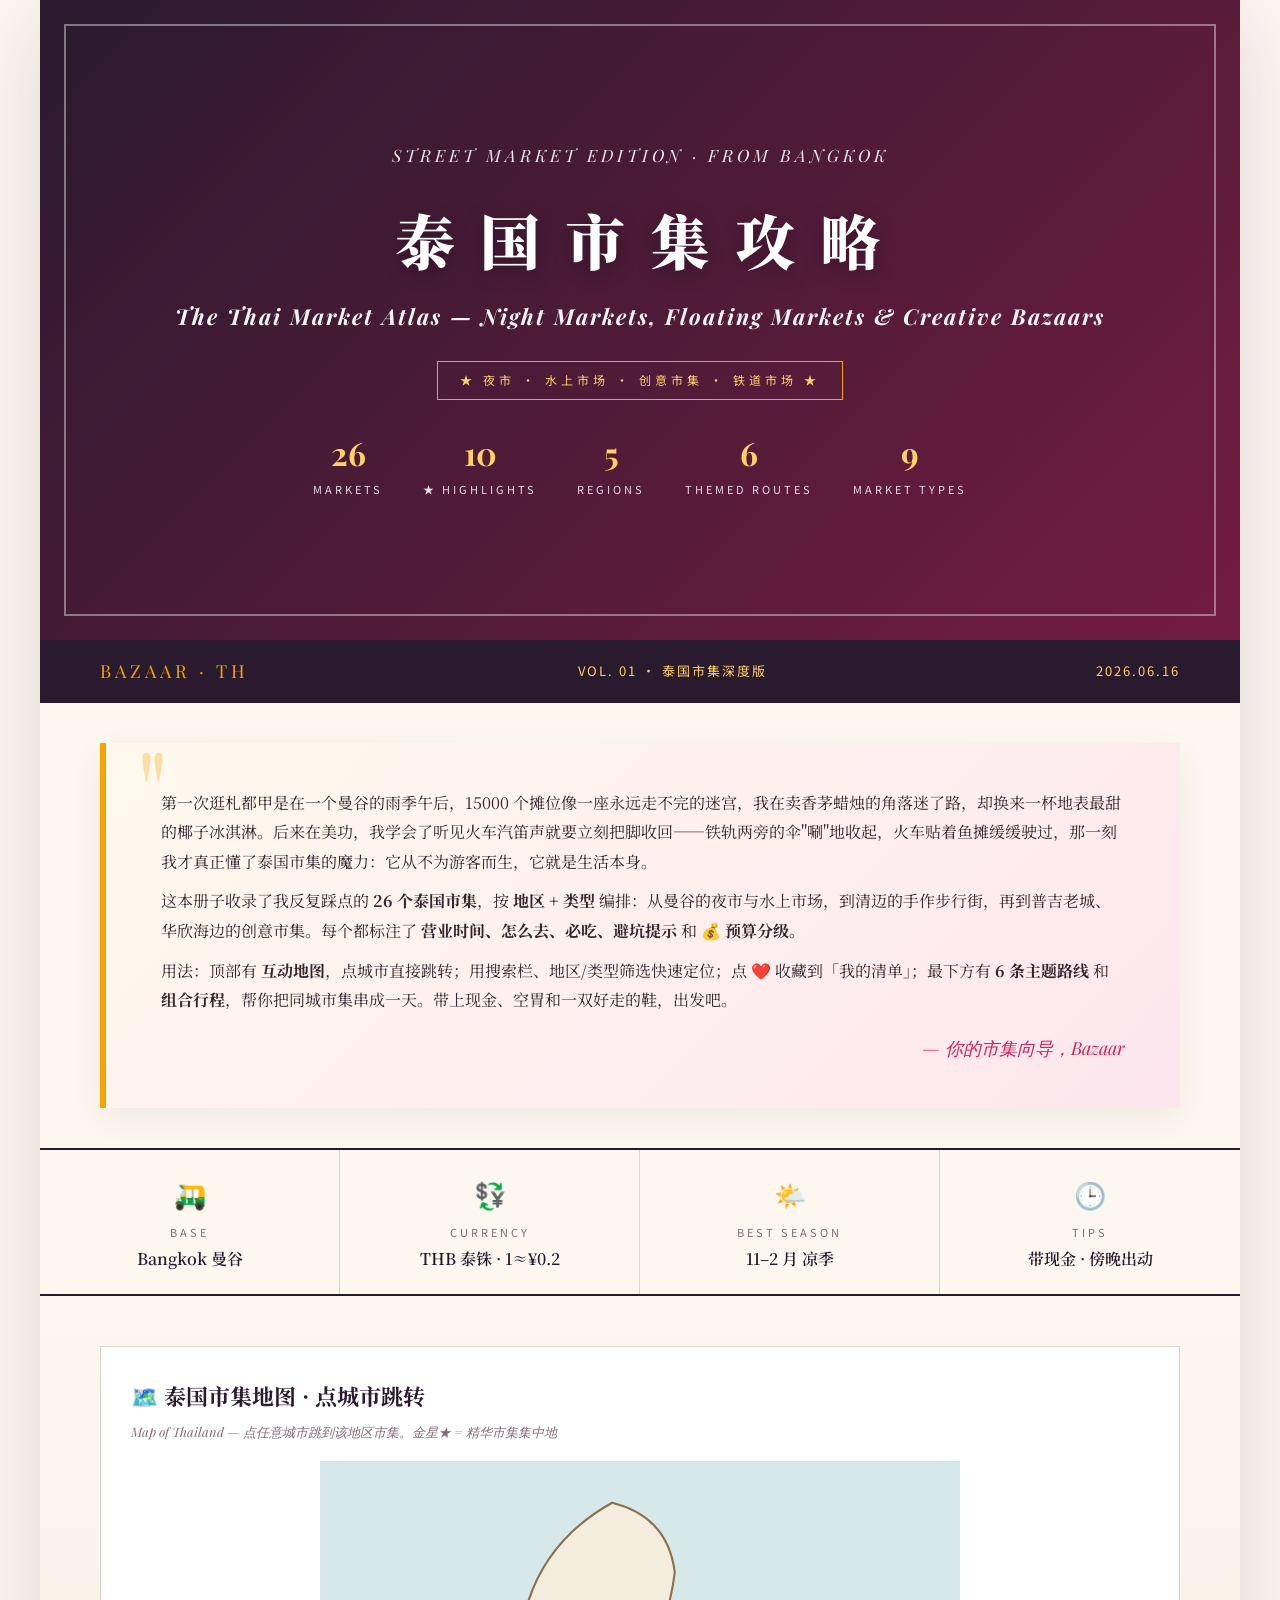
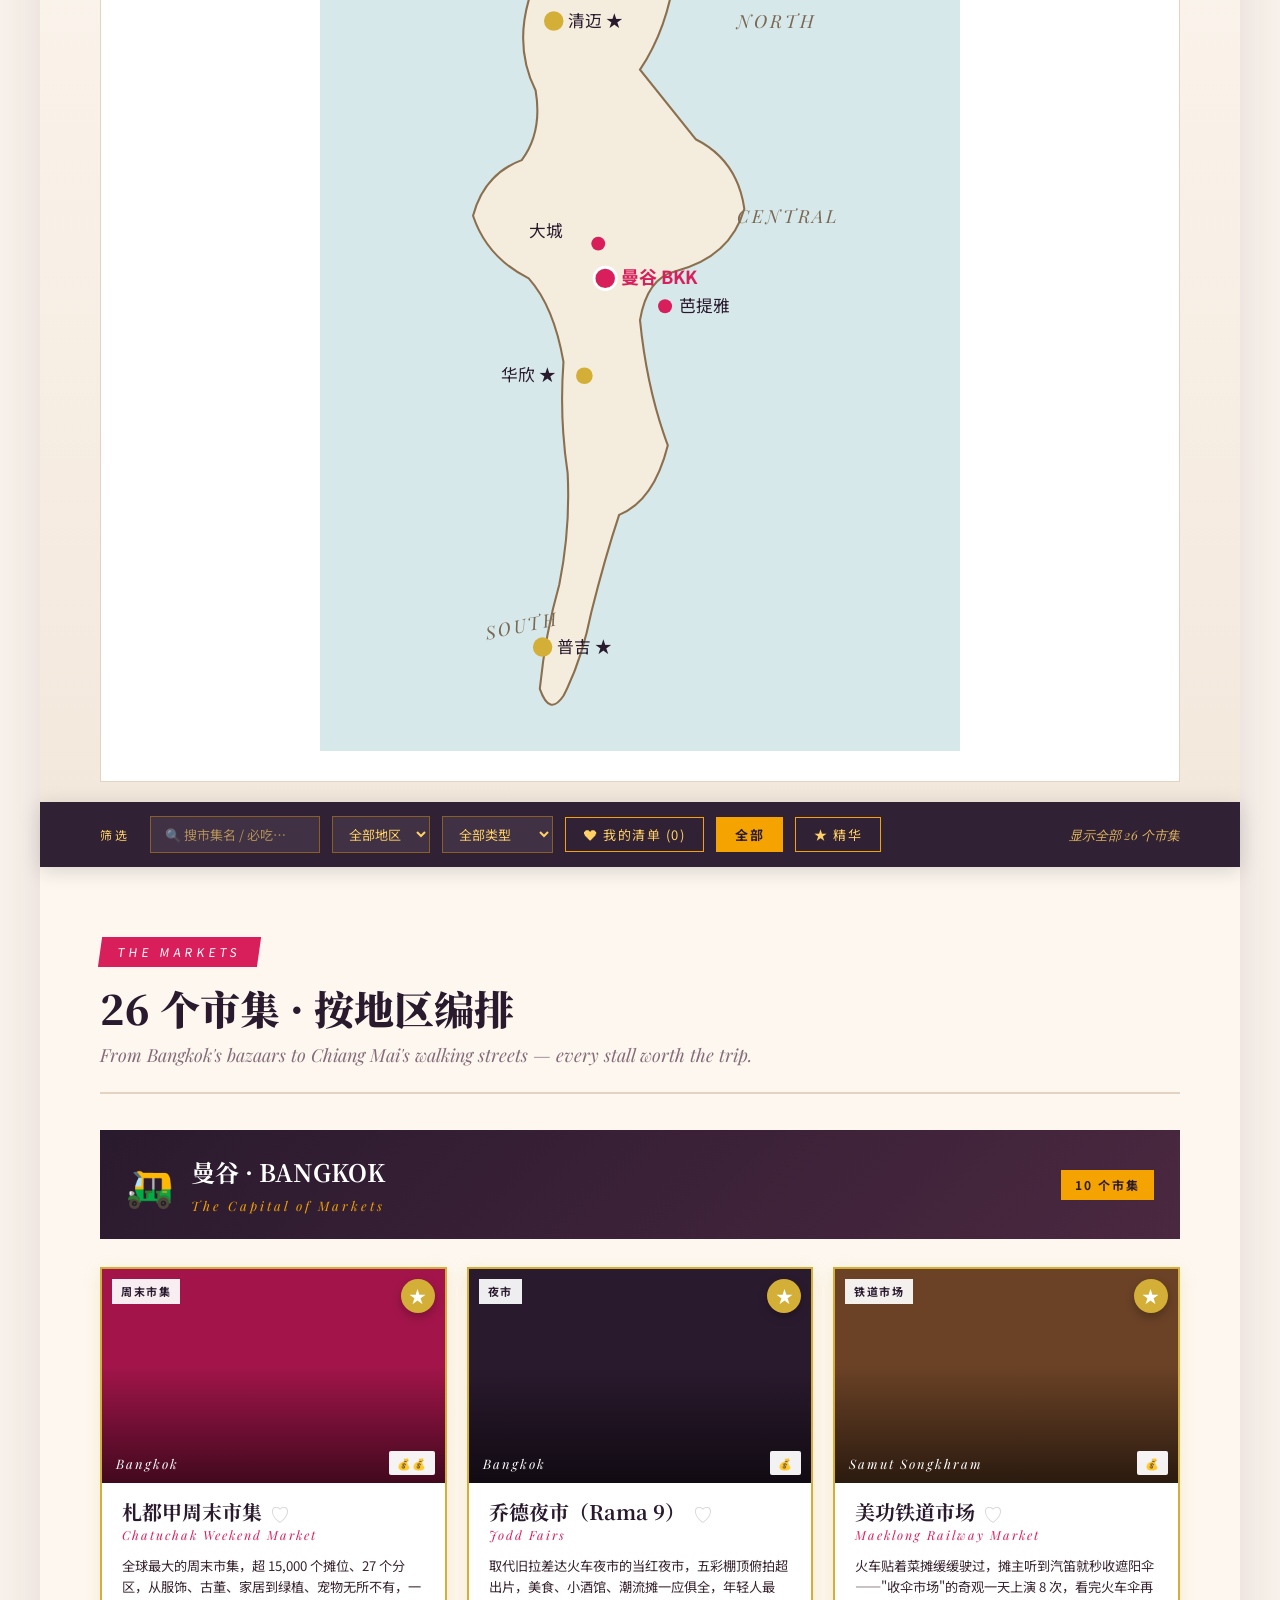
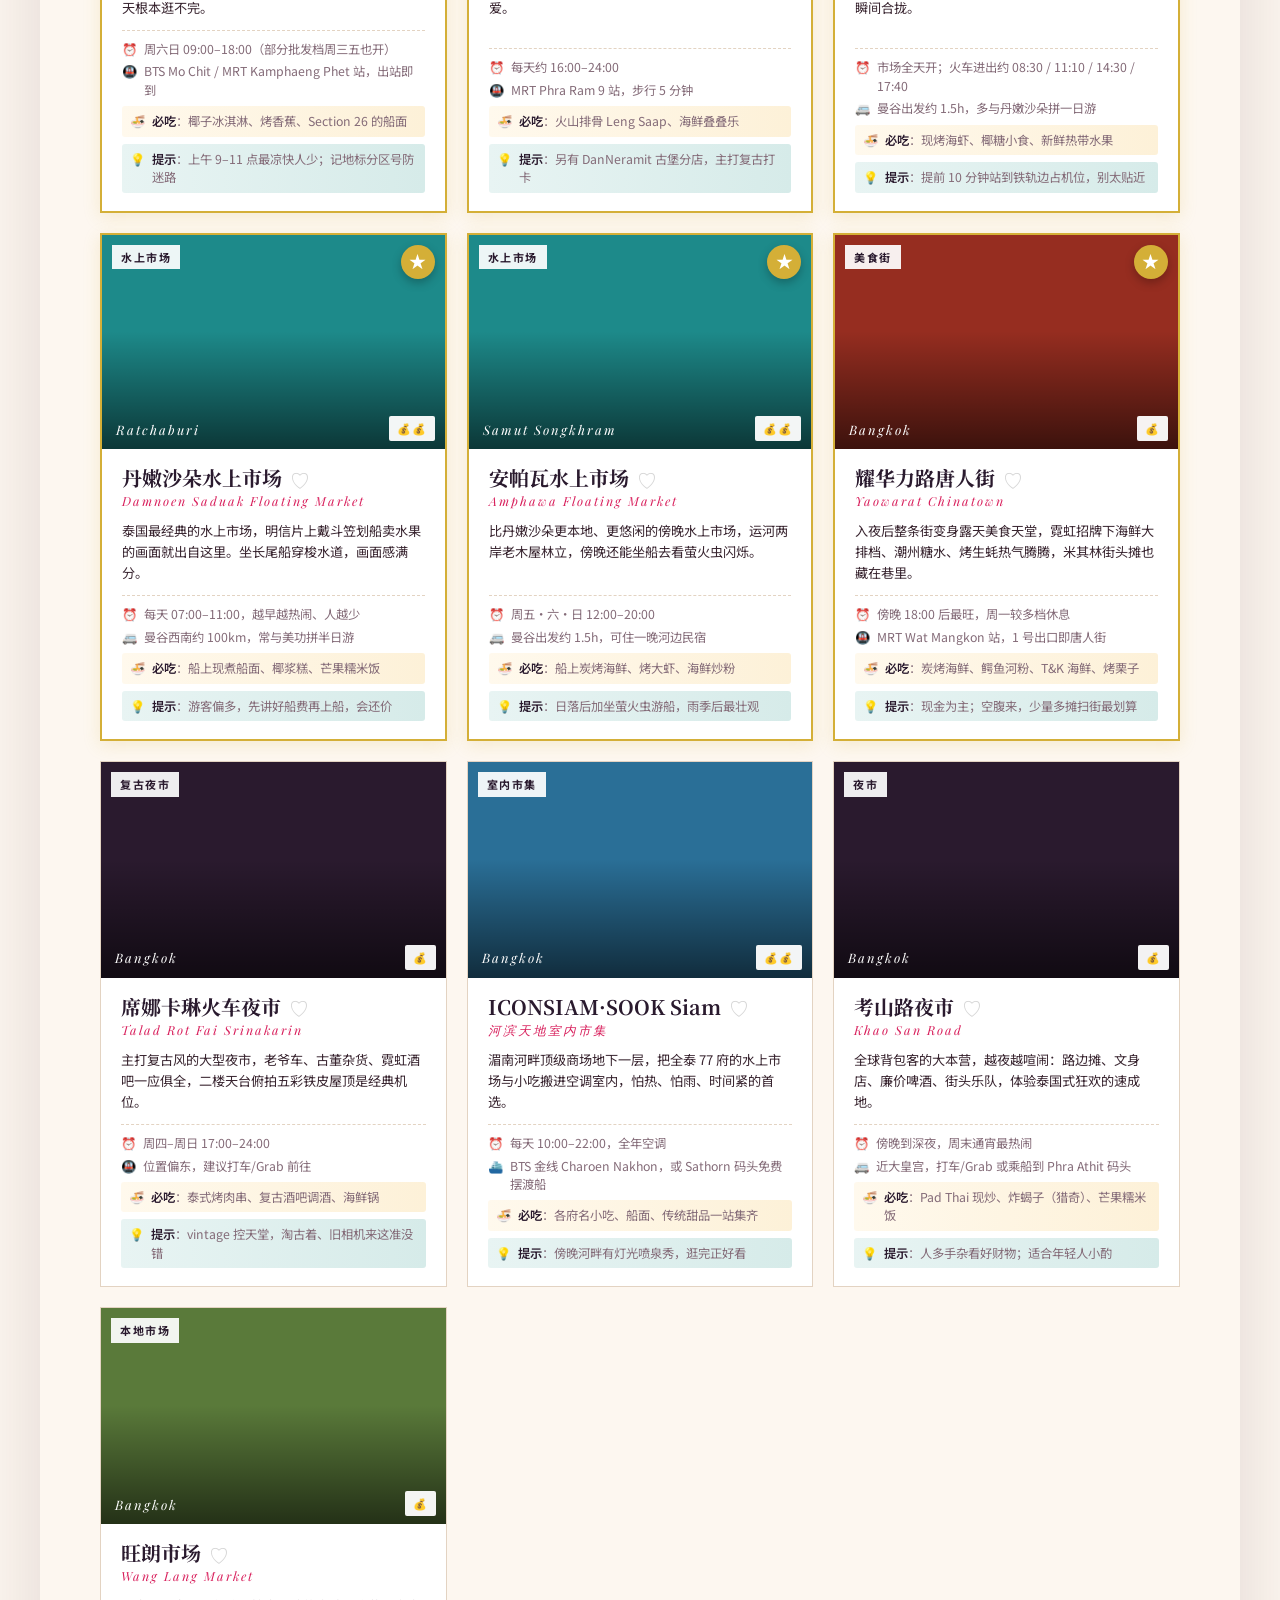
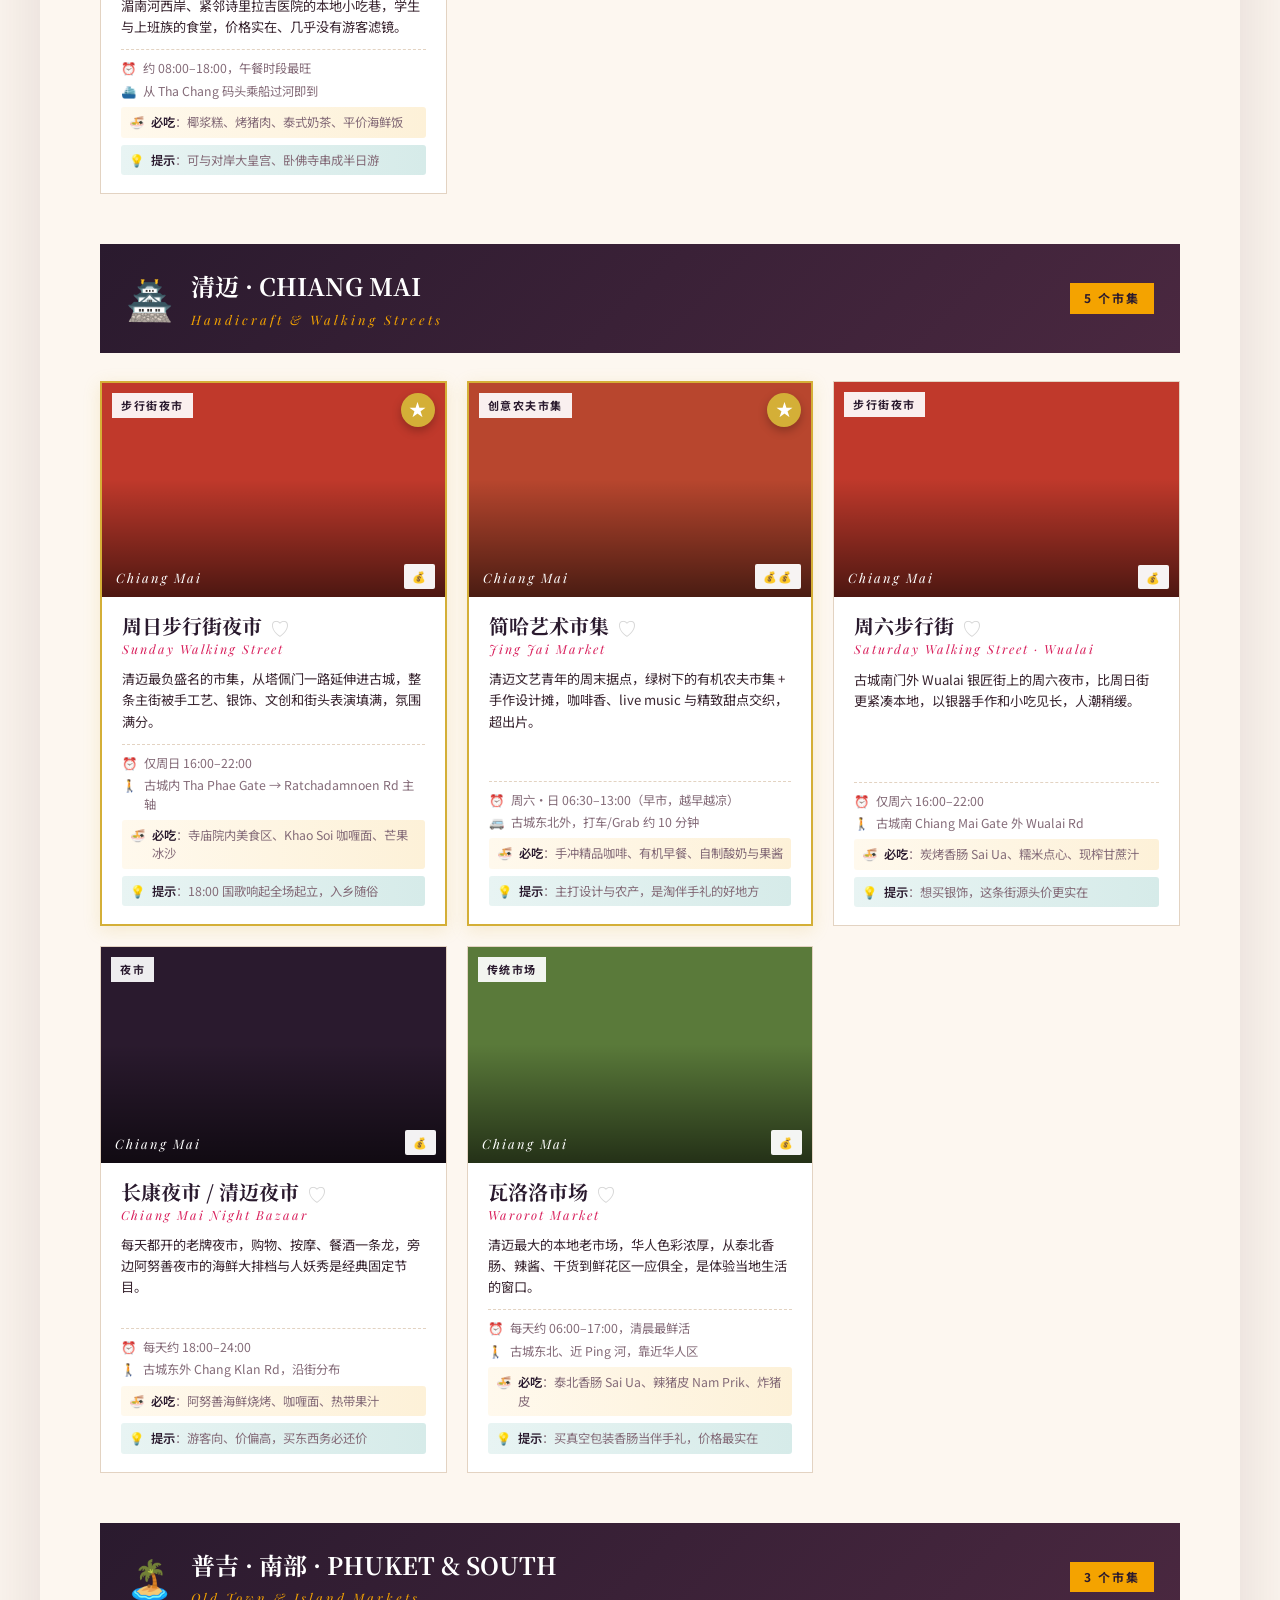
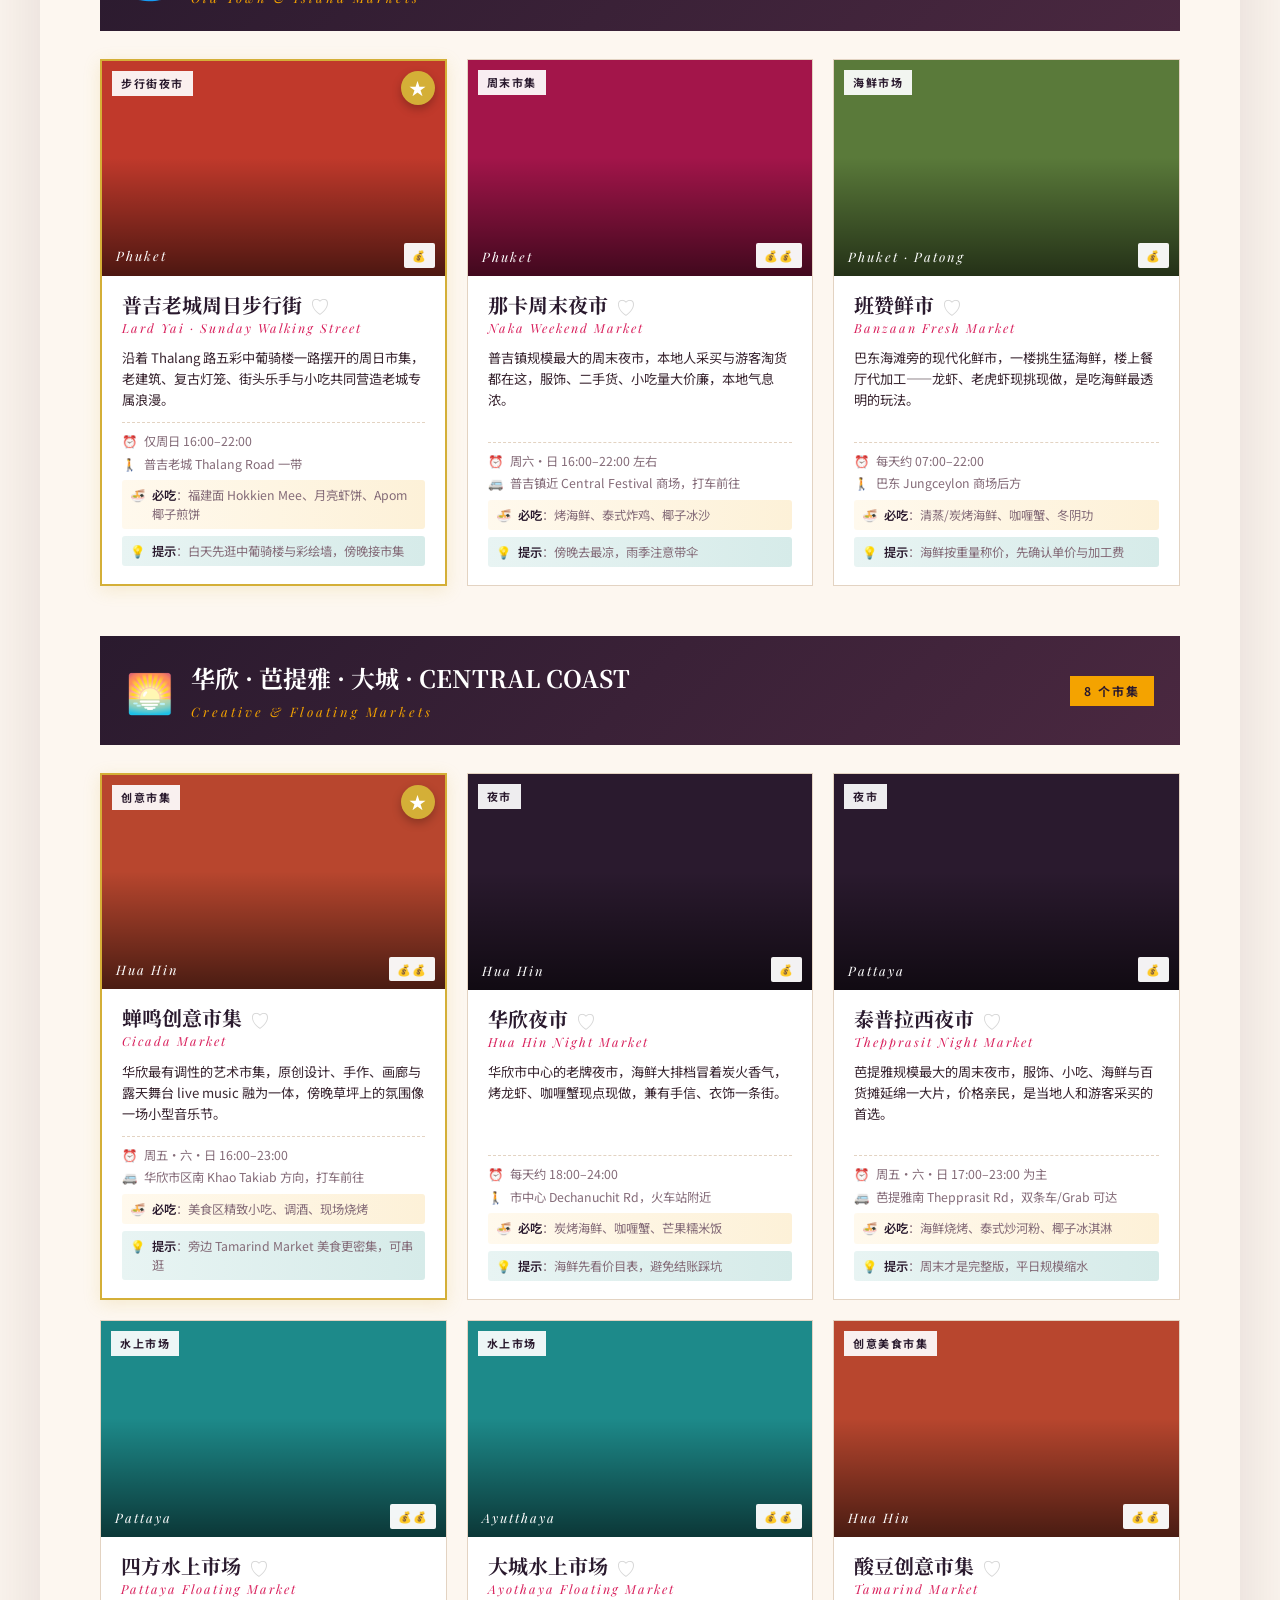
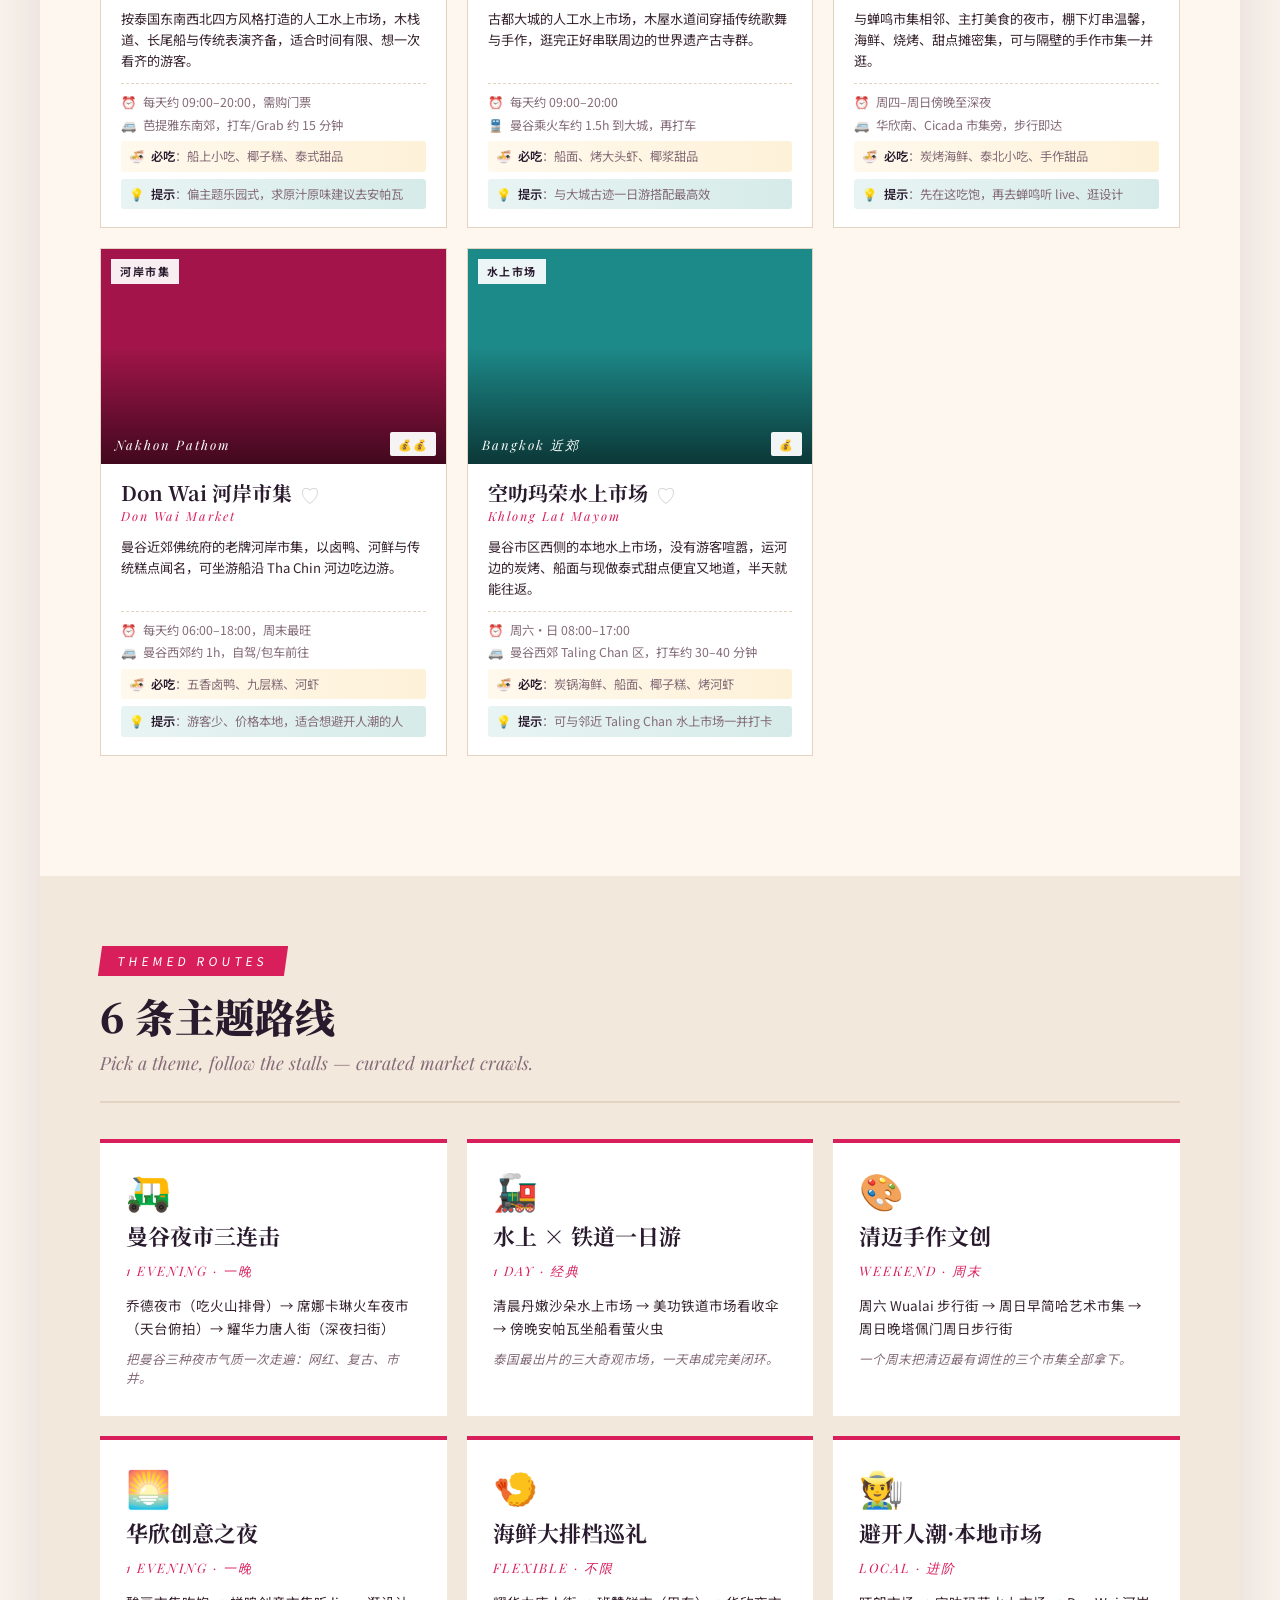
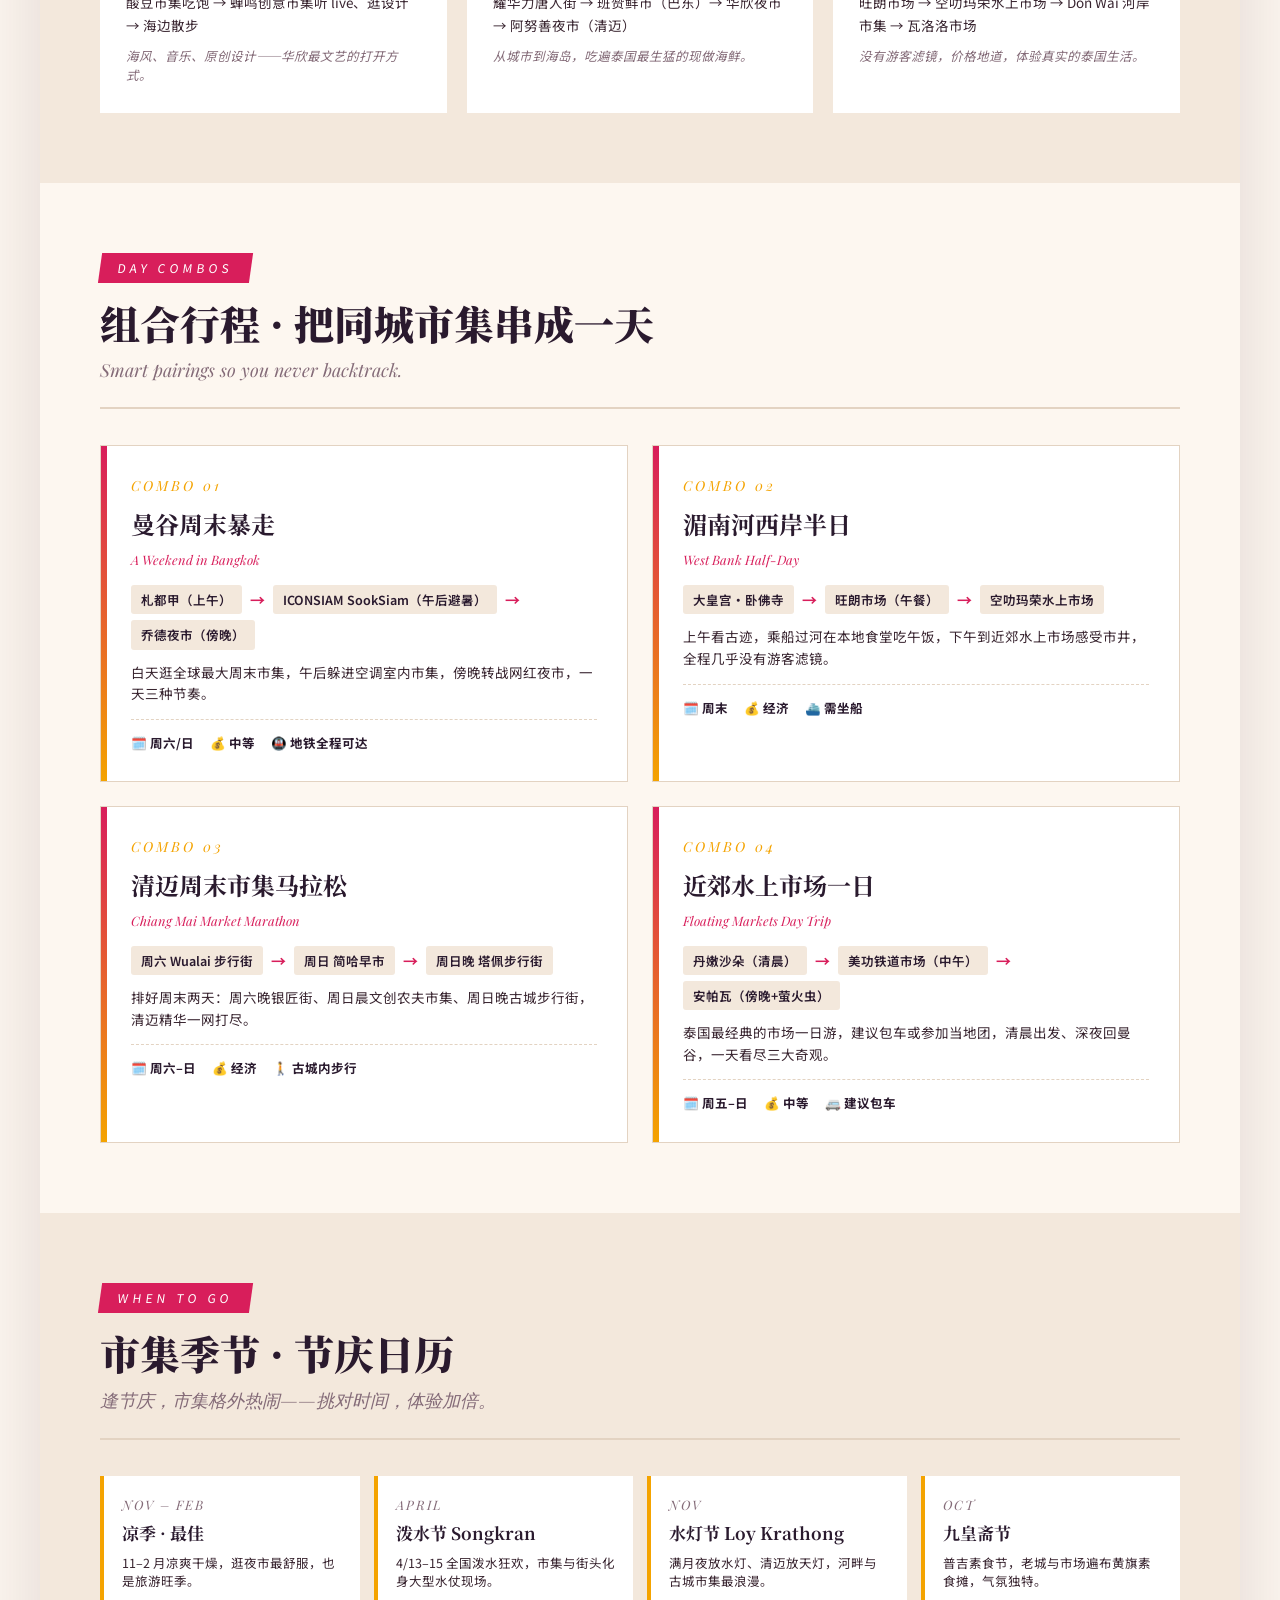
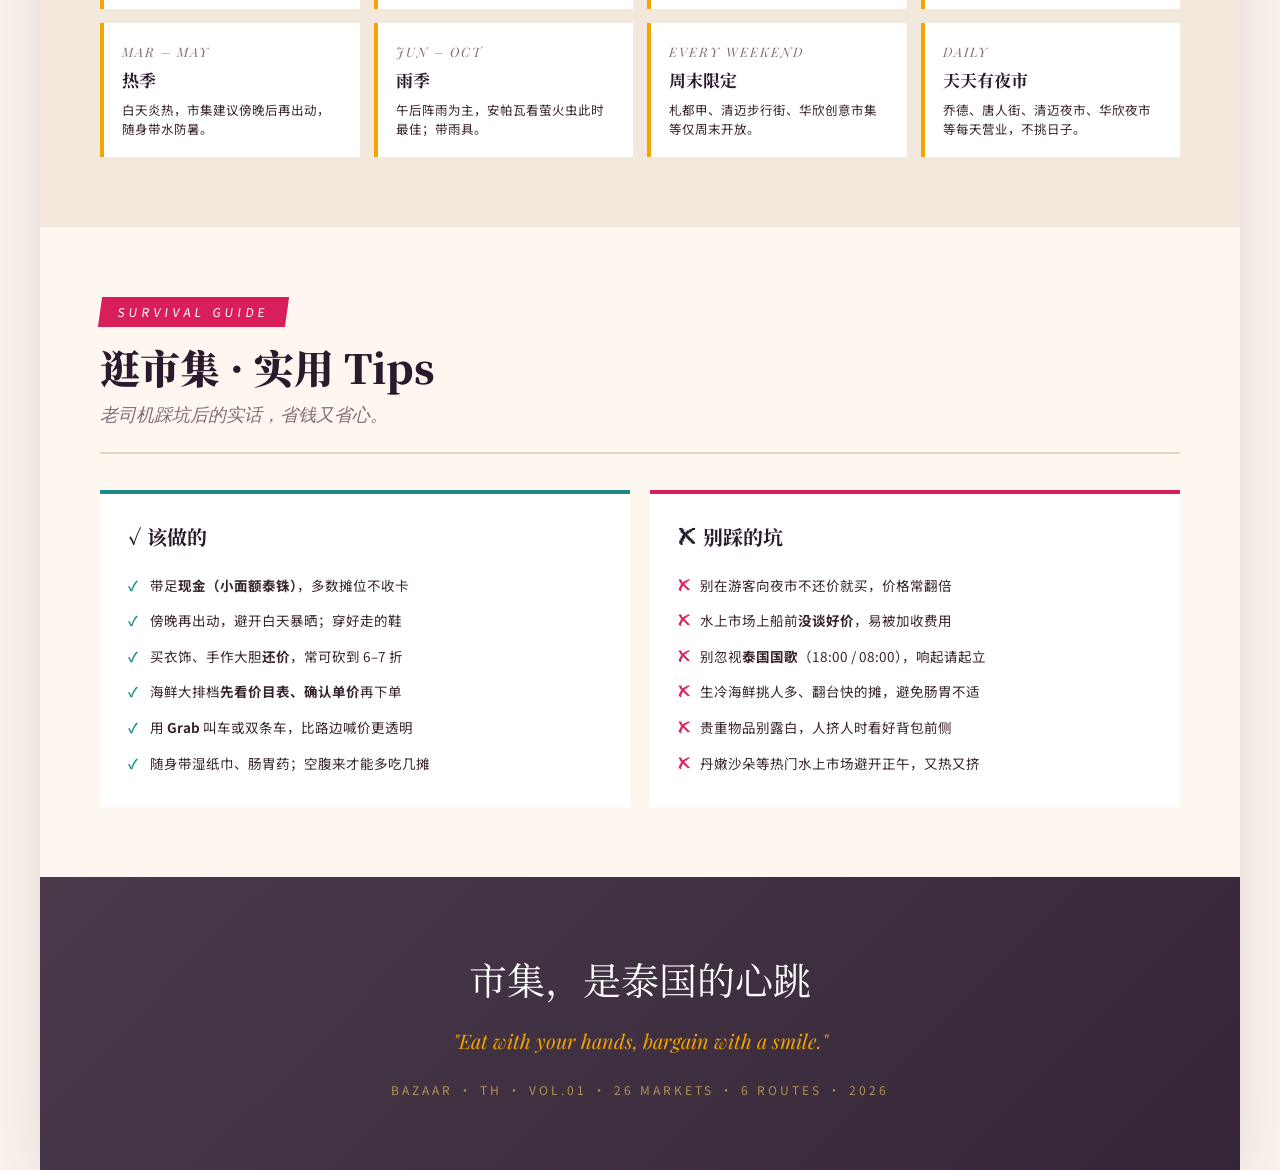
==== thai-market-guide/index.html @ 77de1b42 "新增泰国市集攻略项目 杂志风格单页攻略,涵盖曼谷/清迈/普吉/华欣等 26 个泰国市集: - 互动地图点城市跳转、地区/类型/关键词筛选、收藏到「我的清单」 - 每个市集含营业时间、交通、必吃、避坑提" ====
<!DOCTYPE html>
<html lang="zh-CN">
<head>
<meta charset="UTF-8">
<meta name="viewport" content="width=device-width, initial-scale=1.0">
<title>泰国市集攻略 · 从曼谷出发 · 夜市 · 水上市场 · 创意市集深度版</title>
<!-- Google Fonts 异步加载,失败/慢时直接走系统字体 fallback -->
<link rel="preload" as="style" href="https://fonts.googleapis.com/css2?family=Noto+Serif+SC:wght@400;600;900&family=Noto+Sans+SC:wght@300;400;500;700&family=Playfair+Display:ital,wght@0,400;0,700;1,400&display=swap" onload="this.onload=null;this.rel='stylesheet'">
<noscript><link href="https://fonts.googleapis.com/css2?family=Noto+Serif+SC:wght@400;600;900&family=Noto+Sans+SC:wght@300;400;500;700&family=Playfair+Display:ital,wght@0,400;0,700;1,400&display=swap" rel="stylesheet"></noscript>
<style>
  :root {
    --primary: #d81e5b;       /* 兰花洋红 · 泰式出租车色 */
    --primary-dark: #a3154a;
    --accent: #f4a300;        /* 万寿菊 · 藏红花 */
    --accent-light: #ffd166;
    --gold: #d4af37;          /* 庙宇金 */
    --teal: #1d8a8a;
    --green: #2e7d4f;
    --blue: #2a6f97;
    --dark: #2a1a2e;          /* 深紫檀 */
    --paper: #fdf7f0;
    --paper-dark: #f3e8dc;
    --text: #38242f;
    --muted: #846b78;
    --line: #e3d3c2;
  }
  * { box-sizing: border-box; margin: 0; padding: 0; }
  body { font-family: 'Noto Sans SC', -apple-system, BlinkMacSystemFont, 'PingFang SC', 'Hiragino Sans GB', 'Microsoft YaHei', sans-serif; background: var(--paper); color: var(--text); line-height: 1.7; font-size: 15px; }
  img { display: block; max-width: 100%; }
  .magazine { max-width: 1200px; margin: 0 auto; background: var(--paper); box-shadow: 0 20px 80px rgba(60, 30, 40, 0.15); }

  /* ===== HERO ===== */
  .hero {
    position: relative;
    height: 640px;
    background: linear-gradient(135deg, rgba(42, 26, 46, 0.65), rgba(216, 30, 91, 0.42)),
                url('https://images.unsplash.com/photo-1528181304800-259b08848526?w=1600&q=80') center/cover;
    background-color: #2a1a2e;
    display: flex; flex-direction: column; justify-content: center; align-items: center;
    color: #fff; text-align: center; padding: 60px 40px;
  }
  .hero::before { content: ''; position: absolute; inset: 24px; border: 2px solid rgba(255,255,255,0.4); pointer-events: none; }
  .hero-eyebrow { font-family: 'Playfair Display', Georgia, 'Times New Roman', serif; font-style: italic; font-size: 17px; letter-spacing: 4px; text-transform: uppercase; margin-bottom: 18px; opacity: 0.9; }
  .hero h1 { font-family: 'Noto Serif SC', 'PingFang SC', 'Hiragino Sans GB', 'Microsoft YaHei', serif; font-size: 60px; font-weight: 900; letter-spacing: 5px; margin-bottom: 8px; text-shadow: 0 4px 20px rgba(0,0,0,0.3); }
  .hero h2 { font-family: 'Playfair Display', Georgia, 'Times New Roman', serif; font-size: 22px; font-style: italic; letter-spacing: 2px; opacity: 0.95; margin-bottom: 14px; }
  .hero .from-tag { display: inline-block; border: 1.5px solid var(--accent); color: var(--accent-light); padding: 8px 22px; font-size: 12px; letter-spacing: 4px; margin-top: 12px; }
  .hero-stats { display: flex; gap: 40px; margin-top: 26px; flex-wrap: wrap; justify-content: center; }
  .hero-stats .stat .num { font-family: 'Playfair Display', Georgia, 'Times New Roman', serif; font-size: 32px; font-weight: 700; color: var(--accent-light); }
  .hero-stats .stat .label { font-size: 11px; letter-spacing: 3px; text-transform: uppercase; opacity: 0.85; }

  .issue-bar { background: var(--dark); color: var(--accent-light); padding: 16px 60px; display: flex; justify-content: space-between; align-items: center; font-size: 13px; letter-spacing: 2px; text-transform: uppercase; }
  .issue-bar .logo { font-family: 'Playfair Display', Georgia, 'Times New Roman', serif; font-size: 18px; color: var(--accent); letter-spacing: 4px; }

  /* ===== EDITOR ===== */
  .editor-note { background: linear-gradient(135deg, #fff9ed 0%, #fde6ee 100%); padding: 45px 55px; margin: 40px 60px; border-left: 6px solid var(--accent); position: relative; box-shadow: 0 10px 30px rgba(0,0,0,0.06); }
  .editor-note::before { content: '"'; position: absolute; top: -10px; left: 30px; font-family: 'Playfair Display', Georgia, 'Times New Roman', serif; font-size: 110px; color: var(--accent); opacity: 0.3; line-height: 1; }
  .editor-note p { font-family: 'Noto Serif SC', 'PingFang SC', 'Hiragino Sans GB', 'Microsoft YaHei', serif; font-size: 16px; line-height: 1.85; margin-bottom: 10px; }
  .editor-note .signature { font-family: 'Playfair Display', Georgia, 'Times New Roman', serif; font-style: italic; margin-top: 18px; text-align: right; color: var(--primary); font-size: 18px; }

  /* ===== STICKY FILTER ===== */
  .filter-bar { position: sticky; top: 0; z-index: 100; background: rgba(42,26,46,0.97); padding: 14px 60px; display: flex; gap: 12px; align-items: center; box-shadow: 0 4px 20px rgba(0,0,0,0.15); flex-wrap: wrap; }
  .filter-bar .label { color: var(--accent-light); font-size: 12px; letter-spacing: 3px; margin-right: 8px; text-transform: uppercase; }
  .filter-btn { background: transparent; border: 1.5px solid var(--accent); color: var(--accent-light); padding: 7px 18px; font-family: inherit; font-size: 13px; letter-spacing: 1.5px; cursor: pointer; transition: all 0.2s; }
  .filter-btn:hover { background: rgba(244,163,0,0.15); }
  .filter-btn.active { background: var(--accent); color: var(--dark); font-weight: 700; }
  .filter-info { margin-left: auto; color: var(--accent-light); font-size: 13px; font-family: 'Playfair Display', Georgia, 'Times New Roman', serif; font-style: italic; opacity: 0.85; }

  /* ===== SECTION ===== */
  section { padding: 70px 60px; }
  .section-tag { display: inline-block; background: var(--primary); color: #fff; padding: 5px 18px; font-size: 12px; letter-spacing: 4px; text-transform: uppercase; margin-bottom: 16px; transform: skewX(-8deg); }
  .section-title { font-family: 'Noto Serif SC', 'PingFang SC', 'Hiragino Sans GB', 'Microsoft YaHei', serif; font-size: 40px; font-weight: 900; color: var(--dark); margin-bottom: 8px; line-height: 1.2; }
  .section-subtitle { font-family: 'Playfair Display', Georgia, 'Times New Roman', serif; font-style: italic; font-size: 18px; color: var(--muted); margin-bottom: 36px; border-bottom: 2px solid var(--line); padding-bottom: 22px; }

  /* ===== REGION HEADER ===== */
  .region-header {
    display: flex; align-items: center; gap: 18px;
    margin-bottom: 28px; padding: 22px 26px;
    background: linear-gradient(135deg, var(--dark) 0%, #4a2840 100%);
    color: var(--accent-light);
  }
  .region-header .compass { font-size: 38px; line-height: 1; }
  .region-header .rh-title { font-family: 'Noto Serif SC', 'PingFang SC', 'Hiragino Sans GB', 'Microsoft YaHei', serif; font-size: 24px; color: #fff; font-weight: 700; }
  .region-header .rh-sub { font-family: 'Playfair Display', Georgia, 'Times New Roman', serif; font-style: italic; font-size: 13px; letter-spacing: 3px; color: var(--accent); margin-top: 2px; }
  .region-header .rh-count { margin-left: auto; background: var(--accent); color: var(--dark); padding: 5px 14px; font-size: 12px; letter-spacing: 2px; font-weight: 700; }

  /* ===== DEST GRID ===== */
  .dest-grid { display: grid; grid-template-columns: repeat(3, 1fr); gap: 20px; margin-bottom: 50px; }
  .dest-card { background: #fff; border: 1px solid var(--line); overflow: hidden; transition: all 0.3s; display: flex; flex-direction: column; position: relative; }
  .dest-card:hover { transform: translateY(-4px); box-shadow: 0 15px 40px rgba(0,0,0,0.1); }
  .dest-card.is-highlight { border: 2px solid var(--gold); box-shadow: 0 4px 16px rgba(212,175,55,0.18); }

  /* iOS Safari 旧版 aspect-ratio fallback */
  @supports not (aspect-ratio: 1) {
    .dest-img { height: 0; padding-bottom: 62.5%; aspect-ratio: auto; }
  }
  .dest-img {
    aspect-ratio: 16/10;
    background-size: cover;
    background-position: center;
    position: relative;
    display: flex; align-items: center; justify-content: center;
  }
  /* category color fallback (照片加载失败时可见) */
  .dest-img.c-weekend  { background-color: #a3154a; }
  .dest-img.c-night    { background-color: #2a1a2e; }
  .dest-img.c-floating { background-color: #1d8a8a; }
  .dest-img.c-railway  { background-color: #6b4226; }
  .dest-img.c-creative { background-color: #b8462e; }
  .dest-img.c-walking  { background-color: #c0392b; }
  .dest-img.c-food     { background-color: #962d20; }
  .dest-img.c-indoor   { background-color: #2a6f97; }
  .dest-img.c-farmer   { background-color: #2e7d4f; }
  .dest-img.c-local    { background-color: #5a7a3a; }

  .dest-img::after { content: ''; position: absolute; inset: 0; background: linear-gradient(180deg, transparent 45%, rgba(0,0,0,0.6) 100%); pointer-events: none; z-index: 1; }

  .dest-star { position: absolute; top: 10px; right: 10px; background: var(--gold); color: #fff; width: 34px; height: 34px; border-radius: 50%; display: flex; align-items: center; justify-content: center; font-size: 17px; z-index: 3; box-shadow: 0 4px 10px rgba(0,0,0,0.25); font-weight: 700; }
  .dest-type { position: absolute; top: 10px; left: 10px; background: rgba(255,255,255,0.92); color: var(--dark); padding: 3px 9px; font-size: 11px; letter-spacing: 1.5px; z-index: 3; font-weight: 700; }
  .dest-state { position: absolute; bottom: 8px; left: 14px; color: #fff; font-family: 'Playfair Display', Georgia, 'Times New Roman', serif; font-style: italic; font-size: 13px; letter-spacing: 2px; z-index: 3; }
  .budget-badge { position: absolute; bottom: 8px; right: 10px; background: rgba(255,255,255,0.95); color: var(--primary-dark); padding: 3px 8px; font-size: 11px; letter-spacing: 1px; z-index: 3; font-weight: 700; border-radius: 2px; }

  .dest-body { padding: 16px 20px 18px; flex: 1; display: flex; flex-direction: column; }
  .dest-body h4 { font-family: 'Noto Serif SC', 'PingFang SC', 'Hiragino Sans GB', 'Microsoft YaHei', serif; font-size: 20px; color: var(--dark); margin-bottom: 2px; line-height: 1.3; }
  .dest-body h4 .en { display: block; font-family: 'Playfair Display', Georgia, 'Times New Roman', serif; font-style: italic; font-size: 12.5px; color: var(--primary); margin-top: 2px; letter-spacing: 2px; font-weight: 400; }
  .dest-body p { font-size: 13.2px; line-height: 1.6; margin: 9px 0 12px; color: var(--text); }

  .fav-btn { background: none; border: none; cursor: pointer; font-size: 20px; line-height: 1; padding: 0 0 0 8px; vertical-align: middle; transition: transform 0.2s; opacity: 0.5; }
  .fav-btn:hover { transform: scale(1.2); opacity: 1; }
  .fav-btn.active { opacity: 1; }

  .dest-meta { margin-top: auto; border-top: 1px dashed var(--line); padding-top: 9px; display: flex; flex-direction: column; gap: 4px; }
  .dest-meta .row { font-size: 12.3px; color: var(--muted); display: flex; align-items: flex-start; gap: 6px; line-height: 1.5; }
  .dest-meta .row .ic { color: var(--primary); flex-shrink: 0; font-weight: 700; min-width: 16px; }
  .dest-meta .row strong { color: var(--dark); font-weight: 600; }
  .dest-meta .row.eat { background: linear-gradient(90deg, #fff9ed 0%, #fdf1d8 100%); padding: 6px 8px; border-radius: 3px; margin-top: 3px; }
  .dest-meta .row.eat .ic { color: var(--gold); }
  .dest-meta .row.tip { background: linear-gradient(90deg, #e8f4f3 0%, #d6ebe9 100%); padding: 6px 8px; border-radius: 3px; margin-top: 3px; }
  .dest-meta .row.tip .ic { color: var(--teal); }

  /* ===== OVERVIEW ===== */
  .overview-grid { display: grid; grid-template-columns: repeat(4, 1fr); border-top: 2px solid var(--dark); border-bottom: 2px solid var(--dark); }
  .ov { padding: 22px 18px; text-align: center; border-right: 1px solid var(--line); }
  .ov:last-child { border-right: none; }
  .ov .icon { font-size: 26px; margin-bottom: 6px; }
  .ov .label { font-size: 11px; letter-spacing: 3px; color: var(--muted); text-transform: uppercase; margin-bottom: 4px; }
  .ov .value { font-family: 'Noto Serif SC', 'PingFang SC', 'Hiragino Sans GB', 'Microsoft YaHei', serif; font-size: 16px; font-weight: 600; color: var(--dark); }

  /* ===== THEMED ROUTE ===== */
  .themed-grid { display: grid; grid-template-columns: repeat(3, 1fr); gap: 20px; }
  .theme-card { background: #fff; padding: 28px 26px; border-top: 4px solid var(--primary); }
  .theme-card .icon { font-size: 36px; margin-bottom: 10px; line-height: 1; }
  .theme-card h4 { font-family: 'Noto Serif SC', 'PingFang SC', 'Hiragino Sans GB', 'Microsoft YaHei', serif; font-size: 22px; color: var(--dark); margin-bottom: 6px; }
  .theme-card .duration { font-family: 'Playfair Display', Georgia, 'Times New Roman', serif; font-style: italic; color: var(--primary); font-size: 13px; margin-bottom: 12px; letter-spacing: 2px; }
  .theme-card .route { font-size: 13.5px; line-height: 1.7; color: var(--text); margin-bottom: 10px; }
  .theme-card .why { font-size: 12.5px; color: var(--muted); font-style: italic; line-height: 1.5; }

  /* ===== COMBOS ===== */
  .combo-grid { display: grid; grid-template-columns: repeat(2, 1fr); gap: 24px; }
  .combo-card { background: #fff; border: 1px solid var(--line); padding: 28px 30px; position: relative; overflow: hidden; }
  .combo-card::before { content: ''; position: absolute; top: 0; left: 0; width: 6px; height: 100%; background: linear-gradient(180deg, var(--primary), var(--accent)); }
  .combo-card .combo-num { font-family: 'Playfair Display', Georgia, 'Times New Roman', serif; font-style: italic; color: var(--accent); font-size: 14px; letter-spacing: 3px; }
  .combo-card h4 { font-family: 'Noto Serif SC', 'PingFang SC', 'Hiragino Sans GB', 'Microsoft YaHei', serif; font-size: 24px; color: var(--dark); margin: 6px 0 4px; }
  .combo-card .combo-en { font-family: 'Playfair Display', Georgia, 'Times New Roman', serif; font-style: italic; color: var(--primary); font-size: 13px; margin-bottom: 14px; }
  .combo-card .combo-route { display: flex; align-items: center; flex-wrap: wrap; gap: 6px 8px; margin: 12px 0; }
  .combo-card .combo-route span.spot { background: var(--paper-dark); color: var(--dark); padding: 4px 10px; font-size: 12.5px; border-radius: 3px; font-weight: 600; }
  .combo-card .combo-route span.arrow { color: var(--primary); font-weight: 700; }
  .combo-card .combo-meta { display: flex; gap: 16px; margin-top: 14px; padding-top: 12px; border-top: 1px dashed var(--line); font-size: 12.5px; color: var(--muted); }
  .combo-card .combo-meta strong { color: var(--dark); }
  .combo-card p { font-size: 13.5px; color: var(--text); line-height: 1.6; }

  /* ===== MAP ===== */
  .map-section { padding: 50px 60px 20px; background: linear-gradient(180deg, var(--paper) 0%, var(--paper-dark) 100%); }
  .map-wrap { background: #fff; padding: 30px; border: 1px solid var(--line); position: relative; }
  .map-wrap h3 { font-family: 'Noto Serif SC', 'PingFang SC', 'Hiragino Sans GB', 'Microsoft YaHei', serif; font-size: 22px; color: var(--dark); margin-bottom: 6px; }
  .map-wrap .map-hint { font-family: 'Playfair Display', Georgia, 'Times New Roman', serif; font-style: italic; color: var(--muted); font-size: 13px; margin-bottom: 18px; }
  .th-map { width: 100%; height: auto; display: block; max-width: 640px; margin: 0 auto; }
  .th-region { fill: #f4eddd; stroke: #8b6f4e; stroke-width: 1.5; }
  .th-region-label { font-family: 'Playfair Display', Georgia, 'Times New Roman', serif; font-style: italic; fill: #7a6855; font-size: 13px; letter-spacing: 2px; }
  .th-sea { fill: #d6e8e9; }
  .th-pin { fill: var(--primary); cursor: pointer; transition: all 0.2s; }
  .th-pin:hover { fill: var(--gold); }
  .th-pin-star { fill: var(--gold); cursor: pointer; }
  .th-pin-home { fill: var(--primary); stroke: #fff; stroke-width: 2; }
  .th-pin-label { font-family: 'Noto Sans SC', -apple-system, sans-serif; font-size: 12px; fill: var(--dark); cursor: pointer; }
  .th-pin-label.home { font-weight: 700; fill: var(--primary); font-size: 13px; }

  /* ===== SEARCH ===== */
  .search-input { background: rgba(255,255,255,0.08); border: 1.5px solid rgba(244,163,0,0.4); color: #fff; padding: 8px 14px; font-family: inherit; font-size: 13px; min-width: 170px; }
  .search-input::placeholder { color: rgba(255,209,102,0.6); }
  .search-input:focus { outline: none; border-color: var(--accent); background: rgba(255,255,255,0.12); }
  .select-input { background: rgba(255,255,255,0.08); border: 1.5px solid rgba(244,163,0,0.4); color: var(--accent-light); padding: 7px 12px; font-family: inherit; font-size: 13px; cursor: pointer; }
  .select-input option { background: var(--dark); color: var(--accent-light); }

  /* ===== TIPS ===== */
  .tip-grid { display: grid; grid-template-columns: repeat(2, 1fr); gap: 20px; }
  .tip-block { background: #fff; padding: 26px 28px; border-top: 4px solid var(--primary); }
  .tip-block.do { border-top-color: var(--teal); }
  .tip-block.dont { border-top-color: var(--primary); }
  .tip-block h4 { font-family: 'Noto Serif SC', 'PingFang SC', 'Hiragino Sans GB', 'Microsoft YaHei', serif; font-size: 20px; color: var(--dark); margin-bottom: 14px; display: flex; align-items: center; gap: 8px; }
  .tip-block ul { list-style: none; padding-left: 0; }
  .tip-block ul li { padding: 7px 0; padding-left: 22px; font-size: 13.5px; position: relative; line-height: 1.6; }
  .tip-block.do ul li::before { content: '✓'; position: absolute; left: 0; color: var(--teal); font-weight: 700; }
  .tip-block.dont ul li::before { content: '✗'; position: absolute; left: 0; color: var(--primary); font-weight: 700; }

  /* ===== CALENDAR ===== */
  .calendar { display: grid; grid-template-columns: repeat(4, 1fr); gap: 14px; }
  .cal { background: #fff; padding: 18px 18px; border-left: 4px solid var(--accent); }
  .cal .month { font-family: 'Playfair Display', Georgia, 'Times New Roman', serif; font-style: italic; color: var(--muted); font-size: 13px; letter-spacing: 2px; }
  .cal h5 { font-family: 'Noto Serif SC', 'PingFang SC', 'Hiragino Sans GB', 'Microsoft YaHei', serif; font-size: 17px; margin: 3px 0 6px; color: var(--dark); }
  .cal p { font-size: 12.5px; color: var(--text); line-height: 1.5; }

  /* ===== FOOTER ===== */
  footer { background: linear-gradient(135deg, rgba(42,26,46,0.85), rgba(42,26,46,0.95)), url('https://images.unsplash.com/photo-1563492065599-3520f775eeed?w=1400&q=80') center/cover; color: var(--accent-light); padding: 70px 60px; text-align: center; }
  footer .footer-title { font-family: 'Noto Serif SC', 'PingFang SC', 'Hiragino Sans GB', 'Microsoft YaHei', serif; font-size: 38px; color: #fff; margin-bottom: 12px; }
  footer .footer-quote { font-family: 'Playfair Display', Georgia, 'Times New Roman', serif; font-style: italic; font-size: 20px; color: var(--accent); margin-bottom: 22px; }
  footer .meta { font-size: 12px; letter-spacing: 3px; opacity: 0.6; }

  .dest-card.hide { display: none; }
  .region-block.empty { display: none; }

  /* RESPONSIVE */
  @media (max-width: 900px) {
    .hero h1 { font-size: 36px; letter-spacing: 2px; }
    .hero h2 { font-size: 16px; }
    .hero-stats { gap: 20px; }
    .hero-stats .stat .num { font-size: 24px; }
    section { padding: 50px 22px; }
    .section-title { font-size: 28px; }
    .editor-note { margin: 30px 22px; padding: 26px; }
    .filter-bar { padding: 14px 22px; }
    .filter-bar .filter-info { width: 100%; margin-left: 0; text-align: right; }
    .dest-grid, .themed-grid, .tip-grid { grid-template-columns: 1fr; }
    .overview-grid, .calendar { grid-template-columns: repeat(2, 1fr); }
    .issue-bar { padding: 12px 22px; flex-direction: column; gap: 6px; }
    .region-header { flex-wrap: wrap; }
    .region-header .rh-title { font-size: 20px; }
  }
  @media (max-width: 600px) {
    .filter-bar { padding: 10px 12px; gap: 6px; position: relative; }
    .search-input { font-size: 14px; min-width: 100%; flex: 1 0 100%; margin-bottom: 6px; }
    .filter-btn { padding: 6px 10px; font-size: 11px; letter-spacing: 1px; }
    .select-input { padding: 5px 8px; font-size: 12px; flex: 1; min-width: 0; }
    .filter-info { display: none; }
    .hero h1 { font-size: 32px; letter-spacing: 1px; }
    .hero h2 { font-size: 14px; }
    .hero { height: auto; min-height: 480px; padding: 50px 20px; }
    .hero-stats .stat .num { font-size: 22px; }
    .map-section { padding: 30px 12px; }
    .map-wrap { padding: 16px; }
    .editor-note { margin: 20px 12px; padding: 22px; font-size: 14px; }
    .editor-note p { font-size: 14px; }
    section { padding: 40px 14px; }
    .section-title { font-size: 22px; }
    .section-subtitle { font-size: 14px; padding-bottom: 14px; margin-bottom: 22px; }
    .region-header { padding: 16px 18px; }
    .region-header .compass { font-size: 28px; }
    .dest-grid { gap: 16px; }
    .dest-body { padding: 14px 16px 14px; }
    .dest-body h4 { font-size: 18px; }
    .combo-grid, .themed-grid, .tip-grid { grid-template-columns: 1fr !important; gap: 14px; }
    .calendar { grid-template-columns: 1fr; gap: 10px; }
    .overview-grid { grid-template-columns: repeat(2, 1fr); }
    .ov { padding: 16px 10px; }
    .ov .value { font-size: 13px; }
    footer { padding: 50px 20px; }
    footer .footer-title { font-size: 28px; }
  }
</style>
</head>
<body>
<div class="magazine">

  <!-- HERO -->
  <header class="hero">
    <div class="hero-eyebrow">Street Market Edition · From Bangkok</div>
    <h1>泰 国 市 集 攻 略</h1>
    <h2>The Thai Market Atlas — Night Markets, Floating Markets & Creative Bazaars</h2>
    <div class="from-tag">★ 夜市 · 水上市场 · 创意市集 · 铁道市场 ★</div>
    <div class="hero-stats">
      <div class="stat"><div class="num">26</div><div class="label">Markets</div></div>
      <div class="stat"><div class="num">10</div><div class="label">★ Highlights</div></div>
      <div class="stat"><div class="num">5</div><div class="label">Regions</div></div>
      <div class="stat"><div class="num">6</div><div class="label">Themed Routes</div></div>
      <div class="stat"><div class="num">9</div><div class="label">Market Types</div></div>
    </div>
  </header>

  <div class="issue-bar">
    <div class="logo">BAZAAR · TH</div>
    <div>Vol. 01 · 泰国市集深度版</div>
    <div>2026.06.16</div>
  </div>

  <!-- EDITOR -->
  <div class="editor-note">
    <p>第一次逛札都甲是在一个曼谷的雨季午后，15000 个摊位像一座永远走不完的迷宫，我在卖香茅蜡烛的角落迷了路，却换来一杯地表最甜的椰子冰淇淋。后来在美功，我学会了听见火车汽笛声就要立刻把脚收回——铁轨两旁的伞"唰"地收起，火车贴着鱼摊缓缓驶过，那一刻我才真正懂了泰国市集的魔力：它从不为游客而生，它就是生活本身。</p>
    <p>这本册子收录了我反复踩点的 <strong>26 个泰国市集</strong>，按 <strong>地区 + 类型</strong> 编排：从曼谷的夜市与水上市场，到清迈的手作步行街，再到普吉老城、华欣海边的创意市集。每个都标注了 <strong>营业时间、怎么去、必吃、避坑提示</strong> 和 <strong>💰 预算分级</strong>。</p>
    <p>用法：顶部有 <strong>互动地图</strong>，点城市直接跳转；用搜索栏、地区/类型筛选快速定位；点 ❤️ 收藏到「我的清单」；最下方有 <strong>6 条主题路线</strong> 和 <strong>组合行程</strong>，帮你把同城市集串成一天。带上现金、空胃和一双好走的鞋，出发吧。</p>
    <div class="signature">— 你的市集向导，Bazaar</div>
  </div>

  <!-- OVERVIEW -->
  <div class="overview-grid">
    <div class="ov"><div class="icon">🛺</div><div class="label">Base</div><div class="value">Bangkok 曼谷</div></div>
    <div class="ov"><div class="icon">💱</div><div class="label">Currency</div><div class="value">THB 泰铢 · 1≈¥0.2</div></div>
    <div class="ov"><div class="icon">🌤️</div><div class="label">Best Season</div><div class="value">11–2 月 凉季</div></div>
    <div class="ov"><div class="icon">🕒</div><div class="label">Tips</div><div class="value">带现金 · 傍晚出动</div></div>
  </div>

  <!-- ===== SVG MAP ===== -->
  <div class="map-section">
    <div class="map-wrap">
      <h3>🗺️ 泰国市集地图 · 点城市跳转</h3>
      <p class="map-hint">Map of Thailand — 点任意城市跳到该地区市集。金星★ = 精华市集集中地</p>
      <svg class="th-map" viewBox="0 0 460 640" xmlns="http://www.w3.org/2000/svg">
        <rect width="460" height="640" class="th-sea"/>
        <!-- 简化版泰国轮廓 -->
        <path class="th-region" d="M 210 30 Q 250 40 255 80 Q 250 120 230 150 Q 250 175 270 200 Q 300 215 305 250 Q 295 285 255 295 Q 235 300 230 330 Q 235 380 250 420 Q 240 460 215 470 Q 205 500 195 540 Q 188 575 175 600 Q 165 615 158 595 Q 162 555 172 520 Q 180 480 178 440 Q 172 400 175 360 Q 168 320 150 300 Q 120 285 110 255 Q 118 225 145 215 Q 160 195 155 165 Q 140 135 150 100 Q 165 55 210 30 Z"/>
        <text x="300" y="120" class="th-region-label">NORTH</text>
        <text x="300" y="260" class="th-region-label">CENTRAL</text>
        <text x="120" y="560" class="th-region-label" transform="rotate(-12 120 560)">SOUTH</text>

        <!-- 清迈 (North) -->
        <circle class="th-pin-star" data-city="清迈" cx="168" cy="115" r="7"/>
        <text class="th-pin-label" data-city="清迈" x="178" y="119">清迈 ★</text>

        <!-- 曼谷 (Central, Home) -->
        <circle class="th-pin-home" data-city="曼谷" cx="205" cy="300" r="8"/>
        <text class="th-pin-label home" data-city="曼谷" x="216" y="304">曼谷 BKK</text>

        <!-- 大城 -->
        <circle class="th-pin" data-city="大城" cx="200" cy="275" r="5"/>
        <text class="th-pin-label" data-city="大城" x="150" y="270">大城</text>

        <!-- 华欣 -->
        <circle class="th-pin-star" data-city="华欣" cx="190" cy="370" r="6"/>
        <text class="th-pin-label" data-city="华欣" x="130" y="374">华欣 ★</text>

        <!-- 芭提雅 -->
        <circle class="th-pin" data-city="芭提雅" cx="248" cy="320" r="5"/>
        <text class="th-pin-label" data-city="芭提雅" x="258" y="324">芭提雅</text>

        <!-- 普吉 (South) -->
        <circle class="th-pin-star" data-city="普吉" cx="160" cy="565" r="7"/>
        <text class="th-pin-label" data-city="普吉" x="170" y="569">普吉 ★</text>
      </svg>
    </div>
  </div>

  <!-- ===== STICKY FILTER ===== -->
  <div class="filter-bar">
    <span class="label">筛选</span>
    <input type="text" id="search-input" class="search-input" placeholder="🔍 搜市集名 / 必吃…">
    <select id="region-filter" class="select-input"><option value="all">全部地区</option></select>
    <select id="type-filter" class="select-input"><option value="all">全部类型</option></select>
    <button class="filter-btn" data-fav="1">❤ 我的清单 (<span id="fav-count">0</span>)</button>
    <button class="filter-btn active" data-cat="all">全部</button>
    <button class="filter-btn" data-cat="highlight">★ 精华</button>
    <span class="filter-info" id="filter-info">显示全部 26 个市集</span>
  </div>

  <!-- ===== MARKETS ===== -->
  <section id="markets">
    <span class="section-tag">The Markets</span>
    <h2 class="section-title">26 个市集 · 按地区编排</h2>
    <p class="section-subtitle">From Bangkok's bazaars to Chiang Mai's walking streets — every stall worth the trip.</p>

    <!-- ===== 曼谷 ===== -->
    <div class="region-block" data-region="曼谷">
      <div class="region-header">
        <span class="compass">🛺</span>
        <div><div class="rh-title">曼谷 · BANGKOK</div><div class="rh-sub">The Capital of Markets</div></div>
        <span class="rh-count">10 个市集</span>
      </div>
      <div class="dest-grid">

        <div class="dest-card is-highlight" data-region="曼谷" data-cat="weekend" data-name="札都甲 周末市集 Chatuchak JJ Market 服饰 古董">
          <div class="dest-img c-weekend" style="background-image:url('https://images.unsplash.com/photo-1555881400-74d7acaacd8b?w=800&q=80')">
            <span class="dest-type">周末市集</span><span class="dest-star">★</span><span class="dest-state">Bangkok</span>
          </div>
          <div class="dest-body">
            <h4>札都甲周末市集<span class="en">Chatuchak Weekend Market</span></h4>
            <p>全球最大的周末市集，超 15,000 个摊位、27 个分区，从服饰、古董、家居到绿植、宠物无所不有，一天根本逛不完。</p>
            <div class="dest-meta">
              <div class="row"><span class="ic">⏰</span><span>周六日 09:00–18:00（部分批发档周三五也开）</span></div>
              <div class="row"><span class="ic">🚇</span><span>BTS Mo Chit / MRT Kamphaeng Phet 站，出站即到</span></div>
              <div class="row eat"><span class="ic">🍜</span><span><strong>必吃</strong>：椰子冰淇淋、烤香蕉、Section 26 的船面</span></div>
              <div class="row tip"><span class="ic">💡</span><span><strong>提示</strong>：上午 9–11 点最凉快人少；记地标分区号防迷路</span></div>
            </div>
          </div>
        </div>

        <div class="dest-card is-highlight" data-region="曼谷" data-cat="night" data-name="乔德夜市 Jodd Fairs Rama 9 火山排骨 网红夜市">
          <div class="dest-img c-night" style="background-image:url('https://images.unsplash.com/photo-1601050690597-df0568f70950?w=800&q=80')">
            <span class="dest-type">夜市</span><span class="dest-star">★</span><span class="dest-state">Bangkok</span>
          </div>
          <div class="dest-body">
            <h4>乔德夜市（Rama 9）<span class="en">Jodd Fairs</span></h4>
            <p>取代旧拉差达火车夜市的当红夜市，五彩棚顶俯拍超出片，美食、小酒馆、潮流摊一应俱全，年轻人最爱。</p>
            <div class="dest-meta">
              <div class="row"><span class="ic">⏰</span><span>每天约 16:00–24:00</span></div>
              <div class="row"><span class="ic">🚇</span><span>MRT Phra Ram 9 站，步行 5 分钟</span></div>
              <div class="row eat"><span class="ic">🍜</span><span><strong>必吃</strong>：火山排骨 Leng Saap、海鲜叠叠乐</span></div>
              <div class="row tip"><span class="ic">💡</span><span><strong>提示</strong>：另有 DanNeramit 古堡分店，主打复古打卡</span></div>
            </div>
          </div>
        </div>

        <div class="dest-card is-highlight" data-region="曼谷" data-cat="railway" data-name="美功铁道市场 Maeklong Railway Market 收伞 火车">
          <div class="dest-img c-railway" style="background-image:url('https://images.unsplash.com/photo-1597149481080-1f5c2b91f8a9?w=800&q=80')">
            <span class="dest-type">铁道市场</span><span class="dest-star">★</span><span class="dest-state">Samut Songkhram</span>
          </div>
          <div class="dest-body">
            <h4>美功铁道市场<span class="en">Maeklong Railway Market</span></h4>
            <p>火车贴着菜摊缓缓驶过，摊主听到汽笛就秒收遮阳伞——"收伞市场"的奇观一天上演 8 次，看完火车伞再瞬间合拢。</p>
            <div class="dest-meta">
              <div class="row"><span class="ic">⏰</span><span>市场全天开；火车进出约 08:30 / 11:10 / 14:30 / 17:40</span></div>
              <div class="row"><span class="ic">🚐</span><span>曼谷出发约 1.5h，多与丹嫩沙朵拼一日游</span></div>
              <div class="row eat"><span class="ic">🍜</span><span><strong>必吃</strong>：现烤海虾、椰糖小食、新鲜热带水果</span></div>
              <div class="row tip"><span class="ic">💡</span><span><strong>提示</strong>：提前 10 分钟站到铁轨边占机位，别太贴近</span></div>
            </div>
          </div>
        </div>

        <div class="dest-card is-highlight" data-region="曼谷" data-cat="floating" data-name="丹嫩沙朵水上市场 Damnoen Saduak 长尾船">
          <div class="dest-img c-floating" style="background-image:url('https://images.unsplash.com/photo-1528181304800-259b08848526?w=800&q=80')">
            <span class="dest-type">水上市场</span><span class="dest-star">★</span><span class="dest-state">Ratchaburi</span>
          </div>
          <div class="dest-body">
            <h4>丹嫩沙朵水上市场<span class="en">Damnoen Saduak Floating Market</span></h4>
            <p>泰国最经典的水上市场，明信片上戴斗笠划船卖水果的画面就出自这里。坐长尾船穿梭水道，画面感满分。</p>
            <div class="dest-meta">
              <div class="row"><span class="ic">⏰</span><span>每天 07:00–11:00，越早越热闹、人越少</span></div>
              <div class="row"><span class="ic">🚐</span><span>曼谷西南约 100km，常与美功拼半日游</span></div>
              <div class="row eat"><span class="ic">🍜</span><span><strong>必吃</strong>：船上现煮船面、椰浆糕、芒果糯米饭</span></div>
              <div class="row tip"><span class="ic">💡</span><span><strong>提示</strong>：游客偏多，先讲好船费再上船，会还价</span></div>
            </div>
          </div>
        </div>

        <div class="dest-card is-highlight" data-region="曼谷" data-cat="floating" data-name="安帕瓦水上市场 Amphawa 萤火虫 本地">
          <div class="dest-img c-floating" style="background-image:url('https://images.unsplash.com/photo-1552733407-5d5c46c3bb3b?w=800&q=80')">
            <span class="dest-type">水上市场</span><span class="dest-star">★</span><span class="dest-state">Samut Songkhram</span>
          </div>
          <div class="dest-body">
            <h4>安帕瓦水上市场<span class="en">Amphawa Floating Market</span></h4>
            <p>比丹嫩沙朵更本地、更悠闲的傍晚水上市场，运河两岸老木屋林立，傍晚还能坐船去看萤火虫闪烁。</p>
            <div class="dest-meta">
              <div class="row"><span class="ic">⏰</span><span>周五·六·日 12:00–20:00</span></div>
              <div class="row"><span class="ic">🚐</span><span>曼谷出发约 1.5h，可住一晚河边民宿</span></div>
              <div class="row eat"><span class="ic">🍜</span><span><strong>必吃</strong>：船上炭烤海鲜、烤大虾、海鲜炒粉</span></div>
              <div class="row tip"><span class="ic">💡</span><span><strong>提示</strong>：日落后加坐萤火虫游船，雨季后最壮观</span></div>
            </div>
          </div>
        </div>

        <div class="dest-card is-highlight" data-region="曼谷" data-cat="food" data-name="耀华力唐人街 Yaowarat 唐人街 街头美食">
          <div class="dest-img c-food" style="background-image:url('https://images.unsplash.com/photo-1559667326-145c2c4e3a3c?w=800&q=80')">
            <span class="dest-type">美食街</span><span class="dest-star">★</span><span class="dest-state">Bangkok</span>
          </div>
          <div class="dest-body">
            <h4>耀华力路唐人街<span class="en">Yaowarat Chinatown</span></h4>
            <p>入夜后整条街变身露天美食天堂，霓虹招牌下海鲜大排档、潮州糖水、烤生蚝热气腾腾，米其林街头摊也藏在巷里。</p>
            <div class="dest-meta">
              <div class="row"><span class="ic">⏰</span><span>傍晚 18:00 后最旺，周一较多档休息</span></div>
              <div class="row"><span class="ic">🚇</span><span>MRT Wat Mangkon 站，1 号出口即唐人街</span></div>
              <div class="row eat"><span class="ic">🍜</span><span><strong>必吃</strong>：炭烤海鲜、鳄鱼河粉、T&K 海鲜、烤栗子</span></div>
              <div class="row tip"><span class="ic">💡</span><span><strong>提示</strong>：现金为主；空腹来，少量多摊扫街最划算</span></div>
            </div>
          </div>
        </div>

        <div class="dest-card" data-region="曼谷" data-cat="night" data-name="席娜卡琳火车夜市 Talad Rot Fai Srinakarin 复古 古董">
          <div class="dest-img c-night" style="background-image:url('https://images.unsplash.com/photo-1581873372796-635b67ca2008?w=800&q=80')">
            <span class="dest-type">复古夜市</span><span class="dest-state">Bangkok</span>
          </div>
          <div class="dest-body">
            <h4>席娜卡琳火车夜市<span class="en">Talad Rot Fai Srinakarin</span></h4>
            <p>主打复古风的大型夜市，老爷车、古董杂货、霓虹酒吧一应俱全，二楼天台俯拍五彩铁皮屋顶是经典机位。</p>
            <div class="dest-meta">
              <div class="row"><span class="ic">⏰</span><span>周四–周日 17:00–24:00</span></div>
              <div class="row"><span class="ic">🚇</span><span>位置偏东，建议打车/Grab 前往</span></div>
              <div class="row eat"><span class="ic">🍜</span><span><strong>必吃</strong>：泰式烤肉串、复古酒吧调酒、海鲜锅</span></div>
              <div class="row tip"><span class="ic">💡</span><span><strong>提示</strong>：vintage 控天堂，淘古着、旧相机来这准没错</span></div>
            </div>
          </div>
        </div>

        <div class="dest-card" data-region="曼谷" data-cat="indoor" data-name="ICONSIAM SookSiam 河滨天地 室内 空调 仿水上市场">
          <div class="dest-img c-indoor" style="background-image:url('https://images.unsplash.com/photo-1570126618953-d437176e8c79?w=800&q=80')">
            <span class="dest-type">室内市集</span><span class="dest-state">Bangkok</span>
          </div>
          <div class="dest-body">
            <h4>ICONSIAM·SOOK Siam<span class="en">河滨天地室内市集</span></h4>
            <p>湄南河畔顶级商场地下一层，把全泰 77 府的水上市场与小吃搬进空调室内，怕热、怕雨、时间紧的首选。</p>
            <div class="dest-meta">
              <div class="row"><span class="ic">⏰</span><span>每天 10:00–22:00，全年空调</span></div>
              <div class="row"><span class="ic">⛴️</span><span>BTS 金线 Charoen Nakhon，或 Sathorn 码头免费摆渡船</span></div>
              <div class="row eat"><span class="ic">🍜</span><span><strong>必吃</strong>：各府名小吃、船面、传统甜品一站集齐</span></div>
              <div class="row tip"><span class="ic">💡</span><span><strong>提示</strong>：傍晚河畔有灯光喷泉秀，逛完正好看</span></div>
            </div>
          </div>
        </div>

        <div class="dest-card" data-region="曼谷" data-cat="night" data-name="考山路夜市 Khao San Road 背包客 酒吧">
          <div class="dest-img c-night" style="background-image:url('https://images.unsplash.com/photo-1508009603885-50cf7c579365?w=800&q=80')">
            <span class="dest-type">夜市</span><span class="dest-state">Bangkok</span>
          </div>
          <div class="dest-body">
            <h4>考山路夜市<span class="en">Khao San Road</span></h4>
            <p>全球背包客的大本营，越夜越喧闹：路边摊、文身店、廉价啤酒、街头乐队，体验泰国式狂欢的速成地。</p>
            <div class="dest-meta">
              <div class="row"><span class="ic">⏰</span><span>傍晚到深夜，周末通宵最热闹</span></div>
              <div class="row"><span class="ic">🚐</span><span>近大皇宫，打车/Grab 或乘船到 Phra Athit 码头</span></div>
              <div class="row eat"><span class="ic">🍜</span><span><strong>必吃</strong>：Pad Thai 现炒、炸蝎子（猎奇）、芒果糯米饭</span></div>
              <div class="row tip"><span class="ic">💡</span><span><strong>提示</strong>：人多手杂看好财物；适合年轻人小酌</span></div>
            </div>
          </div>
        </div>

        <div class="dest-card" data-region="曼谷" data-cat="local" data-name="旺朗市场 Wang Lang Market 本地 学生 平价">
          <div class="dest-img c-local" style="background-image:url('https://images.unsplash.com/photo-1517248135467-4c7edcad34c4?w=800&q=80')">
            <span class="dest-type">本地市场</span><span class="dest-state">Bangkok</span>
          </div>
          <div class="dest-body">
            <h4>旺朗市场<span class="en">Wang Lang Market</span></h4>
            <p>湄南河西岸、紧邻诗里拉吉医院的本地小吃巷，学生与上班族的食堂，价格实在、几乎没有游客滤镜。</p>
            <div class="dest-meta">
              <div class="row"><span class="ic">⏰</span><span>约 08:00–18:00，午餐时段最旺</span></div>
              <div class="row"><span class="ic">⛴️</span><span>从 Tha Chang 码头乘船过河即到</span></div>
              <div class="row eat"><span class="ic">🍜</span><span><strong>必吃</strong>：椰浆糕、烤猪肉、泰式奶茶、平价海鲜饭</span></div>
              <div class="row tip"><span class="ic">💡</span><span><strong>提示</strong>：可与对岸大皇宫、卧佛寺串成半日游</span></div>
            </div>
          </div>
        </div>

      </div>
    </div>

    <!-- ===== 清迈 ===== -->
    <div class="region-block" data-region="清迈">
      <div class="region-header">
        <span class="compass">🏯</span>
        <div><div class="rh-title">清迈 · CHIANG MAI</div><div class="rh-sub">Handicraft & Walking Streets</div></div>
        <span class="rh-count">5 个市集</span>
      </div>
      <div class="dest-grid">

        <div class="dest-card is-highlight" data-region="清迈" data-cat="walking" data-name="周日步行街 Sunday Walking Street Tha Phae 塔佩门 手工艺">
          <div class="dest-img c-walking" style="background-image:url('https://images.unsplash.com/photo-1512553353614-82a7370096dc?w=800&q=80')">
            <span class="dest-type">步行街夜市</span><span class="dest-star">★</span><span class="dest-state">Chiang Mai</span>
          </div>
          <div class="dest-body">
            <h4>周日步行街夜市<span class="en">Sunday Walking Street</span></h4>
            <p>清迈最负盛名的市集，从塔佩门一路延伸进古城，整条主街被手工艺、银饰、文创和街头表演填满，氛围满分。</p>
            <div class="dest-meta">
              <div class="row"><span class="ic">⏰</span><span>仅周日 16:00–22:00</span></div>
              <div class="row"><span class="ic">🚶</span><span>古城内 Tha Phae Gate → Ratchadamnoen Rd 主轴</span></div>
              <div class="row eat"><span class="ic">🍜</span><span><strong>必吃</strong>：寺庙院内美食区、Khao Soi 咖喱面、芒果冰沙</span></div>
              <div class="row tip"><span class="ic">💡</span><span><strong>提示</strong>：18:00 国歌响起全场起立，入乡随俗</span></div>
            </div>
          </div>
        </div>

        <div class="dest-card is-highlight" data-region="清迈" data-cat="creative" data-name="简哈艺术市集 Jing Jai Market 文创 农夫 有机">
          <div class="dest-img c-creative" style="background-image:url('https://images.unsplash.com/photo-1467453678174-768ec283a940?w=800&q=80')">
            <span class="dest-type">创意农夫市集</span><span class="dest-star">★</span><span class="dest-state">Chiang Mai</span>
          </div>
          <div class="dest-body">
            <h4>简哈艺术市集<span class="en">Jing Jai Market</span></h4>
            <p>清迈文艺青年的周末据点，绿树下的有机农夫市集 + 手作设计摊，咖啡香、live music 与精致甜点交织，超出片。</p>
            <div class="dest-meta">
              <div class="row"><span class="ic">⏰</span><span>周六·日 06:30–13:00（早市，越早越凉）</span></div>
              <div class="row"><span class="ic">🚐</span><span>古城东北外，打车/Grab 约 10 分钟</span></div>
              <div class="row eat"><span class="ic">🍜</span><span><strong>必吃</strong>：手冲精品咖啡、有机早餐、自制酸奶与果酱</span></div>
              <div class="row tip"><span class="ic">💡</span><span><strong>提示</strong>：主打设计与农产，是淘伴手礼的好地方</span></div>
            </div>
          </div>
        </div>

        <div class="dest-card" data-region="清迈" data-cat="walking" data-name="周六步行街 Saturday Walking Street Wualai 银器街">
          <div class="dest-img c-walking" style="background-image:url('https://images.unsplash.com/photo-1528181304800-259b08848526?w=800&q=80')">
            <span class="dest-type">步行街夜市</span><span class="dest-state">Chiang Mai</span>
          </div>
          <div class="dest-body">
            <h4>周六步行街<span class="en">Saturday Walking Street · Wualai</span></h4>
            <p>古城南门外 Wualai 银匠街上的周六夜市，比周日街更紧凑本地，以银器手作和小吃见长，人潮稍缓。</p>
            <div class="dest-meta">
              <div class="row"><span class="ic">⏰</span><span>仅周六 16:00–22:00</span></div>
              <div class="row"><span class="ic">🚶</span><span>古城南 Chiang Mai Gate 外 Wualai Rd</span></div>
              <div class="row eat"><span class="ic">🍜</span><span><strong>必吃</strong>：炭烤香肠 Sai Ua、糯米点心、现榨甘蔗汁</span></div>
              <div class="row tip"><span class="ic">💡</span><span><strong>提示</strong>：想买银饰，这条街源头价更实在</span></div>
            </div>
          </div>
        </div>

        <div class="dest-card" data-region="清迈" data-cat="night" data-name="清迈夜市 长康夜市 Night Bazaar 阿努善">
          <div class="dest-img c-night" style="background-image:url('https://images.unsplash.com/photo-1601050690597-df0568f70950?w=800&q=80')">
            <span class="dest-type">夜市</span><span class="dest-state">Chiang Mai</span>
          </div>
          <div class="dest-body">
            <h4>长康夜市 / 清迈夜市<span class="en">Chiang Mai Night Bazaar</span></h4>
            <p>每天都开的老牌夜市，购物、按摩、餐酒一条龙，旁边阿努善夜市的海鲜大排档与人妖秀是经典固定节目。</p>
            <div class="dest-meta">
              <div class="row"><span class="ic">⏰</span><span>每天约 18:00–24:00</span></div>
              <div class="row"><span class="ic">🚶</span><span>古城东外 Chang Klan Rd，沿街分布</span></div>
              <div class="row eat"><span class="ic">🍜</span><span><strong>必吃</strong>：阿努善海鲜烧烤、咖喱面、热带果汁</span></div>
              <div class="row tip"><span class="ic">💡</span><span><strong>提示</strong>：游客向、价偏高，买东西务必还价</span></div>
            </div>
          </div>
        </div>

        <div class="dest-card" data-region="清迈" data-cat="local" data-name="瓦洛洛市场 Warorot Market 本地 华人 干货">
          <div class="dest-img c-local" style="background-image:url('https://images.unsplash.com/photo-1488459716781-31db52582fe9?w=800&q=80')">
            <span class="dest-type">传统市场</span><span class="dest-state">Chiang Mai</span>
          </div>
          <div class="dest-body">
            <h4>瓦洛洛市场<span class="en">Warorot Market</span></h4>
            <p>清迈最大的本地老市场，华人色彩浓厚，从泰北香肠、辣酱、干货到鲜花区一应俱全，是体验当地生活的窗口。</p>
            <div class="dest-meta">
              <div class="row"><span class="ic">⏰</span><span>每天约 06:00–17:00，清晨最鲜活</span></div>
              <div class="row"><span class="ic">🚶</span><span>古城东北、近 Ping 河，靠近华人区</span></div>
              <div class="row eat"><span class="ic">🍜</span><span><strong>必吃</strong>：泰北香肠 Sai Ua、辣猪皮 Nam Prik、炸猪皮</span></div>
              <div class="row tip"><span class="ic">💡</span><span><strong>提示</strong>：买真空包装香肠当伴手礼，价格最实在</span></div>
            </div>
          </div>
        </div>

      </div>
    </div>

    <!-- ===== 普吉 & 南部 ===== -->
    <div class="region-block" data-region="普吉">
      <div class="region-header">
        <span class="compass">🏝️</span>
        <div><div class="rh-title">普吉 · 南部 · PHUKET & SOUTH</div><div class="rh-sub">Old Town & Island Markets</div></div>
        <span class="rh-count">3 个市集</span>
      </div>
      <div class="dest-grid">

        <div class="dest-card is-highlight" data-region="普吉" data-cat="walking" data-name="普吉老城周日步行街 Lard Yai Sunday Walking Street 中葡老街">
          <div class="dest-img c-walking" style="background-image:url('https://images.unsplash.com/photo-1589394815804-964ed0be2eb5?w=800&q=80')">
            <span class="dest-type">步行街夜市</span><span class="dest-star">★</span><span class="dest-state">Phuket</span>
          </div>
          <div class="dest-body">
            <h4>普吉老城周日步行街<span class="en">Lard Yai · Sunday Walking Street</span></h4>
            <p>沿着 Thalang 路五彩中葡骑楼一路摆开的周日市集，老建筑、复古灯笼、街头乐手与小吃共同营造老城专属浪漫。</p>
            <div class="dest-meta">
              <div class="row"><span class="ic">⏰</span><span>仅周日 16:00–22:00</span></div>
              <div class="row"><span class="ic">🚶</span><span>普吉老城 Thalang Road 一带</span></div>
              <div class="row eat"><span class="ic">🍜</span><span><strong>必吃</strong>：福建面 Hokkien Mee、月亮虾饼、Apom 椰子煎饼</span></div>
              <div class="row tip"><span class="ic">💡</span><span><strong>提示</strong>：白天先逛中葡骑楼与彩绘墙，傍晚接市集</span></div>
            </div>
          </div>
        </div>

        <div class="dest-card" data-region="普吉" data-cat="weekend" data-name="普吉周末夜市 Naka Weekend Market 那卡">
          <div class="dest-img c-weekend" style="background-image:url('https://images.unsplash.com/photo-1555881400-74d7acaacd8b?w=800&q=80')">
            <span class="dest-type">周末市集</span><span class="dest-state">Phuket</span>
          </div>
          <div class="dest-body">
            <h4>那卡周末夜市<span class="en">Naka Weekend Market</span></h4>
            <p>普吉镇规模最大的周末夜市，本地人采买与游客淘货都在这，服饰、二手货、小吃量大价廉，本地气息浓。</p>
            <div class="dest-meta">
              <div class="row"><span class="ic">⏰</span><span>周六·日 16:00–22:00 左右</span></div>
              <div class="row"><span class="ic">🚐</span><span>普吉镇近 Central Festival 商场，打车前往</span></div>
              <div class="row eat"><span class="ic">🍜</span><span><strong>必吃</strong>：烤海鲜、泰式炸鸡、椰子冰沙</span></div>
              <div class="row tip"><span class="ic">💡</span><span><strong>提示</strong>：傍晚去最凉，雨季注意带伞</span></div>
            </div>
          </div>
        </div>

        <div class="dest-card" data-region="普吉" data-cat="local" data-name="班赞鲜市 Banzaan Fresh Market 巴东 海鲜 代加工">
          <div class="dest-img c-local" style="background-image:url('https://images.unsplash.com/photo-1574484284002-952d92456975?w=800&q=80')">
            <span class="dest-type">海鲜市场</span><span class="dest-state">Phuket · Patong</span>
          </div>
          <div class="dest-body">
            <h4>班赞鲜市<span class="en">Banzaan Fresh Market</span></h4>
            <p>巴东海滩旁的现代化鲜市，一楼挑生猛海鲜，楼上餐厅代加工——龙虾、老虎虾现挑现做，是吃海鲜最透明的玩法。</p>
            <div class="dest-meta">
              <div class="row"><span class="ic">⏰</span><span>每天约 07:00–22:00</span></div>
              <div class="row"><span class="ic">🚶</span><span>巴东 Jungceylon 商场后方</span></div>
              <div class="row eat"><span class="ic">🍜</span><span><strong>必吃</strong>：清蒸/炭烤海鲜、咖喱蟹、冬阴功</span></div>
              <div class="row tip"><span class="ic">💡</span><span><strong>提示</strong>：海鲜按重量称价，先确认单价与加工费</span></div>
            </div>
          </div>
        </div>

      </div>
    </div>

    <!-- ===== 华欣 & 芭提雅 & 大城 ===== -->
    <div class="region-block" data-region="中部海滨">
      <div class="region-header">
        <span class="compass">🌅</span>
        <div><div class="rh-title">华欣 · 芭提雅 · 大城 · CENTRAL COAST</div><div class="rh-sub">Creative & Floating Markets</div></div>
        <span class="rh-count">8 个市集</span>
      </div>
      <div class="dest-grid">

        <div class="dest-card is-highlight" data-region="中部海滨" data-cat="creative" data-name="蝉鸣创意市集 Cicada Market 华欣 艺术 live music">
          <div class="dest-img c-creative" style="background-image:url('https://images.unsplash.com/photo-1492684223066-81342ee5ff30?w=800&q=80')">
            <span class="dest-type">创意市集</span><span class="dest-star">★</span><span class="dest-state">Hua Hin</span>
          </div>
          <div class="dest-body">
            <h4>蝉鸣创意市集<span class="en">Cicada Market</span></h4>
            <p>华欣最有调性的艺术市集，原创设计、手作、画廊与露天舞台 live music 融为一体，傍晚草坪上的氛围像一场小型音乐节。</p>
            <div class="dest-meta">
              <div class="row"><span class="ic">⏰</span><span>周五·六·日 16:00–23:00</span></div>
              <div class="row"><span class="ic">🚐</span><span>华欣市区南 Khao Takiab 方向，打车前往</span></div>
              <div class="row eat"><span class="ic">🍜</span><span><strong>必吃</strong>：美食区精致小吃、调酒、现场烧烤</span></div>
              <div class="row tip"><span class="ic">💡</span><span><strong>提示</strong>：旁边 Tamarind Market 美食更密集，可串逛</span></div>
            </div>
          </div>
        </div>

        <div class="dest-card" data-region="中部海滨" data-cat="night" data-name="华欣夜市 Hua Hin Night Market 海鲜">
          <div class="dest-img c-night" style="background-image:url('https://images.unsplash.com/photo-1601314167099-232775b3d6d3?w=800&q=80')">
            <span class="dest-type">夜市</span><span class="dest-state">Hua Hin</span>
          </div>
          <div class="dest-body">
            <h4>华欣夜市<span class="en">Hua Hin Night Market</span></h4>
            <p>华欣市中心的老牌夜市，海鲜大排档冒着炭火香气，烤龙虾、咖喱蟹现点现做，兼有手信、衣饰一条街。</p>
            <div class="dest-meta">
              <div class="row"><span class="ic">⏰</span><span>每天约 18:00–24:00</span></div>
              <div class="row"><span class="ic">🚶</span><span>市中心 Dechanuchit Rd，火车站附近</span></div>
              <div class="row eat"><span class="ic">🍜</span><span><strong>必吃</strong>：炭烤海鲜、咖喱蟹、芒果糯米饭</span></div>
              <div class="row tip"><span class="ic">💡</span><span><strong>提示</strong>：海鲜先看价目表，避免结账踩坑</span></div>
            </div>
          </div>
        </div>

        <div class="dest-card" data-region="中部海滨" data-cat="night" data-name="泰普拉西夜市 Thepprasit Night Market 芭提雅">
          <div class="dest-img c-night" style="background-image:url('https://images.unsplash.com/photo-1581873372796-635b67ca2008?w=800&q=80')">
            <span class="dest-type">夜市</span><span class="dest-state">Pattaya</span>
          </div>
          <div class="dest-body">
            <h4>泰普拉西夜市<span class="en">Thepprasit Night Market</span></h4>
            <p>芭提雅规模最大的周末夜市，服饰、小吃、海鲜与百货摊延绵一大片，价格亲民，是当地人和游客采买的首选。</p>
            <div class="dest-meta">
              <div class="row"><span class="ic">⏰</span><span>周五·六·日 17:00–23:00 为主</span></div>
              <div class="row"><span class="ic">🚐</span><span>芭提雅南 Thepprasit Rd，双条车/Grab 可达</span></div>
              <div class="row eat"><span class="ic">🍜</span><span><strong>必吃</strong>：海鲜烧烤、泰式炒河粉、椰子冰淇淋</span></div>
              <div class="row tip"><span class="ic">💡</span><span><strong>提示</strong>：周末才是完整版，平日规模缩水</span></div>
            </div>
          </div>
        </div>

        <div class="dest-card" data-region="中部海滨" data-cat="floating" data-name="芭提雅四方水上市场 Pattaya Floating Market 人工">
          <div class="dest-img c-floating" style="background-image:url('https://images.unsplash.com/photo-1552733407-5d5c46c3bb3b?w=800&q=80')">
            <span class="dest-type">水上市场</span><span class="dest-state">Pattaya</span>
          </div>
          <div class="dest-body">
            <h4>四方水上市场<span class="en">Pattaya Floating Market</span></h4>
            <p>按泰国东南西北四方风格打造的人工水上市场，木栈道、长尾船与传统表演齐备，适合时间有限、想一次看齐的游客。</p>
            <div class="dest-meta">
              <div class="row"><span class="ic">⏰</span><span>每天约 09:00–20:00，需购门票</span></div>
              <div class="row"><span class="ic">🚐</span><span>芭提雅东南郊，打车/Grab 约 15 分钟</span></div>
              <div class="row eat"><span class="ic">🍜</span><span><strong>必吃</strong>：船上小吃、椰子糕、泰式甜品</span></div>
              <div class="row tip"><span class="ic">💡</span><span><strong>提示</strong>：偏主题乐园式，求原汁原味建议去安帕瓦</span></div>
            </div>
          </div>
        </div>

        <div class="dest-card" data-region="中部海滨" data-cat="floating" data-name="大城水上市场 Ayothaya Floating Market 古都">
          <div class="dest-img c-floating" style="background-image:url('https://images.unsplash.com/photo-1528181304800-259b08848526?w=800&q=80')">
            <span class="dest-type">水上市场</span><span class="dest-state">Ayutthaya</span>
          </div>
          <div class="dest-body">
            <h4>大城水上市场<span class="en">Ayothaya Floating Market</span></h4>
            <p>古都大城的人工水上市场，木屋水道间穿插传统歌舞与手作，逛完正好串联周边的世界遗产古寺群。</p>
            <div class="dest-meta">
              <div class="row"><span class="ic">⏰</span><span>每天约 09:00–20:00</span></div>
              <div class="row"><span class="ic">🚆</span><span>曼谷乘火车约 1.5h 到大城，再打车</span></div>
              <div class="row eat"><span class="ic">🍜</span><span><strong>必吃</strong>：船面、烤大头虾、椰浆甜品</span></div>
              <div class="row tip"><span class="ic">💡</span><span><strong>提示</strong>：与大城古迹一日游搭配最高效</span></div>
            </div>
          </div>
        </div>

        <div class="dest-card" data-region="中部海滨" data-cat="creative" data-name="酸豆创意市集 Tamarind Market 华欣 美食">
          <div class="dest-img c-creative" style="background-image:url('https://images.unsplash.com/photo-1467453678174-768ec283a940?w=800&q=80')">
            <span class="dest-type">创意美食市集</span><span class="dest-state">Hua Hin</span>
          </div>
          <div class="dest-body">
            <h4>酸豆创意市集<span class="en">Tamarind Market</span></h4>
            <p>与蝉鸣市集相邻、主打美食的夜市，棚下灯串温馨，海鲜、烧烤、甜点摊密集，可与隔壁的手作市集一并逛。</p>
            <div class="dest-meta">
              <div class="row"><span class="ic">⏰</span><span>周四–周日傍晚至深夜</span></div>
              <div class="row"><span class="ic">🚐</span><span>华欣南、Cicada 市集旁，步行即达</span></div>
              <div class="row eat"><span class="ic">🍜</span><span><strong>必吃</strong>：炭烤海鲜、泰北小吃、手作甜品</span></div>
              <div class="row tip"><span class="ic">💡</span><span><strong>提示</strong>：先在这吃饱，再去蝉鸣听 live、逛设计</span></div>
            </div>
          </div>
        </div>

        <div class="dest-card" data-region="中部海滨" data-cat="weekend" data-name="班披水上集市 Don Wai Market 佛统 河岸">
          <div class="dest-img c-weekend" style="background-image:url('https://images.unsplash.com/photo-1574484284002-952d92456975?w=800&q=80')">
            <span class="dest-type">河岸市集</span><span class="dest-state">Nakhon Pathom</span>
          </div>
          <div class="dest-body">
            <h4>Don Wai 河岸市集<span class="en">Don Wai Market</span></h4>
            <p>曼谷近郊佛统府的老牌河岸市集，以卤鸭、河鲜与传统糕点闻名，可坐游船沿 Tha Chin 河边吃边游。</p>
            <div class="dest-meta">
              <div class="row"><span class="ic">⏰</span><span>每天约 06:00–18:00，周末最旺</span></div>
              <div class="row"><span class="ic">🚐</span><span>曼谷西郊约 1h，自驾/包车前往</span></div>
              <div class="row eat"><span class="ic">🍜</span><span><strong>必吃</strong>：五香卤鸭、九层糕、河虾</span></div>
              <div class="row tip"><span class="ic">💡</span><span><strong>提示</strong>：游客少、价格本地，适合想避开人潮的人</span></div>
            </div>
          </div>
        </div>

        <div class="dest-card" data-region="中部海滨" data-cat="railway" data-name="空叻玛荣水上市场 Khlong Lat Mayom 曼谷近郊">
          <div class="dest-img c-floating" style="background-image:url('https://images.unsplash.com/photo-1552733407-5d5c46c3bb3b?w=800&q=80')">
            <span class="dest-type">水上市场</span><span class="dest-state">Bangkok 近郊</span>
          </div>
          <div class="dest-body">
            <h4>空叻玛荣水上市场<span class="en">Khlong Lat Mayom</span></h4>
            <p>曼谷市区西侧的本地水上市场，没有游客喧嚣，运河边的炭烤、船面与现做泰式甜点便宜又地道，半天就能往返。</p>
            <div class="dest-meta">
              <div class="row"><span class="ic">⏰</span><span>周六·日 08:00–17:00</span></div>
              <div class="row"><span class="ic">🚐</span><span>曼谷西郊 Taling Chan 区，打车约 30–40 分钟</span></div>
              <div class="row eat"><span class="ic">🍜</span><span><strong>必吃</strong>：炭锅海鲜、船面、椰子糕、烤河虾</span></div>
              <div class="row tip"><span class="ic">💡</span><span><strong>提示</strong>：可与邻近 Taling Chan 水上市场一并打卡</span></div>
            </div>
          </div>
        </div>

      </div>
    </div>

  </section>

  <!-- ===== THEMED ROUTES ===== -->
  <section style="background: var(--paper-dark);">
    <span class="section-tag">Themed Routes</span>
    <h2 class="section-title">6 条主题路线</h2>
    <p class="section-subtitle">Pick a theme, follow the stalls — curated market crawls.</p>
    <div class="themed-grid">
      <div class="theme-card">
        <div class="icon">🛺</div>
        <h4>曼谷夜市三连击</h4>
        <div class="duration">1 EVENING · 一晚</div>
        <p class="route">乔德夜市（吃火山排骨）→ 席娜卡琳火车夜市（天台俯拍）→ 耀华力唐人街（深夜扫街）</p>
        <p class="why">把曼谷三种夜市气质一次走遍：网红、复古、市井。</p>
      </div>
      <div class="theme-card">
        <div class="icon">🚂</div>
        <h4>水上 × 铁道一日游</h4>
        <div class="duration">1 DAY · 经典</div>
        <p class="route">清晨丹嫩沙朵水上市场 → 美功铁道市场看收伞 → 傍晚安帕瓦坐船看萤火虫</p>
        <p class="why">泰国最出片的三大奇观市场，一天串成完美闭环。</p>
      </div>
      <div class="theme-card">
        <div class="icon">🎨</div>
        <h4>清迈手作文创</h4>
        <div class="duration">WEEKEND · 周末</div>
        <p class="route">周六 Wualai 步行街 → 周日早简哈艺术市集 → 周日晚塔佩门周日步行街</p>
        <p class="why">一个周末把清迈最有调性的三个市集全部拿下。</p>
      </div>
      <div class="theme-card">
        <div class="icon">🌅</div>
        <h4>华欣创意之夜</h4>
        <div class="duration">1 EVENING · 一晚</div>
        <p class="route">酸豆市集吃饱 → 蝉鸣创意市集听 live、逛设计 → 海边散步</p>
        <p class="why">海风、音乐、原创设计——华欣最文艺的打开方式。</p>
      </div>
      <div class="theme-card">
        <div class="icon">🍤</div>
        <h4>海鲜大排档巡礼</h4>
        <div class="duration">FLEXIBLE · 不限</div>
        <p class="route">耀华力唐人街 → 班赞鲜市（巴东）→ 华欣夜市 → 阿努善夜市（清迈）</p>
        <p class="why">从城市到海岛，吃遍泰国最生猛的现做海鲜。</p>
      </div>
      <div class="theme-card">
        <div class="icon">🧑‍🌾</div>
        <h4>避开人潮·本地市场</h4>
        <div class="duration">LOCAL · 进阶</div>
        <p class="route">旺朗市场 → 空叻玛荣水上市场 → Don Wai 河岸市集 → 瓦洛洛市场</p>
        <p class="why">没有游客滤镜，价格地道，体验真实的泰国生活。</p>
      </div>
    </div>
  </section>

  <!-- ===== COMBOS ===== -->
  <section>
    <span class="section-tag">Day Combos</span>
    <h2 class="section-title">组合行程 · 把同城市集串成一天</h2>
    <p class="section-subtitle">Smart pairings so you never backtrack.</p>
    <div class="combo-grid">
      <div class="combo-card">
        <div class="combo-num">COMBO 01</div>
        <h4>曼谷周末暴走</h4>
        <div class="combo-en">A Weekend in Bangkok</div>
        <div class="combo-route">
          <span class="spot">札都甲（上午）</span><span class="arrow">→</span>
          <span class="spot">ICONSIAM SookSiam（午后避暑）</span><span class="arrow">→</span>
          <span class="spot">乔德夜市（傍晚）</span>
        </div>
        <p>白天逛全球最大周末市集，午后躲进空调室内市集，傍晚转战网红夜市，一天三种节奏。</p>
        <div class="combo-meta"><span>🗓️ <strong>周六/日</strong></span><span>💰 <strong>中等</strong></span><span>🚇 <strong>地铁全程可达</strong></span></div>
      </div>
      <div class="combo-card">
        <div class="combo-num">COMBO 02</div>
        <h4>湄南河西岸半日</h4>
        <div class="combo-en">West Bank Half-Day</div>
        <div class="combo-route">
          <span class="spot">大皇宫·卧佛寺</span><span class="arrow">→</span>
          <span class="spot">旺朗市场（午餐）</span><span class="arrow">→</span>
          <span class="spot">空叻玛荣水上市场</span>
        </div>
        <p>上午看古迹，乘船过河在本地食堂吃午饭，下午到近郊水上市场感受市井，全程几乎没有游客滤镜。</p>
        <div class="combo-meta"><span>🗓️ <strong>周末</strong></span><span>💰 <strong>经济</strong></span><span>⛴️ <strong>需坐船</strong></span></div>
      </div>
      <div class="combo-card">
        <div class="combo-num">COMBO 03</div>
        <h4>清迈周末市集马拉松</h4>
        <div class="combo-en">Chiang Mai Market Marathon</div>
        <div class="combo-route">
          <span class="spot">周六 Wualai 步行街</span><span class="arrow">→</span>
          <span class="spot">周日 简哈早市</span><span class="arrow">→</span>
          <span class="spot">周日晚 塔佩步行街</span>
        </div>
        <p>排好周末两天：周六晚银匠街、周日晨文创农夫市集、周日晚古城步行街，清迈精华一网打尽。</p>
        <div class="combo-meta"><span>🗓️ <strong>周六–日</strong></span><span>💰 <strong>经济</strong></span><span>🚶 <strong>古城内步行</strong></span></div>
      </div>
      <div class="combo-card">
        <div class="combo-num">COMBO 04</div>
        <h4>近郊水上市场一日</h4>
        <div class="combo-en">Floating Markets Day Trip</div>
        <div class="combo-route">
          <span class="spot">丹嫩沙朵（清晨）</span><span class="arrow">→</span>
          <span class="spot">美功铁道市场（中午）</span><span class="arrow">→</span>
          <span class="spot">安帕瓦（傍晚+萤火虫）</span>
        </div>
        <p>泰国最经典的市场一日游，建议包车或参加当地团，清晨出发、深夜回曼谷，一天看尽三大奇观。</p>
        <div class="combo-meta"><span>🗓️ <strong>周五–日</strong></span><span>💰 <strong>中等</strong></span><span>🚐 <strong>建议包车</strong></span></div>
      </div>
    </div>
  </section>

  <!-- ===== CALENDAR ===== -->
  <section style="background: var(--paper-dark);">
    <span class="section-tag">When to Go</span>
    <h2 class="section-title">市集季节 · 节庆日历</h2>
    <p class="section-subtitle">逢节庆，市集格外热闹——挑对时间，体验加倍。</p>
    <div class="calendar">
      <div class="cal"><div class="month">NOV – FEB</div><h5>凉季 · 最佳</h5><p>11–2 月凉爽干燥，逛夜市最舒服，也是旅游旺季。</p></div>
      <div class="cal"><div class="month">APRIL</div><h5>泼水节 Songkran</h5><p>4/13–15 全国泼水狂欢，市集与街头化身大型水仗现场。</p></div>
      <div class="cal"><div class="month">NOV</div><h5>水灯节 Loy Krathong</h5><p>满月夜放水灯、清迈放天灯，河畔与古城市集最浪漫。</p></div>
      <div class="cal"><div class="month">OCT</div><h5>九皇斋节</h5><p>普吉素食节，老城与市场遍布黄旗素食摊，气氛独特。</p></div>
      <div class="cal"><div class="month">MAR – MAY</div><h5>热季</h5><p>白天炎热，市集建议傍晚后再出动，随身带水防暑。</p></div>
      <div class="cal"><div class="month">JUN – OCT</div><h5>雨季</h5><p>午后阵雨为主，安帕瓦看萤火虫此时最佳；带雨具。</p></div>
      <div class="cal"><div class="month">EVERY WEEKEND</div><h5>周末限定</h5><p>札都甲、清迈步行街、华欣创意市集等仅周末开放。</p></div>
      <div class="cal"><div class="month">DAILY</div><h5>天天有夜市</h5><p>乔德、唐人街、清迈夜市、华欣夜市等每天营业，不挑日子。</p></div>
    </div>
  </section>

  <!-- ===== TIPS ===== -->
  <section>
    <span class="section-tag">Survival Guide</span>
    <h2 class="section-title">逛市集 · 实用 Tips</h2>
    <p class="section-subtitle">老司机踩坑后的实话，省钱又省心。</p>
    <div class="tip-grid">
      <div class="tip-block do">
        <h4>✓ 该做的</h4>
        <ul>
          <li>带足<strong>现金（小面额泰铢）</strong>，多数摊位不收卡</li>
          <li>傍晚再出动，避开白天暴晒；穿好走的鞋</li>
          <li>买衣饰、手作大胆<strong>还价</strong>，常可砍到 6–7 折</li>
          <li>海鲜大排档<strong>先看价目表、确认单价</strong>再下单</li>
          <li>用 <strong>Grab</strong> 叫车或双条车，比路边喊价更透明</li>
          <li>随身带湿纸巾、肠胃药；空腹来才能多吃几摊</li>
        </ul>
      </div>
      <div class="tip-block dont">
        <h4>✗ 别踩的坑</h4>
        <ul>
          <li>别在游客向夜市不还价就买，价格常翻倍</li>
          <li>水上市场上船前<strong>没谈好价</strong>，易被加收费用</li>
          <li>别忽视<strong>泰国国歌</strong>（18:00 / 08:00），响起请起立</li>
          <li>生冷海鲜挑人多、翻台快的摊，避免肠胃不适</li>
          <li>贵重物品别露白，人挤人时看好背包前侧</li>
          <li>丹嫩沙朵等热门水上市场避开正午，又热又挤</li>
        </ul>
      </div>
    </div>
  </section>

  <!-- ===== FOOTER ===== -->
  <footer>
    <div class="footer-title">市集，是泰国的心跳</div>
    <div class="footer-quote">"Eat with your hands, bargain with a smile."</div>
    <p class="meta">BAZAAR · TH · VOL.01 · 26 MARKETS · 6 ROUTES · 2026</p>
  </footer>

</div>

<script>
document.addEventListener('DOMContentLoaded', function() {
try {
  const buttons = document.querySelectorAll('.filter-btn');
  const cards = document.querySelectorAll('.dest-card');
  const blocks = document.querySelectorAll('.region-block');
  const info = document.getElementById('filter-info');
  const searchInput = document.getElementById('search-input');
  const regionFilter = document.getElementById('region-filter');
  const typeFilter = document.getElementById('type-filter');
  const favCountEl = document.getElementById('fav-count');

  // ===== 类型中文名映射 =====
  const catNames = {
    weekend: '周末市集', night: '夜市', floating: '水上市场', railway: '铁道市场',
    creative: '创意市集', walking: '步行街夜市', food: '美食街', indoor: '室内市集',
    local: '本地市场'
  };
  // 预算（按类型粗略分级）
  const budgetByCat = { weekend:2, night:1, floating:2, railway:1, creative:2, walking:1, food:1, indoor:2, local:1 };
  const budgetIcon = ['', '💰', '💰💰', '💰💰💰'];
  const budgetLabel = ['', '经济', '中等', '高端'];

  // ===== 收藏 (localStorage) =====
  let favs = [];
  try { favs = JSON.parse(localStorage.getItem('my-thai-market-favs') || '[]'); } catch(e){}

  const regions = new Set();
  const types = new Set();

  cards.forEach((card, i) => {
    const h4 = card.querySelector('h4');
    if (!h4) return;
    const cnTitle = (h4.firstChild.textContent || '').trim();
    const cardId = cnTitle.replace(/\s+/g, '-') + '-' + i;
    card.dataset.id = cardId;
    card.id = 'card-' + cardId;

    // 预算徽章
    const cat = card.dataset.cat || '';
    const budget = budgetByCat[cat] || 1;
    card.dataset.budget = budget;
    const img = card.querySelector('.dest-img');
    if (img && !card.querySelector('.budget-badge')) {
      const badge = document.createElement('span');
      badge.className = 'budget-badge';
      badge.textContent = budgetIcon[budget];
      badge.title = budgetLabel[budget];
      img.appendChild(badge);
    }

    // 收藏按钮
    if (!h4.querySelector('.fav-btn')) {
      const fb = document.createElement('button');
      fb.className = 'fav-btn';
      fb.dataset.id = cardId;
      fb.textContent = favs.includes(cardId) ? '❤' : '♡';
      fb.style.color = favs.includes(cardId) ? '#d81e5b' : '#aaa';
      if (favs.includes(cardId)) fb.classList.add('active');
      fb.title = '收藏到我的清单';
      fb.addEventListener('click', (e) => {
        e.stopPropagation();
        const id = fb.dataset.id;
        const idx = favs.indexOf(id);
        if (idx > -1) { favs.splice(idx,1); fb.textContent='♡'; fb.style.color='#aaa'; fb.classList.remove('active'); }
        else { favs.push(id); fb.textContent='❤'; fb.style.color='#d81e5b'; fb.classList.add('active'); }
        try { localStorage.setItem('my-thai-market-favs', JSON.stringify(favs)); } catch(e){}
        favCountEl.textContent = favs.length;
        applyAllFilters();
      });
      h4.insertBefore(fb, h4.querySelector('.en'));
    }

    // 收集地区/类型
    if (card.dataset.region) regions.add(card.dataset.region);
    if (cat && catNames[cat]) types.add(cat);
  });
  favCountEl.textContent = favs.length;

  // 填充下拉
  [...regions].forEach(r => {
    const opt = document.createElement('option');
    opt.value = r; opt.textContent = r; regionFilter.appendChild(opt);
  });
  [...types].forEach(t => {
    const opt = document.createElement('option');
    opt.value = t; opt.textContent = catNames[t]; typeFilter.appendChild(opt);
  });

  // ===== 筛选逻辑 =====
  let activeCat = 'all';
  let favOnly = false;

  function applyAllFilters() {
    const q = (searchInput.value || '').trim().toLowerCase();
    const region = regionFilter.value;
    const type = typeFilter.value;
    let shown = 0;

    cards.forEach(card => {
      const name = (card.dataset.name || '').toLowerCase();
      const isHi = card.classList.contains('is-highlight');
      const isFav = favs.includes(card.dataset.id);

      let ok = true;
      if (q && !name.includes(q)) ok = false;
      if (region !== 'all' && card.dataset.region !== region) ok = false;
      if (type !== 'all' && card.dataset.cat !== type) ok = false;
      if (activeCat === 'highlight' && !isHi) ok = false;
      if (favOnly && !isFav) ok = false;

      card.classList.toggle('hide', !ok);
      if (ok) shown++;
    });

    // 空区域隐藏
    blocks.forEach(b => {
      const visible = b.querySelectorAll('.dest-card:not(.hide)').length;
      b.classList.toggle('empty', visible === 0);
    });

    info.textContent = favOnly
      ? `我的清单 · ${shown} 个市集`
      : (shown === cards.length ? `显示全部 ${shown} 个市集` : `显示 ${shown} 个市集`);
  }

  buttons.forEach(btn => {
    btn.addEventListener('click', () => {
      if (btn.dataset.fav) {
        favOnly = !favOnly;
        btn.classList.toggle('active', favOnly);
      } else {
        activeCat = btn.dataset.cat;
        buttons.forEach(b => { if (!b.dataset.fav) b.classList.remove('active'); });
        btn.classList.add('active');
      }
      applyAllFilters();
    });
  });
  searchInput.addEventListener('input', applyAllFilters);
  regionFilter.addEventListener('change', applyAllFilters);
  typeFilter.addEventListener('change', applyAllFilters);

  // ===== 地图点击跳转 =====
  const cityToRegion = { '曼谷':'曼谷', '大城':'中部海滨', '华欣':'中部海滨', '芭提雅':'中部海滨', '清迈':'清迈', '普吉':'普吉' };
  document.querySelectorAll('[data-city]').forEach(el => {
    el.addEventListener('click', () => {
      const region = cityToRegion[el.dataset.city];
      const block = document.querySelector('.region-block[data-region="' + region + '"]');
      if (block) {
        // 跳转前清除筛选,确保目标可见
        activeCat = 'all'; favOnly = false;
        buttons.forEach(b => b.classList.remove('active'));
        document.querySelector('.filter-btn[data-cat="all"]').classList.add('active');
        searchInput.value = ''; regionFilter.value = 'all'; typeFilter.value = 'all';
        applyAllFilters();
        block.scrollIntoView({ behavior: 'smooth', block: 'start' });
      }
    });
  });

  applyAllFilters();
} catch(e) { console.error('init error', e); }
});
</script>
</body>
</html>
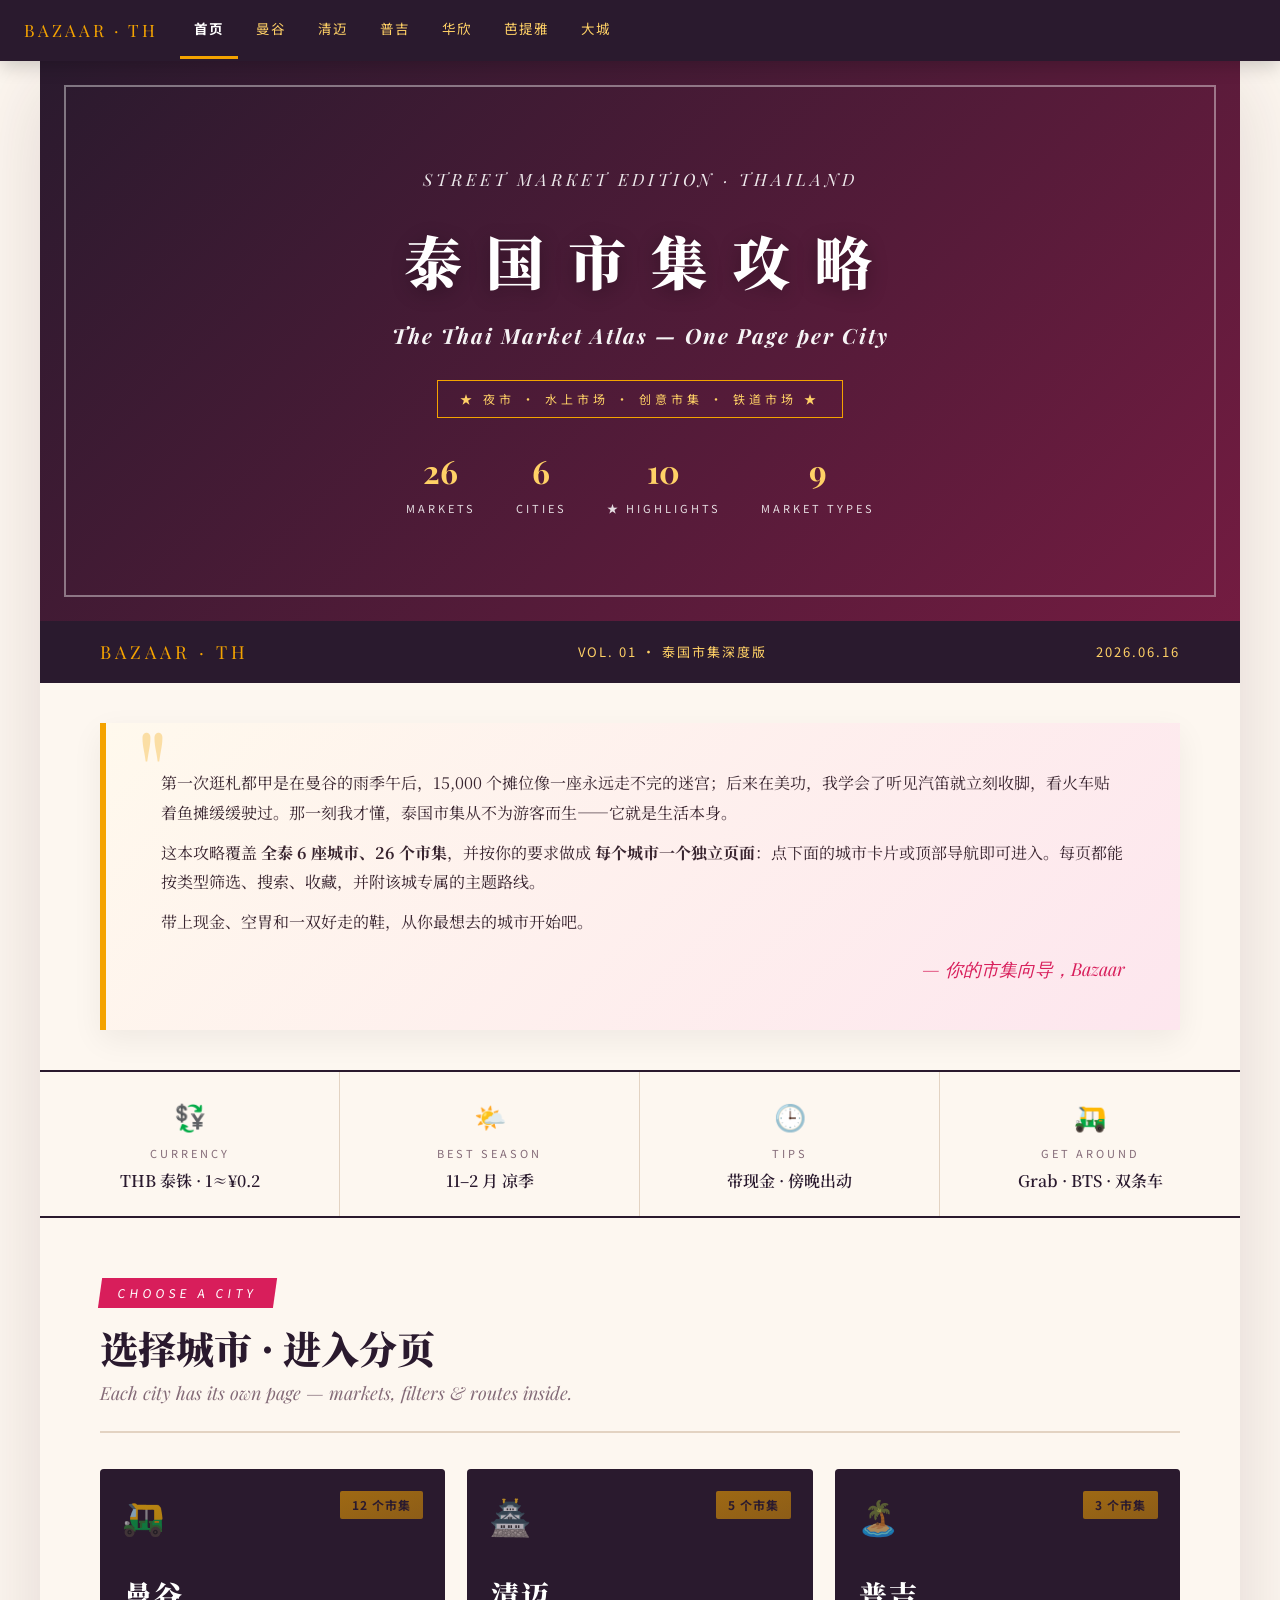
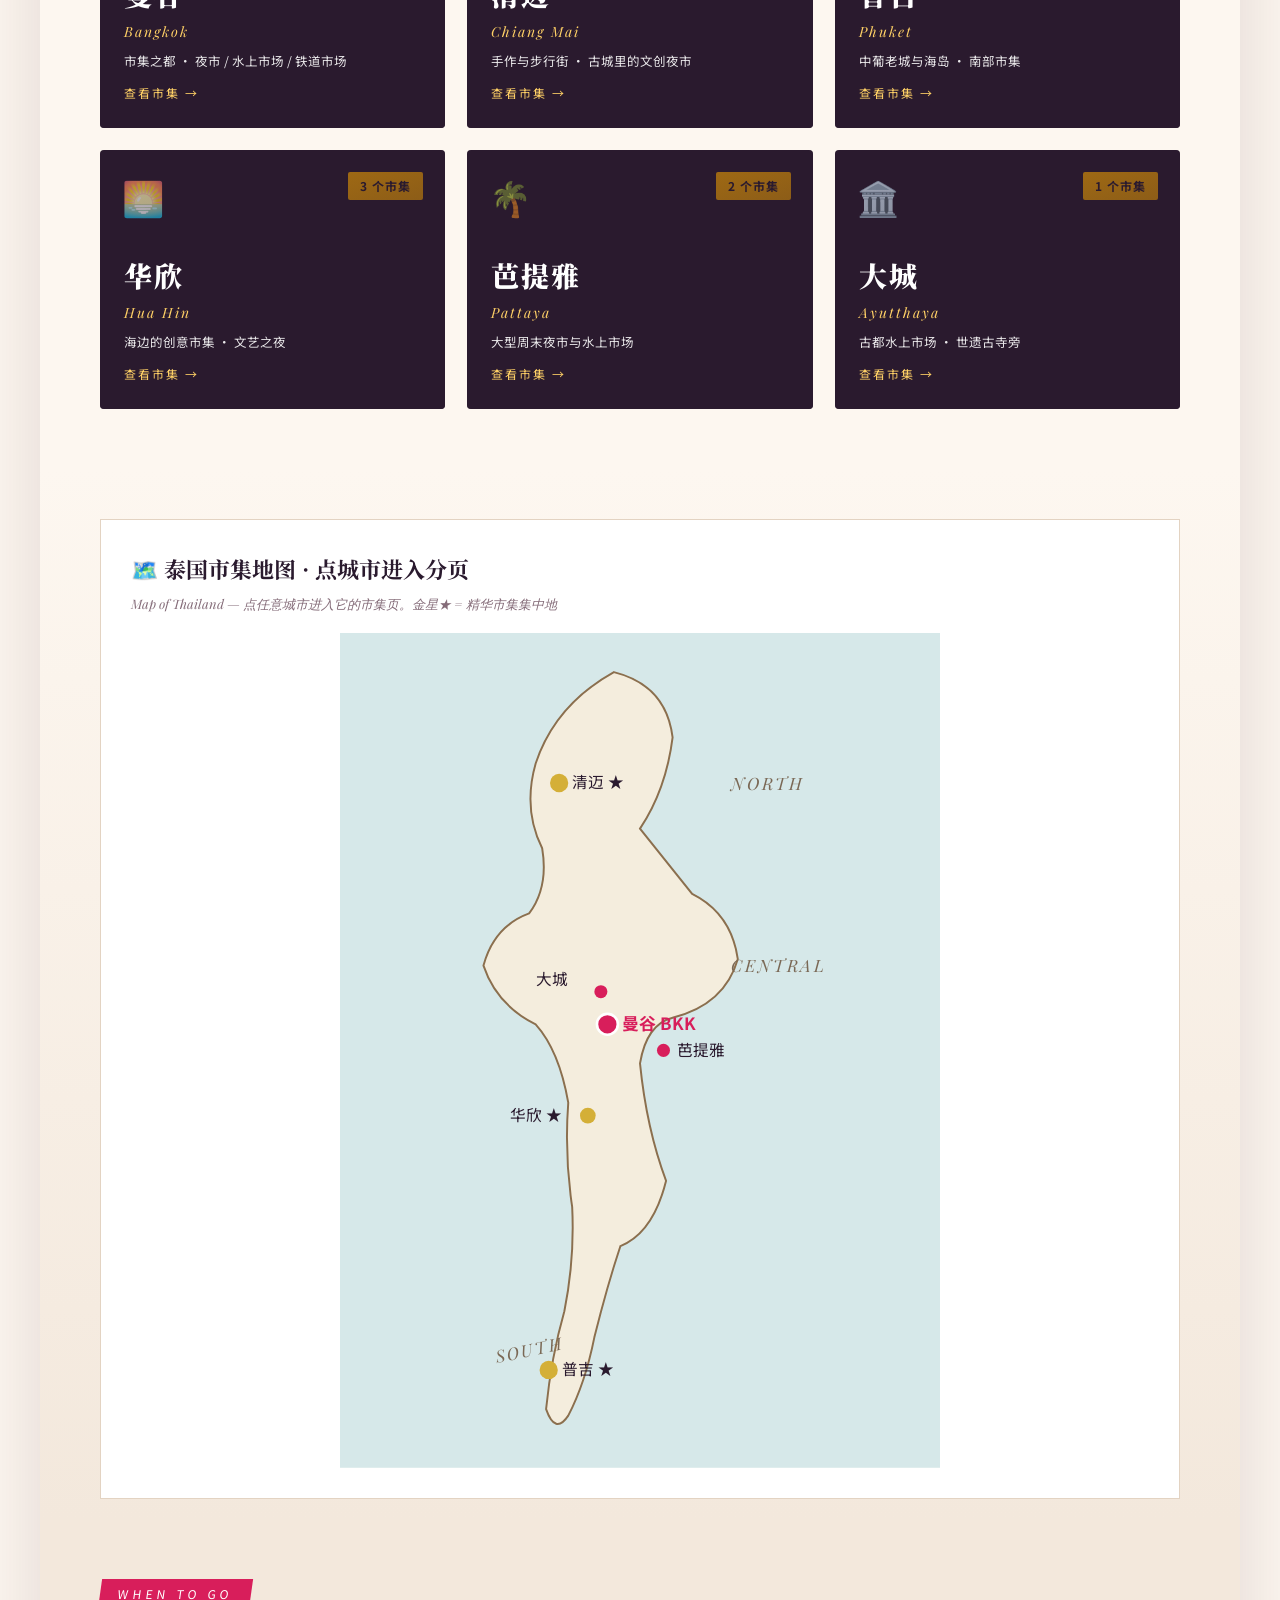
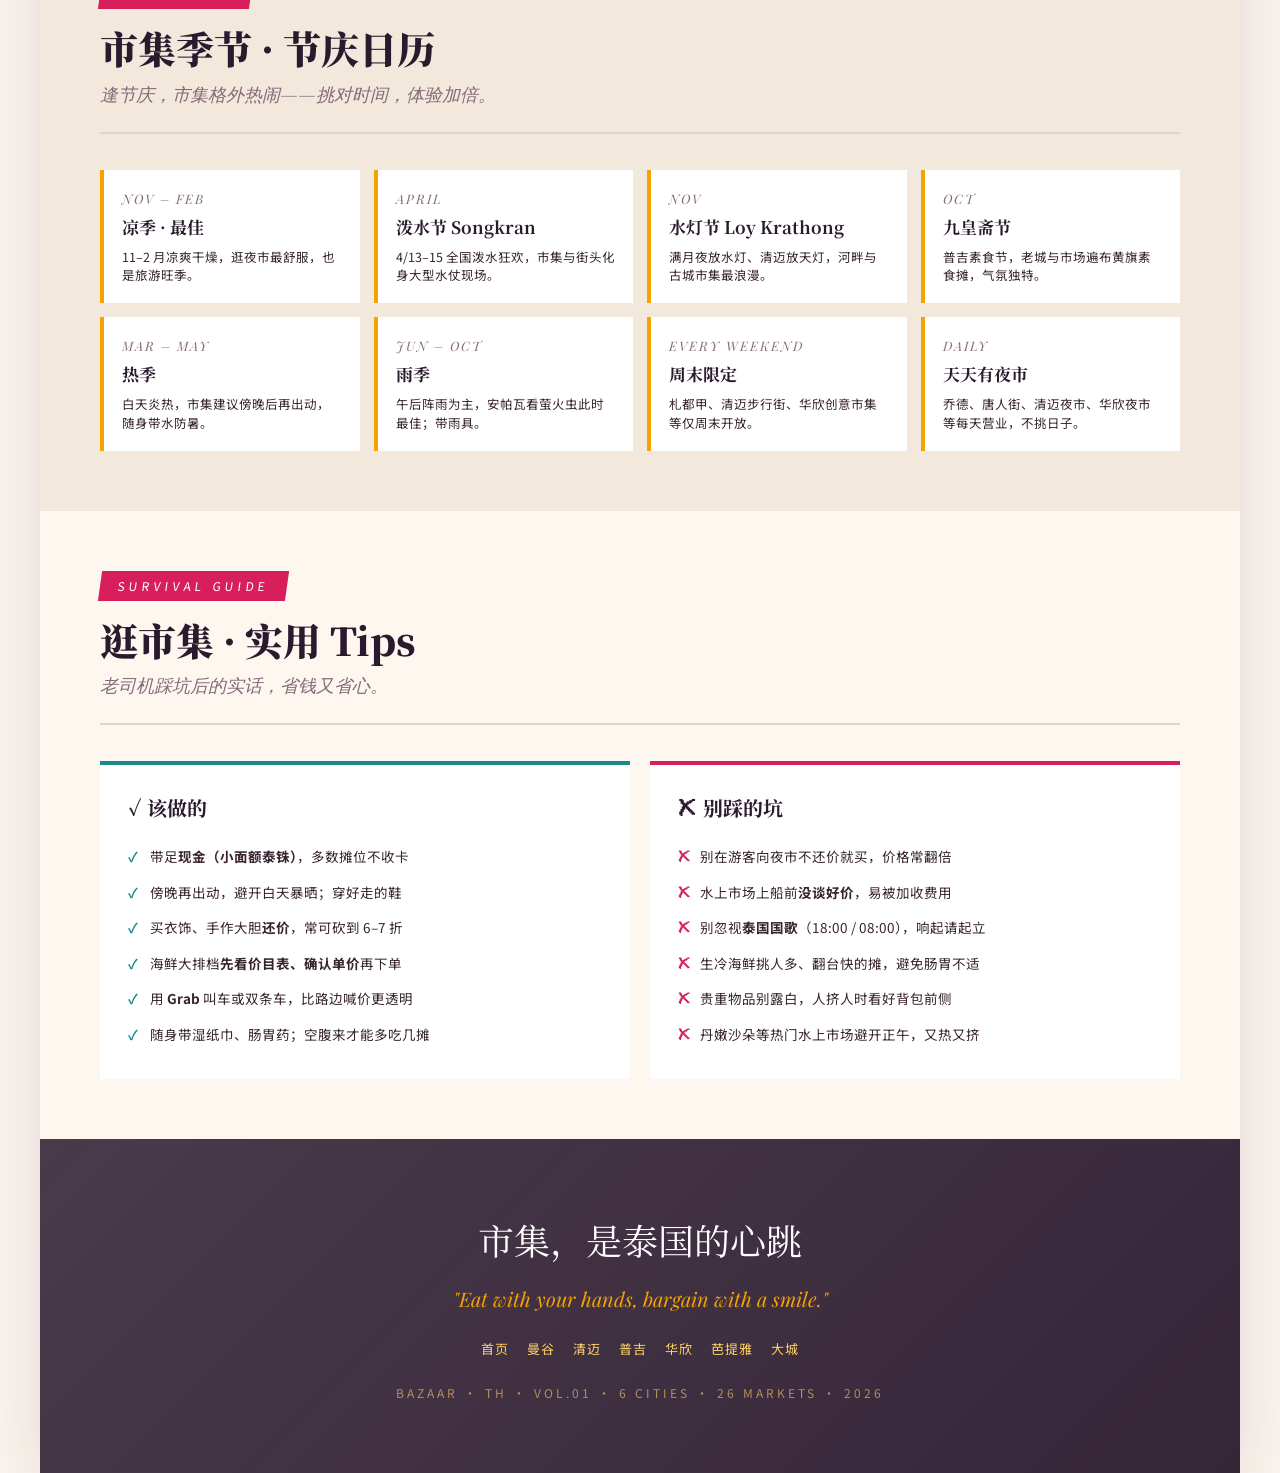
==== commit 12340238: "重构泰国市集攻略为多页结构(每城一页) - 拆分为 6 个城市独立分页:曼谷/清迈/普吉/华欣/芭提雅/大城 - 提取共享 styles.css;市集数据集中到 data.js(单一数据源) - ap" ====
--- a/thai-market-guide/index.html
+++ b/thai-market-guide/index.html
@@ -3,284 +3,24 @@
 <head>
 <meta charset="UTF-8">
 <meta name="viewport" content="width=device-width, initial-scale=1.0">
-<title>泰国市集攻略 · 从曼谷出发 · 夜市 · 水上市场 · 创意市集深度版</title>
-<!-- Google Fonts 异步加载,失败/慢时直接走系统字体 fallback -->
+<title>泰国市集攻略 · 全国市集地图 · 每城一页</title>
 <link rel="preload" as="style" href="https://fonts.googleapis.com/css2?family=Noto+Serif+SC:wght@400;600;900&family=Noto+Sans+SC:wght@300;400;500;700&family=Playfair+Display:ital,wght@0,400;0,700;1,400&display=swap" onload="this.onload=null;this.rel='stylesheet'">
 <noscript><link href="https://fonts.googleapis.com/css2?family=Noto+Serif+SC:wght@400;600;900&family=Noto+Sans+SC:wght@300;400;500;700&family=Playfair+Display:ital,wght@0,400;0,700;1,400&display=swap" rel="stylesheet"></noscript>
-<style>
-  :root {
-    --primary: #d81e5b;       /* 兰花洋红 · 泰式出租车色 */
-    --primary-dark: #a3154a;
-    --accent: #f4a300;        /* 万寿菊 · 藏红花 */
-    --accent-light: #ffd166;
-    --gold: #d4af37;          /* 庙宇金 */
-    --teal: #1d8a8a;
-    --green: #2e7d4f;
-    --blue: #2a6f97;
-    --dark: #2a1a2e;          /* 深紫檀 */
-    --paper: #fdf7f0;
-    --paper-dark: #f3e8dc;
-    --text: #38242f;
-    --muted: #846b78;
-    --line: #e3d3c2;
-  }
-  * { box-sizing: border-box; margin: 0; padding: 0; }
-  body { font-family: 'Noto Sans SC', -apple-system, BlinkMacSystemFont, 'PingFang SC', 'Hiragino Sans GB', 'Microsoft YaHei', sans-serif; background: var(--paper); color: var(--text); line-height: 1.7; font-size: 15px; }
-  img { display: block; max-width: 100%; }
-  .magazine { max-width: 1200px; margin: 0 auto; background: var(--paper); box-shadow: 0 20px 80px rgba(60, 30, 40, 0.15); }
-
-  /* ===== HERO ===== */
-  .hero {
-    position: relative;
-    height: 640px;
-    background: linear-gradient(135deg, rgba(42, 26, 46, 0.65), rgba(216, 30, 91, 0.42)),
-                url('https://images.unsplash.com/photo-1528181304800-259b08848526?w=1600&q=80') center/cover;
-    background-color: #2a1a2e;
-    display: flex; flex-direction: column; justify-content: center; align-items: center;
-    color: #fff; text-align: center; padding: 60px 40px;
-  }
-  .hero::before { content: ''; position: absolute; inset: 24px; border: 2px solid rgba(255,255,255,0.4); pointer-events: none; }
-  .hero-eyebrow { font-family: 'Playfair Display', Georgia, 'Times New Roman', serif; font-style: italic; font-size: 17px; letter-spacing: 4px; text-transform: uppercase; margin-bottom: 18px; opacity: 0.9; }
-  .hero h1 { font-family: 'Noto Serif SC', 'PingFang SC', 'Hiragino Sans GB', 'Microsoft YaHei', serif; font-size: 60px; font-weight: 900; letter-spacing: 5px; margin-bottom: 8px; text-shadow: 0 4px 20px rgba(0,0,0,0.3); }
-  .hero h2 { font-family: 'Playfair Display', Georgia, 'Times New Roman', serif; font-size: 22px; font-style: italic; letter-spacing: 2px; opacity: 0.95; margin-bottom: 14px; }
-  .hero .from-tag { display: inline-block; border: 1.5px solid var(--accent); color: var(--accent-light); padding: 8px 22px; font-size: 12px; letter-spacing: 4px; margin-top: 12px; }
-  .hero-stats { display: flex; gap: 40px; margin-top: 26px; flex-wrap: wrap; justify-content: center; }
-  .hero-stats .stat .num { font-family: 'Playfair Display', Georgia, 'Times New Roman', serif; font-size: 32px; font-weight: 700; color: var(--accent-light); }
-  .hero-stats .stat .label { font-size: 11px; letter-spacing: 3px; text-transform: uppercase; opacity: 0.85; }
-
-  .issue-bar { background: var(--dark); color: var(--accent-light); padding: 16px 60px; display: flex; justify-content: space-between; align-items: center; font-size: 13px; letter-spacing: 2px; text-transform: uppercase; }
-  .issue-bar .logo { font-family: 'Playfair Display', Georgia, 'Times New Roman', serif; font-size: 18px; color: var(--accent); letter-spacing: 4px; }
-
-  /* ===== EDITOR ===== */
-  .editor-note { background: linear-gradient(135deg, #fff9ed 0%, #fde6ee 100%); padding: 45px 55px; margin: 40px 60px; border-left: 6px solid var(--accent); position: relative; box-shadow: 0 10px 30px rgba(0,0,0,0.06); }
-  .editor-note::before { content: '"'; position: absolute; top: -10px; left: 30px; font-family: 'Playfair Display', Georgia, 'Times New Roman', serif; font-size: 110px; color: var(--accent); opacity: 0.3; line-height: 1; }
-  .editor-note p { font-family: 'Noto Serif SC', 'PingFang SC', 'Hiragino Sans GB', 'Microsoft YaHei', serif; font-size: 16px; line-height: 1.85; margin-bottom: 10px; }
-  .editor-note .signature { font-family: 'Playfair Display', Georgia, 'Times New Roman', serif; font-style: italic; margin-top: 18px; text-align: right; color: var(--primary); font-size: 18px; }
-
-  /* ===== STICKY FILTER ===== */
-  .filter-bar { position: sticky; top: 0; z-index: 100; background: rgba(42,26,46,0.97); padding: 14px 60px; display: flex; gap: 12px; align-items: center; box-shadow: 0 4px 20px rgba(0,0,0,0.15); flex-wrap: wrap; }
-  .filter-bar .label { color: var(--accent-light); font-size: 12px; letter-spacing: 3px; margin-right: 8px; text-transform: uppercase; }
-  .filter-btn { background: transparent; border: 1.5px solid var(--accent); color: var(--accent-light); padding: 7px 18px; font-family: inherit; font-size: 13px; letter-spacing: 1.5px; cursor: pointer; transition: all 0.2s; }
-  .filter-btn:hover { background: rgba(244,163,0,0.15); }
-  .filter-btn.active { background: var(--accent); color: var(--dark); font-weight: 700; }
-  .filter-info { margin-left: auto; color: var(--accent-light); font-size: 13px; font-family: 'Playfair Display', Georgia, 'Times New Roman', serif; font-style: italic; opacity: 0.85; }
-
-  /* ===== SECTION ===== */
-  section { padding: 70px 60px; }
-  .section-tag { display: inline-block; background: var(--primary); color: #fff; padding: 5px 18px; font-size: 12px; letter-spacing: 4px; text-transform: uppercase; margin-bottom: 16px; transform: skewX(-8deg); }
-  .section-title { font-family: 'Noto Serif SC', 'PingFang SC', 'Hiragino Sans GB', 'Microsoft YaHei', serif; font-size: 40px; font-weight: 900; color: var(--dark); margin-bottom: 8px; line-height: 1.2; }
-  .section-subtitle { font-family: 'Playfair Display', Georgia, 'Times New Roman', serif; font-style: italic; font-size: 18px; color: var(--muted); margin-bottom: 36px; border-bottom: 2px solid var(--line); padding-bottom: 22px; }
-
-  /* ===== REGION HEADER ===== */
-  .region-header {
-    display: flex; align-items: center; gap: 18px;
-    margin-bottom: 28px; padding: 22px 26px;
-    background: linear-gradient(135deg, var(--dark) 0%, #4a2840 100%);
-    color: var(--accent-light);
-  }
-  .region-header .compass { font-size: 38px; line-height: 1; }
-  .region-header .rh-title { font-family: 'Noto Serif SC', 'PingFang SC', 'Hiragino Sans GB', 'Microsoft YaHei', serif; font-size: 24px; color: #fff; font-weight: 700; }
-  .region-header .rh-sub { font-family: 'Playfair Display', Georgia, 'Times New Roman', serif; font-style: italic; font-size: 13px; letter-spacing: 3px; color: var(--accent); margin-top: 2px; }
-  .region-header .rh-count { margin-left: auto; background: var(--accent); color: var(--dark); padding: 5px 14px; font-size: 12px; letter-spacing: 2px; font-weight: 700; }
-
-  /* ===== DEST GRID ===== */
-  .dest-grid { display: grid; grid-template-columns: repeat(3, 1fr); gap: 20px; margin-bottom: 50px; }
-  .dest-card { background: #fff; border: 1px solid var(--line); overflow: hidden; transition: all 0.3s; display: flex; flex-direction: column; position: relative; }
-  .dest-card:hover { transform: translateY(-4px); box-shadow: 0 15px 40px rgba(0,0,0,0.1); }
-  .dest-card.is-highlight { border: 2px solid var(--gold); box-shadow: 0 4px 16px rgba(212,175,55,0.18); }
-
-  /* iOS Safari 旧版 aspect-ratio fallback */
-  @supports not (aspect-ratio: 1) {
-    .dest-img { height: 0; padding-bottom: 62.5%; aspect-ratio: auto; }
-  }
-  .dest-img {
-    aspect-ratio: 16/10;
-    background-size: cover;
-    background-position: center;
-    position: relative;
-    display: flex; align-items: center; justify-content: center;
-  }
-  /* category color fallback (照片加载失败时可见) */
-  .dest-img.c-weekend  { background-color: #a3154a; }
-  .dest-img.c-night    { background-color: #2a1a2e; }
-  .dest-img.c-floating { background-color: #1d8a8a; }
-  .dest-img.c-railway  { background-color: #6b4226; }
-  .dest-img.c-creative { background-color: #b8462e; }
-  .dest-img.c-walking  { background-color: #c0392b; }
-  .dest-img.c-food     { background-color: #962d20; }
-  .dest-img.c-indoor   { background-color: #2a6f97; }
-  .dest-img.c-farmer   { background-color: #2e7d4f; }
-  .dest-img.c-local    { background-color: #5a7a3a; }
-
-  .dest-img::after { content: ''; position: absolute; inset: 0; background: linear-gradient(180deg, transparent 45%, rgba(0,0,0,0.6) 100%); pointer-events: none; z-index: 1; }
-
-  .dest-star { position: absolute; top: 10px; right: 10px; background: var(--gold); color: #fff; width: 34px; height: 34px; border-radius: 50%; display: flex; align-items: center; justify-content: center; font-size: 17px; z-index: 3; box-shadow: 0 4px 10px rgba(0,0,0,0.25); font-weight: 700; }
-  .dest-type { position: absolute; top: 10px; left: 10px; background: rgba(255,255,255,0.92); color: var(--dark); padding: 3px 9px; font-size: 11px; letter-spacing: 1.5px; z-index: 3; font-weight: 700; }
-  .dest-state { position: absolute; bottom: 8px; left: 14px; color: #fff; font-family: 'Playfair Display', Georgia, 'Times New Roman', serif; font-style: italic; font-size: 13px; letter-spacing: 2px; z-index: 3; }
-  .budget-badge { position: absolute; bottom: 8px; right: 10px; background: rgba(255,255,255,0.95); color: var(--primary-dark); padding: 3px 8px; font-size: 11px; letter-spacing: 1px; z-index: 3; font-weight: 700; border-radius: 2px; }
-
-  .dest-body { padding: 16px 20px 18px; flex: 1; display: flex; flex-direction: column; }
-  .dest-body h4 { font-family: 'Noto Serif SC', 'PingFang SC', 'Hiragino Sans GB', 'Microsoft YaHei', serif; font-size: 20px; color: var(--dark); margin-bottom: 2px; line-height: 1.3; }
-  .dest-body h4 .en { display: block; font-family: 'Playfair Display', Georgia, 'Times New Roman', serif; font-style: italic; font-size: 12.5px; color: var(--primary); margin-top: 2px; letter-spacing: 2px; font-weight: 400; }
-  .dest-body p { font-size: 13.2px; line-height: 1.6; margin: 9px 0 12px; color: var(--text); }
-
-  .fav-btn { background: none; border: none; cursor: pointer; font-size: 20px; line-height: 1; padding: 0 0 0 8px; vertical-align: middle; transition: transform 0.2s; opacity: 0.5; }
-  .fav-btn:hover { transform: scale(1.2); opacity: 1; }
-  .fav-btn.active { opacity: 1; }
-
-  .dest-meta { margin-top: auto; border-top: 1px dashed var(--line); padding-top: 9px; display: flex; flex-direction: column; gap: 4px; }
-  .dest-meta .row { font-size: 12.3px; color: var(--muted); display: flex; align-items: flex-start; gap: 6px; line-height: 1.5; }
-  .dest-meta .row .ic { color: var(--primary); flex-shrink: 0; font-weight: 700; min-width: 16px; }
-  .dest-meta .row strong { color: var(--dark); font-weight: 600; }
-  .dest-meta .row.eat { background: linear-gradient(90deg, #fff9ed 0%, #fdf1d8 100%); padding: 6px 8px; border-radius: 3px; margin-top: 3px; }
-  .dest-meta .row.eat .ic { color: var(--gold); }
-  .dest-meta .row.tip { background: linear-gradient(90deg, #e8f4f3 0%, #d6ebe9 100%); padding: 6px 8px; border-radius: 3px; margin-top: 3px; }
-  .dest-meta .row.tip .ic { color: var(--teal); }
-
-  /* ===== OVERVIEW ===== */
-  .overview-grid { display: grid; grid-template-columns: repeat(4, 1fr); border-top: 2px solid var(--dark); border-bottom: 2px solid var(--dark); }
-  .ov { padding: 22px 18px; text-align: center; border-right: 1px solid var(--line); }
-  .ov:last-child { border-right: none; }
-  .ov .icon { font-size: 26px; margin-bottom: 6px; }
-  .ov .label { font-size: 11px; letter-spacing: 3px; color: var(--muted); text-transform: uppercase; margin-bottom: 4px; }
-  .ov .value { font-family: 'Noto Serif SC', 'PingFang SC', 'Hiragino Sans GB', 'Microsoft YaHei', serif; font-size: 16px; font-weight: 600; color: var(--dark); }
-
-  /* ===== THEMED ROUTE ===== */
-  .themed-grid { display: grid; grid-template-columns: repeat(3, 1fr); gap: 20px; }
-  .theme-card { background: #fff; padding: 28px 26px; border-top: 4px solid var(--primary); }
-  .theme-card .icon { font-size: 36px; margin-bottom: 10px; line-height: 1; }
-  .theme-card h4 { font-family: 'Noto Serif SC', 'PingFang SC', 'Hiragino Sans GB', 'Microsoft YaHei', serif; font-size: 22px; color: var(--dark); margin-bottom: 6px; }
-  .theme-card .duration { font-family: 'Playfair Display', Georgia, 'Times New Roman', serif; font-style: italic; color: var(--primary); font-size: 13px; margin-bottom: 12px; letter-spacing: 2px; }
-  .theme-card .route { font-size: 13.5px; line-height: 1.7; color: var(--text); margin-bottom: 10px; }
-  .theme-card .why { font-size: 12.5px; color: var(--muted); font-style: italic; line-height: 1.5; }
-
-  /* ===== COMBOS ===== */
-  .combo-grid { display: grid; grid-template-columns: repeat(2, 1fr); gap: 24px; }
-  .combo-card { background: #fff; border: 1px solid var(--line); padding: 28px 30px; position: relative; overflow: hidden; }
-  .combo-card::before { content: ''; position: absolute; top: 0; left: 0; width: 6px; height: 100%; background: linear-gradient(180deg, var(--primary), var(--accent)); }
-  .combo-card .combo-num { font-family: 'Playfair Display', Georgia, 'Times New Roman', serif; font-style: italic; color: var(--accent); font-size: 14px; letter-spacing: 3px; }
-  .combo-card h4 { font-family: 'Noto Serif SC', 'PingFang SC', 'Hiragino Sans GB', 'Microsoft YaHei', serif; font-size: 24px; color: var(--dark); margin: 6px 0 4px; }
-  .combo-card .combo-en { font-family: 'Playfair Display', Georgia, 'Times New Roman', serif; font-style: italic; color: var(--primary); font-size: 13px; margin-bottom: 14px; }
-  .combo-card .combo-route { display: flex; align-items: center; flex-wrap: wrap; gap: 6px 8px; margin: 12px 0; }
-  .combo-card .combo-route span.spot { background: var(--paper-dark); color: var(--dark); padding: 4px 10px; font-size: 12.5px; border-radius: 3px; font-weight: 600; }
-  .combo-card .combo-route span.arrow { color: var(--primary); font-weight: 700; }
-  .combo-card .combo-meta { display: flex; gap: 16px; margin-top: 14px; padding-top: 12px; border-top: 1px dashed var(--line); font-size: 12.5px; color: var(--muted); }
-  .combo-card .combo-meta strong { color: var(--dark); }
-  .combo-card p { font-size: 13.5px; color: var(--text); line-height: 1.6; }
-
-  /* ===== MAP ===== */
-  .map-section { padding: 50px 60px 20px; background: linear-gradient(180deg, var(--paper) 0%, var(--paper-dark) 100%); }
-  .map-wrap { background: #fff; padding: 30px; border: 1px solid var(--line); position: relative; }
-  .map-wrap h3 { font-family: 'Noto Serif SC', 'PingFang SC', 'Hiragino Sans GB', 'Microsoft YaHei', serif; font-size: 22px; color: var(--dark); margin-bottom: 6px; }
-  .map-wrap .map-hint { font-family: 'Playfair Display', Georgia, 'Times New Roman', serif; font-style: italic; color: var(--muted); font-size: 13px; margin-bottom: 18px; }
-  .th-map { width: 100%; height: auto; display: block; max-width: 640px; margin: 0 auto; }
-  .th-region { fill: #f4eddd; stroke: #8b6f4e; stroke-width: 1.5; }
-  .th-region-label { font-family: 'Playfair Display', Georgia, 'Times New Roman', serif; font-style: italic; fill: #7a6855; font-size: 13px; letter-spacing: 2px; }
-  .th-sea { fill: #d6e8e9; }
-  .th-pin { fill: var(--primary); cursor: pointer; transition: all 0.2s; }
-  .th-pin:hover { fill: var(--gold); }
-  .th-pin-star { fill: var(--gold); cursor: pointer; }
-  .th-pin-home { fill: var(--primary); stroke: #fff; stroke-width: 2; }
-  .th-pin-label { font-family: 'Noto Sans SC', -apple-system, sans-serif; font-size: 12px; fill: var(--dark); cursor: pointer; }
-  .th-pin-label.home { font-weight: 700; fill: var(--primary); font-size: 13px; }
-
-  /* ===== SEARCH ===== */
-  .search-input { background: rgba(255,255,255,0.08); border: 1.5px solid rgba(244,163,0,0.4); color: #fff; padding: 8px 14px; font-family: inherit; font-size: 13px; min-width: 170px; }
-  .search-input::placeholder { color: rgba(255,209,102,0.6); }
-  .search-input:focus { outline: none; border-color: var(--accent); background: rgba(255,255,255,0.12); }
-  .select-input { background: rgba(255,255,255,0.08); border: 1.5px solid rgba(244,163,0,0.4); color: var(--accent-light); padding: 7px 12px; font-family: inherit; font-size: 13px; cursor: pointer; }
-  .select-input option { background: var(--dark); color: var(--accent-light); }
-
-  /* ===== TIPS ===== */
-  .tip-grid { display: grid; grid-template-columns: repeat(2, 1fr); gap: 20px; }
-  .tip-block { background: #fff; padding: 26px 28px; border-top: 4px solid var(--primary); }
-  .tip-block.do { border-top-color: var(--teal); }
-  .tip-block.dont { border-top-color: var(--primary); }
-  .tip-block h4 { font-family: 'Noto Serif SC', 'PingFang SC', 'Hiragino Sans GB', 'Microsoft YaHei', serif; font-size: 20px; color: var(--dark); margin-bottom: 14px; display: flex; align-items: center; gap: 8px; }
-  .tip-block ul { list-style: none; padding-left: 0; }
-  .tip-block ul li { padding: 7px 0; padding-left: 22px; font-size: 13.5px; position: relative; line-height: 1.6; }
-  .tip-block.do ul li::before { content: '✓'; position: absolute; left: 0; color: var(--teal); font-weight: 700; }
-  .tip-block.dont ul li::before { content: '✗'; position: absolute; left: 0; color: var(--primary); font-weight: 700; }
-
-  /* ===== CALENDAR ===== */
-  .calendar { display: grid; grid-template-columns: repeat(4, 1fr); gap: 14px; }
-  .cal { background: #fff; padding: 18px 18px; border-left: 4px solid var(--accent); }
-  .cal .month { font-family: 'Playfair Display', Georgia, 'Times New Roman', serif; font-style: italic; color: var(--muted); font-size: 13px; letter-spacing: 2px; }
-  .cal h5 { font-family: 'Noto Serif SC', 'PingFang SC', 'Hiragino Sans GB', 'Microsoft YaHei', serif; font-size: 17px; margin: 3px 0 6px; color: var(--dark); }
-  .cal p { font-size: 12.5px; color: var(--text); line-height: 1.5; }
-
-  /* ===== FOOTER ===== */
-  footer { background: linear-gradient(135deg, rgba(42,26,46,0.85), rgba(42,26,46,0.95)), url('https://images.unsplash.com/photo-1563492065599-3520f775eeed?w=1400&q=80') center/cover; color: var(--accent-light); padding: 70px 60px; text-align: center; }
-  footer .footer-title { font-family: 'Noto Serif SC', 'PingFang SC', 'Hiragino Sans GB', 'Microsoft YaHei', serif; font-size: 38px; color: #fff; margin-bottom: 12px; }
-  footer .footer-quote { font-family: 'Playfair Display', Georgia, 'Times New Roman', serif; font-style: italic; font-size: 20px; color: var(--accent); margin-bottom: 22px; }
-  footer .meta { font-size: 12px; letter-spacing: 3px; opacity: 0.6; }
-
-  .dest-card.hide { display: none; }
-  .region-block.empty { display: none; }
-
-  /* RESPONSIVE */
-  @media (max-width: 900px) {
-    .hero h1 { font-size: 36px; letter-spacing: 2px; }
-    .hero h2 { font-size: 16px; }
-    .hero-stats { gap: 20px; }
-    .hero-stats .stat .num { font-size: 24px; }
-    section { padding: 50px 22px; }
-    .section-title { font-size: 28px; }
-    .editor-note { margin: 30px 22px; padding: 26px; }
-    .filter-bar { padding: 14px 22px; }
-    .filter-bar .filter-info { width: 100%; margin-left: 0; text-align: right; }
-    .dest-grid, .themed-grid, .tip-grid { grid-template-columns: 1fr; }
-    .overview-grid, .calendar { grid-template-columns: repeat(2, 1fr); }
-    .issue-bar { padding: 12px 22px; flex-direction: column; gap: 6px; }
-    .region-header { flex-wrap: wrap; }
-    .region-header .rh-title { font-size: 20px; }
-  }
-  @media (max-width: 600px) {
-    .filter-bar { padding: 10px 12px; gap: 6px; position: relative; }
-    .search-input { font-size: 14px; min-width: 100%; flex: 1 0 100%; margin-bottom: 6px; }
-    .filter-btn { padding: 6px 10px; font-size: 11px; letter-spacing: 1px; }
-    .select-input { padding: 5px 8px; font-size: 12px; flex: 1; min-width: 0; }
-    .filter-info { display: none; }
-    .hero h1 { font-size: 32px; letter-spacing: 1px; }
-    .hero h2 { font-size: 14px; }
-    .hero { height: auto; min-height: 480px; padding: 50px 20px; }
-    .hero-stats .stat .num { font-size: 22px; }
-    .map-section { padding: 30px 12px; }
-    .map-wrap { padding: 16px; }
-    .editor-note { margin: 20px 12px; padding: 22px; font-size: 14px; }
-    .editor-note p { font-size: 14px; }
-    section { padding: 40px 14px; }
-    .section-title { font-size: 22px; }
-    .section-subtitle { font-size: 14px; padding-bottom: 14px; margin-bottom: 22px; }
-    .region-header { padding: 16px 18px; }
-    .region-header .compass { font-size: 28px; }
-    .dest-grid { gap: 16px; }
-    .dest-body { padding: 14px 16px 14px; }
-    .dest-body h4 { font-size: 18px; }
-    .combo-grid, .themed-grid, .tip-grid { grid-template-columns: 1fr !important; gap: 14px; }
-    .calendar { grid-template-columns: 1fr; gap: 10px; }
-    .overview-grid { grid-template-columns: repeat(2, 1fr); }
-    .ov { padding: 16px 10px; }
-    .ov .value { font-size: 13px; }
-    footer { padding: 50px 20px; }
-    footer .footer-title { font-size: 28px; }
-  }
-</style>
+<link rel="stylesheet" href="styles.css">
 </head>
-<body>
+<body data-page="home">
+<nav class="topnav" id="topnav"></nav>
 <div class="magazine">
 
-  <!-- HERO -->
   <header class="hero">
-    <div class="hero-eyebrow">Street Market Edition · From Bangkok</div>
+    <div class="hero-eyebrow">Street Market Edition · Thailand</div>
     <h1>泰 国 市 集 攻 略</h1>
-    <h2>The Thai Market Atlas — Night Markets, Floating Markets & Creative Bazaars</h2>
+    <h2>The Thai Market Atlas — One Page per City</h2>
     <div class="from-tag">★ 夜市 · 水上市场 · 创意市集 · 铁道市场 ★</div>
     <div class="hero-stats">
       <div class="stat"><div class="num">26</div><div class="label">Markets</div></div>
+      <div class="stat"><div class="num">6</div><div class="label">Cities</div></div>
       <div class="stat"><div class="num">10</div><div class="label">★ Highlights</div></div>
-      <div class="stat"><div class="num">5</div><div class="label">Regions</div></div>
-      <div class="stat"><div class="num">6</div><div class="label">Themed Routes</div></div>
       <div class="stat"><div class="num">9</div><div class="label">Market Types</div></div>
     </div>
   </header>
@@ -291,653 +31,60 @@
     <div>2026.06.16</div>
   </div>
 
-  <!-- EDITOR -->
   <div class="editor-note">
-    <p>第一次逛札都甲是在一个曼谷的雨季午后，15000 个摊位像一座永远走不完的迷宫，我在卖香茅蜡烛的角落迷了路，却换来一杯地表最甜的椰子冰淇淋。后来在美功，我学会了听见火车汽笛声就要立刻把脚收回——铁轨两旁的伞"唰"地收起，火车贴着鱼摊缓缓驶过，那一刻我才真正懂了泰国市集的魔力：它从不为游客而生，它就是生活本身。</p>
-    <p>这本册子收录了我反复踩点的 <strong>26 个泰国市集</strong>，按 <strong>地区 + 类型</strong> 编排：从曼谷的夜市与水上市场，到清迈的手作步行街，再到普吉老城、华欣海边的创意市集。每个都标注了 <strong>营业时间、怎么去、必吃、避坑提示</strong> 和 <strong>💰 预算分级</strong>。</p>
-    <p>用法：顶部有 <strong>互动地图</strong>，点城市直接跳转；用搜索栏、地区/类型筛选快速定位；点 ❤️ 收藏到「我的清单」；最下方有 <strong>6 条主题路线</strong> 和 <strong>组合行程</strong>，帮你把同城市集串成一天。带上现金、空胃和一双好走的鞋，出发吧。</p>
+    <p>第一次逛札都甲是在曼谷的雨季午后，15,000 个摊位像一座永远走不完的迷宫；后来在美功，我学会了听见汽笛就立刻收脚，看火车贴着鱼摊缓缓驶过。那一刻我才懂，泰国市集从不为游客而生——它就是生活本身。</p>
+    <p>这本攻略覆盖 <strong>全泰 6 座城市、26 个市集</strong>，并按你的要求做成 <strong>每个城市一个独立页面</strong>：点下面的城市卡片或顶部导航即可进入。每页都能按类型筛选、搜索、收藏，并附该城专属的主题路线。</p>
+    <p>带上现金、空胃和一双好走的鞋，从你最想去的城市开始吧。</p>
     <div class="signature">— 你的市集向导，Bazaar</div>
   </div>
 
-  <!-- OVERVIEW -->
   <div class="overview-grid">
-    <div class="ov"><div class="icon">🛺</div><div class="label">Base</div><div class="value">Bangkok 曼谷</div></div>
     <div class="ov"><div class="icon">💱</div><div class="label">Currency</div><div class="value">THB 泰铢 · 1≈¥0.2</div></div>
     <div class="ov"><div class="icon">🌤️</div><div class="label">Best Season</div><div class="value">11–2 月 凉季</div></div>
     <div class="ov"><div class="icon">🕒</div><div class="label">Tips</div><div class="value">带现金 · 傍晚出动</div></div>
+    <div class="ov"><div class="icon">🛺</div><div class="label">Get Around</div><div class="value">Grab · BTS · 双条车</div></div>
   </div>
 
-  <!-- ===== SVG MAP ===== -->
+  <!-- ===== 城市分页入口 ===== -->
+  <section>
+    <span class="section-tag">Choose a City</span>
+    <h2 class="section-title">选择城市 · 进入分页</h2>
+    <p class="section-subtitle">Each city has its own page — markets, filters & routes inside.</p>
+    <div class="city-tiles" id="city-tiles"></div>
+  </section>
+
+  <!-- ===== 地图 ===== -->
   <div class="map-section">
     <div class="map-wrap">
-      <h3>🗺️ 泰国市集地图 · 点城市跳转</h3>
-      <p class="map-hint">Map of Thailand — 点任意城市跳到该地区市集。金星★ = 精华市集集中地</p>
+      <h3>🗺️ 泰国市集地图 · 点城市进入分页</h3>
+      <p class="map-hint">Map of Thailand — 点任意城市进入它的市集页。金星★ = 精华市集集中地</p>
       <svg class="th-map" viewBox="0 0 460 640" xmlns="http://www.w3.org/2000/svg">
         <rect width="460" height="640" class="th-sea"/>
-        <!-- 简化版泰国轮廓 -->
         <path class="th-region" d="M 210 30 Q 250 40 255 80 Q 250 120 230 150 Q 250 175 270 200 Q 300 215 305 250 Q 295 285 255 295 Q 235 300 230 330 Q 235 380 250 420 Q 240 460 215 470 Q 205 500 195 540 Q 188 575 175 600 Q 165 615 158 595 Q 162 555 172 520 Q 180 480 178 440 Q 172 400 175 360 Q 168 320 150 300 Q 120 285 110 255 Q 118 225 145 215 Q 160 195 155 165 Q 140 135 150 100 Q 165 55 210 30 Z"/>
         <text x="300" y="120" class="th-region-label">NORTH</text>
         <text x="300" y="260" class="th-region-label">CENTRAL</text>
         <text x="120" y="560" class="th-region-label" transform="rotate(-12 120 560)">SOUTH</text>
 
-        <!-- 清迈 (North) -->
-        <circle class="th-pin-star" data-city="清迈" cx="168" cy="115" r="7"/>
-        <text class="th-pin-label" data-city="清迈" x="178" y="119">清迈 ★</text>
+        <circle class="th-pin-star" data-city="chiangmai" cx="168" cy="115" r="7"/>
+        <text class="th-pin-label" data-city="chiangmai" x="178" y="119">清迈 ★</text>
 
-        <!-- 曼谷 (Central, Home) -->
-        <circle class="th-pin-home" data-city="曼谷" cx="205" cy="300" r="8"/>
-        <text class="th-pin-label home" data-city="曼谷" x="216" y="304">曼谷 BKK</text>
+        <circle class="th-pin-home" data-city="bangkok" cx="205" cy="300" r="8"/>
+        <text class="th-pin-label home" data-city="bangkok" x="216" y="304">曼谷 BKK</text>
 
-        <!-- 大城 -->
-        <circle class="th-pin" data-city="大城" cx="200" cy="275" r="5"/>
-        <text class="th-pin-label" data-city="大城" x="150" y="270">大城</text>
+        <circle class="th-pin" data-city="ayutthaya" cx="200" cy="275" r="5"/>
+        <text class="th-pin-label" data-city="ayutthaya" x="150" y="270">大城</text>
 
-        <!-- 华欣 -->
-        <circle class="th-pin-star" data-city="华欣" cx="190" cy="370" r="6"/>
-        <text class="th-pin-label" data-city="华欣" x="130" y="374">华欣 ★</text>
+        <circle class="th-pin-star" data-city="huahin" cx="190" cy="370" r="6"/>
+        <text class="th-pin-label" data-city="huahin" x="130" y="374">华欣 ★</text>
 
-        <!-- 芭提雅 -->
-        <circle class="th-pin" data-city="芭提雅" cx="248" cy="320" r="5"/>
-        <text class="th-pin-label" data-city="芭提雅" x="258" y="324">芭提雅</text>
+        <circle class="th-pin" data-city="pattaya" cx="248" cy="320" r="5"/>
+        <text class="th-pin-label" data-city="pattaya" x="258" y="324">芭提雅</text>
 
-        <!-- 普吉 (South) -->
-        <circle class="th-pin-star" data-city="普吉" cx="160" cy="565" r="7"/>
-        <text class="th-pin-label" data-city="普吉" x="170" y="569">普吉 ★</text>
+        <circle class="th-pin-star" data-city="phuket" cx="160" cy="565" r="7"/>
+        <text class="th-pin-label" data-city="phuket" x="170" y="569">普吉 ★</text>
       </svg>
     </div>
   </div>
-
-  <!-- ===== STICKY FILTER ===== -->
-  <div class="filter-bar">
-    <span class="label">筛选</span>
-    <input type="text" id="search-input" class="search-input" placeholder="🔍 搜市集名 / 必吃…">
-    <select id="region-filter" class="select-input"><option value="all">全部地区</option></select>
-    <select id="type-filter" class="select-input"><option value="all">全部类型</option></select>
-    <button class="filter-btn" data-fav="1">❤ 我的清单 (<span id="fav-count">0</span>)</button>
-    <button class="filter-btn active" data-cat="all">全部</button>
-    <button class="filter-btn" data-cat="highlight">★ 精华</button>
-    <span class="filter-info" id="filter-info">显示全部 26 个市集</span>
-  </div>
-
-  <!-- ===== MARKETS ===== -->
-  <section id="markets">
-    <span class="section-tag">The Markets</span>
-    <h2 class="section-title">26 个市集 · 按地区编排</h2>
-    <p class="section-subtitle">From Bangkok's bazaars to Chiang Mai's walking streets — every stall worth the trip.</p>
-
-    <!-- ===== 曼谷 ===== -->
-    <div class="region-block" data-region="曼谷">
-      <div class="region-header">
-        <span class="compass">🛺</span>
-        <div><div class="rh-title">曼谷 · BANGKOK</div><div class="rh-sub">The Capital of Markets</div></div>
-        <span class="rh-count">10 个市集</span>
-      </div>
-      <div class="dest-grid">
-
-        <div class="dest-card is-highlight" data-region="曼谷" data-cat="weekend" data-name="札都甲 周末市集 Chatuchak JJ Market 服饰 古董">
-          <div class="dest-img c-weekend" style="background-image:url('https://images.unsplash.com/photo-1555881400-74d7acaacd8b?w=800&q=80')">
-            <span class="dest-type">周末市集</span><span class="dest-star">★</span><span class="dest-state">Bangkok</span>
-          </div>
-          <div class="dest-body">
-            <h4>札都甲周末市集<span class="en">Chatuchak Weekend Market</span></h4>
-            <p>全球最大的周末市集，超 15,000 个摊位、27 个分区，从服饰、古董、家居到绿植、宠物无所不有，一天根本逛不完。</p>
-            <div class="dest-meta">
-              <div class="row"><span class="ic">⏰</span><span>周六日 09:00–18:00（部分批发档周三五也开）</span></div>
-              <div class="row"><span class="ic">🚇</span><span>BTS Mo Chit / MRT Kamphaeng Phet 站，出站即到</span></div>
-              <div class="row eat"><span class="ic">🍜</span><span><strong>必吃</strong>：椰子冰淇淋、烤香蕉、Section 26 的船面</span></div>
-              <div class="row tip"><span class="ic">💡</span><span><strong>提示</strong>：上午 9–11 点最凉快人少；记地标分区号防迷路</span></div>
-            </div>
-          </div>
-        </div>
-
-        <div class="dest-card is-highlight" data-region="曼谷" data-cat="night" data-name="乔德夜市 Jodd Fairs Rama 9 火山排骨 网红夜市">
-          <div class="dest-img c-night" style="background-image:url('https://images.unsplash.com/photo-1601050690597-df0568f70950?w=800&q=80')">
-            <span class="dest-type">夜市</span><span class="dest-star">★</span><span class="dest-state">Bangkok</span>
-          </div>
-          <div class="dest-body">
-            <h4>乔德夜市（Rama 9）<span class="en">Jodd Fairs</span></h4>
-            <p>取代旧拉差达火车夜市的当红夜市，五彩棚顶俯拍超出片，美食、小酒馆、潮流摊一应俱全，年轻人最爱。</p>
-            <div class="dest-meta">
-              <div class="row"><span class="ic">⏰</span><span>每天约 16:00–24:00</span></div>
-              <div class="row"><span class="ic">🚇</span><span>MRT Phra Ram 9 站，步行 5 分钟</span></div>
-              <div class="row eat"><span class="ic">🍜</span><span><strong>必吃</strong>：火山排骨 Leng Saap、海鲜叠叠乐</span></div>
-              <div class="row tip"><span class="ic">💡</span><span><strong>提示</strong>：另有 DanNeramit 古堡分店，主打复古打卡</span></div>
-            </div>
-          </div>
-        </div>
-
-        <div class="dest-card is-highlight" data-region="曼谷" data-cat="railway" data-name="美功铁道市场 Maeklong Railway Market 收伞 火车">
-          <div class="dest-img c-railway" style="background-image:url('https://images.unsplash.com/photo-1597149481080-1f5c2b91f8a9?w=800&q=80')">
-            <span class="dest-type">铁道市场</span><span class="dest-star">★</span><span class="dest-state">Samut Songkhram</span>
-          </div>
-          <div class="dest-body">
-            <h4>美功铁道市场<span class="en">Maeklong Railway Market</span></h4>
-            <p>火车贴着菜摊缓缓驶过，摊主听到汽笛就秒收遮阳伞——"收伞市场"的奇观一天上演 8 次，看完火车伞再瞬间合拢。</p>
-            <div class="dest-meta">
-              <div class="row"><span class="ic">⏰</span><span>市场全天开；火车进出约 08:30 / 11:10 / 14:30 / 17:40</span></div>
-              <div class="row"><span class="ic">🚐</span><span>曼谷出发约 1.5h，多与丹嫩沙朵拼一日游</span></div>
-              <div class="row eat"><span class="ic">🍜</span><span><strong>必吃</strong>：现烤海虾、椰糖小食、新鲜热带水果</span></div>
-              <div class="row tip"><span class="ic">💡</span><span><strong>提示</strong>：提前 10 分钟站到铁轨边占机位，别太贴近</span></div>
-            </div>
-          </div>
-        </div>
-
-        <div class="dest-card is-highlight" data-region="曼谷" data-cat="floating" data-name="丹嫩沙朵水上市场 Damnoen Saduak 长尾船">
-          <div class="dest-img c-floating" style="background-image:url('https://images.unsplash.com/photo-1528181304800-259b08848526?w=800&q=80')">
-            <span class="dest-type">水上市场</span><span class="dest-star">★</span><span class="dest-state">Ratchaburi</span>
-          </div>
-          <div class="dest-body">
-            <h4>丹嫩沙朵水上市场<span class="en">Damnoen Saduak Floating Market</span></h4>
-            <p>泰国最经典的水上市场，明信片上戴斗笠划船卖水果的画面就出自这里。坐长尾船穿梭水道，画面感满分。</p>
-            <div class="dest-meta">
-              <div class="row"><span class="ic">⏰</span><span>每天 07:00–11:00，越早越热闹、人越少</span></div>
-              <div class="row"><span class="ic">🚐</span><span>曼谷西南约 100km，常与美功拼半日游</span></div>
-              <div class="row eat"><span class="ic">🍜</span><span><strong>必吃</strong>：船上现煮船面、椰浆糕、芒果糯米饭</span></div>
-              <div class="row tip"><span class="ic">💡</span><span><strong>提示</strong>：游客偏多，先讲好船费再上船，会还价</span></div>
-            </div>
-          </div>
-        </div>
-
-        <div class="dest-card is-highlight" data-region="曼谷" data-cat="floating" data-name="安帕瓦水上市场 Amphawa 萤火虫 本地">
-          <div class="dest-img c-floating" style="background-image:url('https://images.unsplash.com/photo-1552733407-5d5c46c3bb3b?w=800&q=80')">
-            <span class="dest-type">水上市场</span><span class="dest-star">★</span><span class="dest-state">Samut Songkhram</span>
-          </div>
-          <div class="dest-body">
-            <h4>安帕瓦水上市场<span class="en">Amphawa Floating Market</span></h4>
-            <p>比丹嫩沙朵更本地、更悠闲的傍晚水上市场，运河两岸老木屋林立，傍晚还能坐船去看萤火虫闪烁。</p>
-            <div class="dest-meta">
-              <div class="row"><span class="ic">⏰</span><span>周五·六·日 12:00–20:00</span></div>
-              <div class="row"><span class="ic">🚐</span><span>曼谷出发约 1.5h，可住一晚河边民宿</span></div>
-              <div class="row eat"><span class="ic">🍜</span><span><strong>必吃</strong>：船上炭烤海鲜、烤大虾、海鲜炒粉</span></div>
-              <div class="row tip"><span class="ic">💡</span><span><strong>提示</strong>：日落后加坐萤火虫游船，雨季后最壮观</span></div>
-            </div>
-          </div>
-        </div>
-
-        <div class="dest-card is-highlight" data-region="曼谷" data-cat="food" data-name="耀华力唐人街 Yaowarat 唐人街 街头美食">
-          <div class="dest-img c-food" style="background-image:url('https://images.unsplash.com/photo-1559667326-145c2c4e3a3c?w=800&q=80')">
-            <span class="dest-type">美食街</span><span class="dest-star">★</span><span class="dest-state">Bangkok</span>
-          </div>
-          <div class="dest-body">
-            <h4>耀华力路唐人街<span class="en">Yaowarat Chinatown</span></h4>
-            <p>入夜后整条街变身露天美食天堂，霓虹招牌下海鲜大排档、潮州糖水、烤生蚝热气腾腾，米其林街头摊也藏在巷里。</p>
-            <div class="dest-meta">
-              <div class="row"><span class="ic">⏰</span><span>傍晚 18:00 后最旺，周一较多档休息</span></div>
-              <div class="row"><span class="ic">🚇</span><span>MRT Wat Mangkon 站，1 号出口即唐人街</span></div>
-              <div class="row eat"><span class="ic">🍜</span><span><strong>必吃</strong>：炭烤海鲜、鳄鱼河粉、T&K 海鲜、烤栗子</span></div>
-              <div class="row tip"><span class="ic">💡</span><span><strong>提示</strong>：现金为主；空腹来，少量多摊扫街最划算</span></div>
-            </div>
-          </div>
-        </div>
-
-        <div class="dest-card" data-region="曼谷" data-cat="night" data-name="席娜卡琳火车夜市 Talad Rot Fai Srinakarin 复古 古董">
-          <div class="dest-img c-night" style="background-image:url('https://images.unsplash.com/photo-1581873372796-635b67ca2008?w=800&q=80')">
-            <span class="dest-type">复古夜市</span><span class="dest-state">Bangkok</span>
-          </div>
-          <div class="dest-body">
-            <h4>席娜卡琳火车夜市<span class="en">Talad Rot Fai Srinakarin</span></h4>
-            <p>主打复古风的大型夜市，老爷车、古董杂货、霓虹酒吧一应俱全，二楼天台俯拍五彩铁皮屋顶是经典机位。</p>
-            <div class="dest-meta">
-              <div class="row"><span class="ic">⏰</span><span>周四–周日 17:00–24:00</span></div>
-              <div class="row"><span class="ic">🚇</span><span>位置偏东，建议打车/Grab 前往</span></div>
-              <div class="row eat"><span class="ic">🍜</span><span><strong>必吃</strong>：泰式烤肉串、复古酒吧调酒、海鲜锅</span></div>
-              <div class="row tip"><span class="ic">💡</span><span><strong>提示</strong>：vintage 控天堂，淘古着、旧相机来这准没错</span></div>
-            </div>
-          </div>
-        </div>
-
-        <div class="dest-card" data-region="曼谷" data-cat="indoor" data-name="ICONSIAM SookSiam 河滨天地 室内 空调 仿水上市场">
-          <div class="dest-img c-indoor" style="background-image:url('https://images.unsplash.com/photo-1570126618953-d437176e8c79?w=800&q=80')">
-            <span class="dest-type">室内市集</span><span class="dest-state">Bangkok</span>
-          </div>
-          <div class="dest-body">
-            <h4>ICONSIAM·SOOK Siam<span class="en">河滨天地室内市集</span></h4>
-            <p>湄南河畔顶级商场地下一层，把全泰 77 府的水上市场与小吃搬进空调室内，怕热、怕雨、时间紧的首选。</p>
-            <div class="dest-meta">
-              <div class="row"><span class="ic">⏰</span><span>每天 10:00–22:00，全年空调</span></div>
-              <div class="row"><span class="ic">⛴️</span><span>BTS 金线 Charoen Nakhon，或 Sathorn 码头免费摆渡船</span></div>
-              <div class="row eat"><span class="ic">🍜</span><span><strong>必吃</strong>：各府名小吃、船面、传统甜品一站集齐</span></div>
-              <div class="row tip"><span class="ic">💡</span><span><strong>提示</strong>：傍晚河畔有灯光喷泉秀，逛完正好看</span></div>
-            </div>
-          </div>
-        </div>
-
-        <div class="dest-card" data-region="曼谷" data-cat="night" data-name="考山路夜市 Khao San Road 背包客 酒吧">
-          <div class="dest-img c-night" style="background-image:url('https://images.unsplash.com/photo-1508009603885-50cf7c579365?w=800&q=80')">
-            <span class="dest-type">夜市</span><span class="dest-state">Bangkok</span>
-          </div>
-          <div class="dest-body">
-            <h4>考山路夜市<span class="en">Khao San Road</span></h4>
-            <p>全球背包客的大本营，越夜越喧闹：路边摊、文身店、廉价啤酒、街头乐队，体验泰国式狂欢的速成地。</p>
-            <div class="dest-meta">
-              <div class="row"><span class="ic">⏰</span><span>傍晚到深夜，周末通宵最热闹</span></div>
-              <div class="row"><span class="ic">🚐</span><span>近大皇宫，打车/Grab 或乘船到 Phra Athit 码头</span></div>
-              <div class="row eat"><span class="ic">🍜</span><span><strong>必吃</strong>：Pad Thai 现炒、炸蝎子（猎奇）、芒果糯米饭</span></div>
-              <div class="row tip"><span class="ic">💡</span><span><strong>提示</strong>：人多手杂看好财物；适合年轻人小酌</span></div>
-            </div>
-          </div>
-        </div>
-
-        <div class="dest-card" data-region="曼谷" data-cat="local" data-name="旺朗市场 Wang Lang Market 本地 学生 平价">
-          <div class="dest-img c-local" style="background-image:url('https://images.unsplash.com/photo-1517248135467-4c7edcad34c4?w=800&q=80')">
-            <span class="dest-type">本地市场</span><span class="dest-state">Bangkok</span>
-          </div>
-          <div class="dest-body">
-            <h4>旺朗市场<span class="en">Wang Lang Market</span></h4>
-            <p>湄南河西岸、紧邻诗里拉吉医院的本地小吃巷，学生与上班族的食堂，价格实在、几乎没有游客滤镜。</p>
-            <div class="dest-meta">
-              <div class="row"><span class="ic">⏰</span><span>约 08:00–18:00，午餐时段最旺</span></div>
-              <div class="row"><span class="ic">⛴️</span><span>从 Tha Chang 码头乘船过河即到</span></div>
-              <div class="row eat"><span class="ic">🍜</span><span><strong>必吃</strong>：椰浆糕、烤猪肉、泰式奶茶、平价海鲜饭</span></div>
-              <div class="row tip"><span class="ic">💡</span><span><strong>提示</strong>：可与对岸大皇宫、卧佛寺串成半日游</span></div>
-            </div>
-          </div>
-        </div>
-
-      </div>
-    </div>
-
-    <!-- ===== 清迈 ===== -->
-    <div class="region-block" data-region="清迈">
-      <div class="region-header">
-        <span class="compass">🏯</span>
-        <div><div class="rh-title">清迈 · CHIANG MAI</div><div class="rh-sub">Handicraft & Walking Streets</div></div>
-        <span class="rh-count">5 个市集</span>
-      </div>
-      <div class="dest-grid">
-
-        <div class="dest-card is-highlight" data-region="清迈" data-cat="walking" data-name="周日步行街 Sunday Walking Street Tha Phae 塔佩门 手工艺">
-          <div class="dest-img c-walking" style="background-image:url('https://images.unsplash.com/photo-1512553353614-82a7370096dc?w=800&q=80')">
-            <span class="dest-type">步行街夜市</span><span class="dest-star">★</span><span class="dest-state">Chiang Mai</span>
-          </div>
-          <div class="dest-body">
-            <h4>周日步行街夜市<span class="en">Sunday Walking Street</span></h4>
-            <p>清迈最负盛名的市集，从塔佩门一路延伸进古城，整条主街被手工艺、银饰、文创和街头表演填满，氛围满分。</p>
-            <div class="dest-meta">
-              <div class="row"><span class="ic">⏰</span><span>仅周日 16:00–22:00</span></div>
-              <div class="row"><span class="ic">🚶</span><span>古城内 Tha Phae Gate → Ratchadamnoen Rd 主轴</span></div>
-              <div class="row eat"><span class="ic">🍜</span><span><strong>必吃</strong>：寺庙院内美食区、Khao Soi 咖喱面、芒果冰沙</span></div>
-              <div class="row tip"><span class="ic">💡</span><span><strong>提示</strong>：18:00 国歌响起全场起立，入乡随俗</span></div>
-            </div>
-          </div>
-        </div>
-
-        <div class="dest-card is-highlight" data-region="清迈" data-cat="creative" data-name="简哈艺术市集 Jing Jai Market 文创 农夫 有机">
-          <div class="dest-img c-creative" style="background-image:url('https://images.unsplash.com/photo-1467453678174-768ec283a940?w=800&q=80')">
-            <span class="dest-type">创意农夫市集</span><span class="dest-star">★</span><span class="dest-state">Chiang Mai</span>
-          </div>
-          <div class="dest-body">
-            <h4>简哈艺术市集<span class="en">Jing Jai Market</span></h4>
-            <p>清迈文艺青年的周末据点，绿树下的有机农夫市集 + 手作设计摊，咖啡香、live music 与精致甜点交织，超出片。</p>
-            <div class="dest-meta">
-              <div class="row"><span class="ic">⏰</span><span>周六·日 06:30–13:00（早市，越早越凉）</span></div>
-              <div class="row"><span class="ic">🚐</span><span>古城东北外，打车/Grab 约 10 分钟</span></div>
-              <div class="row eat"><span class="ic">🍜</span><span><strong>必吃</strong>：手冲精品咖啡、有机早餐、自制酸奶与果酱</span></div>
-              <div class="row tip"><span class="ic">💡</span><span><strong>提示</strong>：主打设计与农产，是淘伴手礼的好地方</span></div>
-            </div>
-          </div>
-        </div>
-
-        <div class="dest-card" data-region="清迈" data-cat="walking" data-name="周六步行街 Saturday Walking Street Wualai 银器街">
-          <div class="dest-img c-walking" style="background-image:url('https://images.unsplash.com/photo-1528181304800-259b08848526?w=800&q=80')">
-            <span class="dest-type">步行街夜市</span><span class="dest-state">Chiang Mai</span>
-          </div>
-          <div class="dest-body">
-            <h4>周六步行街<span class="en">Saturday Walking Street · Wualai</span></h4>
-            <p>古城南门外 Wualai 银匠街上的周六夜市，比周日街更紧凑本地，以银器手作和小吃见长，人潮稍缓。</p>
-            <div class="dest-meta">
-              <div class="row"><span class="ic">⏰</span><span>仅周六 16:00–22:00</span></div>
-              <div class="row"><span class="ic">🚶</span><span>古城南 Chiang Mai Gate 外 Wualai Rd</span></div>
-              <div class="row eat"><span class="ic">🍜</span><span><strong>必吃</strong>：炭烤香肠 Sai Ua、糯米点心、现榨甘蔗汁</span></div>
-              <div class="row tip"><span class="ic">💡</span><span><strong>提示</strong>：想买银饰，这条街源头价更实在</span></div>
-            </div>
-          </div>
-        </div>
-
-        <div class="dest-card" data-region="清迈" data-cat="night" data-name="清迈夜市 长康夜市 Night Bazaar 阿努善">
-          <div class="dest-img c-night" style="background-image:url('https://images.unsplash.com/photo-1601050690597-df0568f70950?w=800&q=80')">
-            <span class="dest-type">夜市</span><span class="dest-state">Chiang Mai</span>
-          </div>
-          <div class="dest-body">
-            <h4>长康夜市 / 清迈夜市<span class="en">Chiang Mai Night Bazaar</span></h4>
-            <p>每天都开的老牌夜市，购物、按摩、餐酒一条龙，旁边阿努善夜市的海鲜大排档与人妖秀是经典固定节目。</p>
-            <div class="dest-meta">
-              <div class="row"><span class="ic">⏰</span><span>每天约 18:00–24:00</span></div>
-              <div class="row"><span class="ic">🚶</span><span>古城东外 Chang Klan Rd，沿街分布</span></div>
-              <div class="row eat"><span class="ic">🍜</span><span><strong>必吃</strong>：阿努善海鲜烧烤、咖喱面、热带果汁</span></div>
-              <div class="row tip"><span class="ic">💡</span><span><strong>提示</strong>：游客向、价偏高，买东西务必还价</span></div>
-            </div>
-          </div>
-        </div>
-
-        <div class="dest-card" data-region="清迈" data-cat="local" data-name="瓦洛洛市场 Warorot Market 本地 华人 干货">
-          <div class="dest-img c-local" style="background-image:url('https://images.unsplash.com/photo-1488459716781-31db52582fe9?w=800&q=80')">
-            <span class="dest-type">传统市场</span><span class="dest-state">Chiang Mai</span>
-          </div>
-          <div class="dest-body">
-            <h4>瓦洛洛市场<span class="en">Warorot Market</span></h4>
-            <p>清迈最大的本地老市场，华人色彩浓厚，从泰北香肠、辣酱、干货到鲜花区一应俱全，是体验当地生活的窗口。</p>
-            <div class="dest-meta">
-              <div class="row"><span class="ic">⏰</span><span>每天约 06:00–17:00，清晨最鲜活</span></div>
-              <div class="row"><span class="ic">🚶</span><span>古城东北、近 Ping 河，靠近华人区</span></div>
-              <div class="row eat"><span class="ic">🍜</span><span><strong>必吃</strong>：泰北香肠 Sai Ua、辣猪皮 Nam Prik、炸猪皮</span></div>
-              <div class="row tip"><span class="ic">💡</span><span><strong>提示</strong>：买真空包装香肠当伴手礼，价格最实在</span></div>
-            </div>
-          </div>
-        </div>
-
-      </div>
-    </div>
-
-    <!-- ===== 普吉 & 南部 ===== -->
-    <div class="region-block" data-region="普吉">
-      <div class="region-header">
-        <span class="compass">🏝️</span>
-        <div><div class="rh-title">普吉 · 南部 · PHUKET & SOUTH</div><div class="rh-sub">Old Town & Island Markets</div></div>
-        <span class="rh-count">3 个市集</span>
-      </div>
-      <div class="dest-grid">
-
-        <div class="dest-card is-highlight" data-region="普吉" data-cat="walking" data-name="普吉老城周日步行街 Lard Yai Sunday Walking Street 中葡老街">
-          <div class="dest-img c-walking" style="background-image:url('https://images.unsplash.com/photo-1589394815804-964ed0be2eb5?w=800&q=80')">
-            <span class="dest-type">步行街夜市</span><span class="dest-star">★</span><span class="dest-state">Phuket</span>
-          </div>
-          <div class="dest-body">
-            <h4>普吉老城周日步行街<span class="en">Lard Yai · Sunday Walking Street</span></h4>
-            <p>沿着 Thalang 路五彩中葡骑楼一路摆开的周日市集，老建筑、复古灯笼、街头乐手与小吃共同营造老城专属浪漫。</p>
-            <div class="dest-meta">
-              <div class="row"><span class="ic">⏰</span><span>仅周日 16:00–22:00</span></div>
-              <div class="row"><span class="ic">🚶</span><span>普吉老城 Thalang Road 一带</span></div>
-              <div class="row eat"><span class="ic">🍜</span><span><strong>必吃</strong>：福建面 Hokkien Mee、月亮虾饼、Apom 椰子煎饼</span></div>
-              <div class="row tip"><span class="ic">💡</span><span><strong>提示</strong>：白天先逛中葡骑楼与彩绘墙，傍晚接市集</span></div>
-            </div>
-          </div>
-        </div>
-
-        <div class="dest-card" data-region="普吉" data-cat="weekend" data-name="普吉周末夜市 Naka Weekend Market 那卡">
-          <div class="dest-img c-weekend" style="background-image:url('https://images.unsplash.com/photo-1555881400-74d7acaacd8b?w=800&q=80')">
-            <span class="dest-type">周末市集</span><span class="dest-state">Phuket</span>
-          </div>
-          <div class="dest-body">
-            <h4>那卡周末夜市<span class="en">Naka Weekend Market</span></h4>
-            <p>普吉镇规模最大的周末夜市，本地人采买与游客淘货都在这，服饰、二手货、小吃量大价廉，本地气息浓。</p>
-            <div class="dest-meta">
-              <div class="row"><span class="ic">⏰</span><span>周六·日 16:00–22:00 左右</span></div>
-              <div class="row"><span class="ic">🚐</span><span>普吉镇近 Central Festival 商场，打车前往</span></div>
-              <div class="row eat"><span class="ic">🍜</span><span><strong>必吃</strong>：烤海鲜、泰式炸鸡、椰子冰沙</span></div>
-              <div class="row tip"><span class="ic">💡</span><span><strong>提示</strong>：傍晚去最凉，雨季注意带伞</span></div>
-            </div>
-          </div>
-        </div>
-
-        <div class="dest-card" data-region="普吉" data-cat="local" data-name="班赞鲜市 Banzaan Fresh Market 巴东 海鲜 代加工">
-          <div class="dest-img c-local" style="background-image:url('https://images.unsplash.com/photo-1574484284002-952d92456975?w=800&q=80')">
-            <span class="dest-type">海鲜市场</span><span class="dest-state">Phuket · Patong</span>
-          </div>
-          <div class="dest-body">
-            <h4>班赞鲜市<span class="en">Banzaan Fresh Market</span></h4>
-            <p>巴东海滩旁的现代化鲜市，一楼挑生猛海鲜，楼上餐厅代加工——龙虾、老虎虾现挑现做，是吃海鲜最透明的玩法。</p>
-            <div class="dest-meta">
-              <div class="row"><span class="ic">⏰</span><span>每天约 07:00–22:00</span></div>
-              <div class="row"><span class="ic">🚶</span><span>巴东 Jungceylon 商场后方</span></div>
-              <div class="row eat"><span class="ic">🍜</span><span><strong>必吃</strong>：清蒸/炭烤海鲜、咖喱蟹、冬阴功</span></div>
-              <div class="row tip"><span class="ic">💡</span><span><strong>提示</strong>：海鲜按重量称价，先确认单价与加工费</span></div>
-            </div>
-          </div>
-        </div>
-
-      </div>
-    </div>
-
-    <!-- ===== 华欣 & 芭提雅 & 大城 ===== -->
-    <div class="region-block" data-region="中部海滨">
-      <div class="region-header">
-        <span class="compass">🌅</span>
-        <div><div class="rh-title">华欣 · 芭提雅 · 大城 · CENTRAL COAST</div><div class="rh-sub">Creative & Floating Markets</div></div>
-        <span class="rh-count">8 个市集</span>
-      </div>
-      <div class="dest-grid">
-
-        <div class="dest-card is-highlight" data-region="中部海滨" data-cat="creative" data-name="蝉鸣创意市集 Cicada Market 华欣 艺术 live music">
-          <div class="dest-img c-creative" style="background-image:url('https://images.unsplash.com/photo-1492684223066-81342ee5ff30?w=800&q=80')">
-            <span class="dest-type">创意市集</span><span class="dest-star">★</span><span class="dest-state">Hua Hin</span>
-          </div>
-          <div class="dest-body">
-            <h4>蝉鸣创意市集<span class="en">Cicada Market</span></h4>
-            <p>华欣最有调性的艺术市集，原创设计、手作、画廊与露天舞台 live music 融为一体，傍晚草坪上的氛围像一场小型音乐节。</p>
-            <div class="dest-meta">
-              <div class="row"><span class="ic">⏰</span><span>周五·六·日 16:00–23:00</span></div>
-              <div class="row"><span class="ic">🚐</span><span>华欣市区南 Khao Takiab 方向，打车前往</span></div>
-              <div class="row eat"><span class="ic">🍜</span><span><strong>必吃</strong>：美食区精致小吃、调酒、现场烧烤</span></div>
-              <div class="row tip"><span class="ic">💡</span><span><strong>提示</strong>：旁边 Tamarind Market 美食更密集，可串逛</span></div>
-            </div>
-          </div>
-        </div>
-
-        <div class="dest-card" data-region="中部海滨" data-cat="night" data-name="华欣夜市 Hua Hin Night Market 海鲜">
-          <div class="dest-img c-night" style="background-image:url('https://images.unsplash.com/photo-1601314167099-232775b3d6d3?w=800&q=80')">
-            <span class="dest-type">夜市</span><span class="dest-state">Hua Hin</span>
-          </div>
-          <div class="dest-body">
-            <h4>华欣夜市<span class="en">Hua Hin Night Market</span></h4>
-            <p>华欣市中心的老牌夜市，海鲜大排档冒着炭火香气，烤龙虾、咖喱蟹现点现做，兼有手信、衣饰一条街。</p>
-            <div class="dest-meta">
-              <div class="row"><span class="ic">⏰</span><span>每天约 18:00–24:00</span></div>
-              <div class="row"><span class="ic">🚶</span><span>市中心 Dechanuchit Rd，火车站附近</span></div>
-              <div class="row eat"><span class="ic">🍜</span><span><strong>必吃</strong>：炭烤海鲜、咖喱蟹、芒果糯米饭</span></div>
-              <div class="row tip"><span class="ic">💡</span><span><strong>提示</strong>：海鲜先看价目表，避免结账踩坑</span></div>
-            </div>
-          </div>
-        </div>
-
-        <div class="dest-card" data-region="中部海滨" data-cat="night" data-name="泰普拉西夜市 Thepprasit Night Market 芭提雅">
-          <div class="dest-img c-night" style="background-image:url('https://images.unsplash.com/photo-1581873372796-635b67ca2008?w=800&q=80')">
-            <span class="dest-type">夜市</span><span class="dest-state">Pattaya</span>
-          </div>
-          <div class="dest-body">
-            <h4>泰普拉西夜市<span class="en">Thepprasit Night Market</span></h4>
-            <p>芭提雅规模最大的周末夜市，服饰、小吃、海鲜与百货摊延绵一大片，价格亲民，是当地人和游客采买的首选。</p>
-            <div class="dest-meta">
-              <div class="row"><span class="ic">⏰</span><span>周五·六·日 17:00–23:00 为主</span></div>
-              <div class="row"><span class="ic">🚐</span><span>芭提雅南 Thepprasit Rd，双条车/Grab 可达</span></div>
-              <div class="row eat"><span class="ic">🍜</span><span><strong>必吃</strong>：海鲜烧烤、泰式炒河粉、椰子冰淇淋</span></div>
-              <div class="row tip"><span class="ic">💡</span><span><strong>提示</strong>：周末才是完整版，平日规模缩水</span></div>
-            </div>
-          </div>
-        </div>
-
-        <div class="dest-card" data-region="中部海滨" data-cat="floating" data-name="芭提雅四方水上市场 Pattaya Floating Market 人工">
-          <div class="dest-img c-floating" style="background-image:url('https://images.unsplash.com/photo-1552733407-5d5c46c3bb3b?w=800&q=80')">
-            <span class="dest-type">水上市场</span><span class="dest-state">Pattaya</span>
-          </div>
-          <div class="dest-body">
-            <h4>四方水上市场<span class="en">Pattaya Floating Market</span></h4>
-            <p>按泰国东南西北四方风格打造的人工水上市场，木栈道、长尾船与传统表演齐备，适合时间有限、想一次看齐的游客。</p>
-            <div class="dest-meta">
-              <div class="row"><span class="ic">⏰</span><span>每天约 09:00–20:00，需购门票</span></div>
-              <div class="row"><span class="ic">🚐</span><span>芭提雅东南郊，打车/Grab 约 15 分钟</span></div>
-              <div class="row eat"><span class="ic">🍜</span><span><strong>必吃</strong>：船上小吃、椰子糕、泰式甜品</span></div>
-              <div class="row tip"><span class="ic">💡</span><span><strong>提示</strong>：偏主题乐园式，求原汁原味建议去安帕瓦</span></div>
-            </div>
-          </div>
-        </div>
-
-        <div class="dest-card" data-region="中部海滨" data-cat="floating" data-name="大城水上市场 Ayothaya Floating Market 古都">
-          <div class="dest-img c-floating" style="background-image:url('https://images.unsplash.com/photo-1528181304800-259b08848526?w=800&q=80')">
-            <span class="dest-type">水上市场</span><span class="dest-state">Ayutthaya</span>
-          </div>
-          <div class="dest-body">
-            <h4>大城水上市场<span class="en">Ayothaya Floating Market</span></h4>
-            <p>古都大城的人工水上市场，木屋水道间穿插传统歌舞与手作，逛完正好串联周边的世界遗产古寺群。</p>
-            <div class="dest-meta">
-              <div class="row"><span class="ic">⏰</span><span>每天约 09:00–20:00</span></div>
-              <div class="row"><span class="ic">🚆</span><span>曼谷乘火车约 1.5h 到大城，再打车</span></div>
-              <div class="row eat"><span class="ic">🍜</span><span><strong>必吃</strong>：船面、烤大头虾、椰浆甜品</span></div>
-              <div class="row tip"><span class="ic">💡</span><span><strong>提示</strong>：与大城古迹一日游搭配最高效</span></div>
-            </div>
-          </div>
-        </div>
-
-        <div class="dest-card" data-region="中部海滨" data-cat="creative" data-name="酸豆创意市集 Tamarind Market 华欣 美食">
-          <div class="dest-img c-creative" style="background-image:url('https://images.unsplash.com/photo-1467453678174-768ec283a940?w=800&q=80')">
-            <span class="dest-type">创意美食市集</span><span class="dest-state">Hua Hin</span>
-          </div>
-          <div class="dest-body">
-            <h4>酸豆创意市集<span class="en">Tamarind Market</span></h4>
-            <p>与蝉鸣市集相邻、主打美食的夜市，棚下灯串温馨，海鲜、烧烤、甜点摊密集，可与隔壁的手作市集一并逛。</p>
-            <div class="dest-meta">
-              <div class="row"><span class="ic">⏰</span><span>周四–周日傍晚至深夜</span></div>
-              <div class="row"><span class="ic">🚐</span><span>华欣南、Cicada 市集旁，步行即达</span></div>
-              <div class="row eat"><span class="ic">🍜</span><span><strong>必吃</strong>：炭烤海鲜、泰北小吃、手作甜品</span></div>
-              <div class="row tip"><span class="ic">💡</span><span><strong>提示</strong>：先在这吃饱，再去蝉鸣听 live、逛设计</span></div>
-            </div>
-          </div>
-        </div>
-
-        <div class="dest-card" data-region="中部海滨" data-cat="weekend" data-name="班披水上集市 Don Wai Market 佛统 河岸">
-          <div class="dest-img c-weekend" style="background-image:url('https://images.unsplash.com/photo-1574484284002-952d92456975?w=800&q=80')">
-            <span class="dest-type">河岸市集</span><span class="dest-state">Nakhon Pathom</span>
-          </div>
-          <div class="dest-body">
-            <h4>Don Wai 河岸市集<span class="en">Don Wai Market</span></h4>
-            <p>曼谷近郊佛统府的老牌河岸市集，以卤鸭、河鲜与传统糕点闻名，可坐游船沿 Tha Chin 河边吃边游。</p>
-            <div class="dest-meta">
-              <div class="row"><span class="ic">⏰</span><span>每天约 06:00–18:00，周末最旺</span></div>
-              <div class="row"><span class="ic">🚐</span><span>曼谷西郊约 1h，自驾/包车前往</span></div>
-              <div class="row eat"><span class="ic">🍜</span><span><strong>必吃</strong>：五香卤鸭、九层糕、河虾</span></div>
-              <div class="row tip"><span class="ic">💡</span><span><strong>提示</strong>：游客少、价格本地，适合想避开人潮的人</span></div>
-            </div>
-          </div>
-        </div>
-
-        <div class="dest-card" data-region="中部海滨" data-cat="railway" data-name="空叻玛荣水上市场 Khlong Lat Mayom 曼谷近郊">
-          <div class="dest-img c-floating" style="background-image:url('https://images.unsplash.com/photo-1552733407-5d5c46c3bb3b?w=800&q=80')">
-            <span class="dest-type">水上市场</span><span class="dest-state">Bangkok 近郊</span>
-          </div>
-          <div class="dest-body">
-            <h4>空叻玛荣水上市场<span class="en">Khlong Lat Mayom</span></h4>
-            <p>曼谷市区西侧的本地水上市场，没有游客喧嚣，运河边的炭烤、船面与现做泰式甜点便宜又地道，半天就能往返。</p>
-            <div class="dest-meta">
-              <div class="row"><span class="ic">⏰</span><span>周六·日 08:00–17:00</span></div>
-              <div class="row"><span class="ic">🚐</span><span>曼谷西郊 Taling Chan 区，打车约 30–40 分钟</span></div>
-              <div class="row eat"><span class="ic">🍜</span><span><strong>必吃</strong>：炭锅海鲜、船面、椰子糕、烤河虾</span></div>
-              <div class="row tip"><span class="ic">💡</span><span><strong>提示</strong>：可与邻近 Taling Chan 水上市场一并打卡</span></div>
-            </div>
-          </div>
-        </div>
-
-      </div>
-    </div>
-
-  </section>
-
-  <!-- ===== THEMED ROUTES ===== -->
-  <section style="background: var(--paper-dark);">
-    <span class="section-tag">Themed Routes</span>
-    <h2 class="section-title">6 条主题路线</h2>
-    <p class="section-subtitle">Pick a theme, follow the stalls — curated market crawls.</p>
-    <div class="themed-grid">
-      <div class="theme-card">
-        <div class="icon">🛺</div>
-        <h4>曼谷夜市三连击</h4>
-        <div class="duration">1 EVENING · 一晚</div>
-        <p class="route">乔德夜市（吃火山排骨）→ 席娜卡琳火车夜市（天台俯拍）→ 耀华力唐人街（深夜扫街）</p>
-        <p class="why">把曼谷三种夜市气质一次走遍：网红、复古、市井。</p>
-      </div>
-      <div class="theme-card">
-        <div class="icon">🚂</div>
-        <h4>水上 × 铁道一日游</h4>
-        <div class="duration">1 DAY · 经典</div>
-        <p class="route">清晨丹嫩沙朵水上市场 → 美功铁道市场看收伞 → 傍晚安帕瓦坐船看萤火虫</p>
-        <p class="why">泰国最出片的三大奇观市场，一天串成完美闭环。</p>
-      </div>
-      <div class="theme-card">
-        <div class="icon">🎨</div>
-        <h4>清迈手作文创</h4>
-        <div class="duration">WEEKEND · 周末</div>
-        <p class="route">周六 Wualai 步行街 → 周日早简哈艺术市集 → 周日晚塔佩门周日步行街</p>
-        <p class="why">一个周末把清迈最有调性的三个市集全部拿下。</p>
-      </div>
-      <div class="theme-card">
-        <div class="icon">🌅</div>
-        <h4>华欣创意之夜</h4>
-        <div class="duration">1 EVENING · 一晚</div>
-        <p class="route">酸豆市集吃饱 → 蝉鸣创意市集听 live、逛设计 → 海边散步</p>
-        <p class="why">海风、音乐、原创设计——华欣最文艺的打开方式。</p>
-      </div>
-      <div class="theme-card">
-        <div class="icon">🍤</div>
-        <h4>海鲜大排档巡礼</h4>
-        <div class="duration">FLEXIBLE · 不限</div>
-        <p class="route">耀华力唐人街 → 班赞鲜市（巴东）→ 华欣夜市 → 阿努善夜市（清迈）</p>
-        <p class="why">从城市到海岛，吃遍泰国最生猛的现做海鲜。</p>
-      </div>
-      <div class="theme-card">
-        <div class="icon">🧑‍🌾</div>
-        <h4>避开人潮·本地市场</h4>
-        <div class="duration">LOCAL · 进阶</div>
-        <p class="route">旺朗市场 → 空叻玛荣水上市场 → Don Wai 河岸市集 → 瓦洛洛市场</p>
-        <p class="why">没有游客滤镜，价格地道，体验真实的泰国生活。</p>
-      </div>
-    </div>
-  </section>
-
-  <!-- ===== COMBOS ===== -->
-  <section>
-    <span class="section-tag">Day Combos</span>
-    <h2 class="section-title">组合行程 · 把同城市集串成一天</h2>
-    <p class="section-subtitle">Smart pairings so you never backtrack.</p>
-    <div class="combo-grid">
-      <div class="combo-card">
-        <div class="combo-num">COMBO 01</div>
-        <h4>曼谷周末暴走</h4>
-        <div class="combo-en">A Weekend in Bangkok</div>
-        <div class="combo-route">
-          <span class="spot">札都甲（上午）</span><span class="arrow">→</span>
-          <span class="spot">ICONSIAM SookSiam（午后避暑）</span><span class="arrow">→</span>
-          <span class="spot">乔德夜市（傍晚）</span>
-        </div>
-        <p>白天逛全球最大周末市集，午后躲进空调室内市集，傍晚转战网红夜市，一天三种节奏。</p>
-        <div class="combo-meta"><span>🗓️ <strong>周六/日</strong></span><span>💰 <strong>中等</strong></span><span>🚇 <strong>地铁全程可达</strong></span></div>
-      </div>
-      <div class="combo-card">
-        <div class="combo-num">COMBO 02</div>
-        <h4>湄南河西岸半日</h4>
-        <div class="combo-en">West Bank Half-Day</div>
-        <div class="combo-route">
-          <span class="spot">大皇宫·卧佛寺</span><span class="arrow">→</span>
-          <span class="spot">旺朗市场（午餐）</span><span class="arrow">→</span>
-          <span class="spot">空叻玛荣水上市场</span>
-        </div>
-        <p>上午看古迹，乘船过河在本地食堂吃午饭，下午到近郊水上市场感受市井，全程几乎没有游客滤镜。</p>
-        <div class="combo-meta"><span>🗓️ <strong>周末</strong></span><span>💰 <strong>经济</strong></span><span>⛴️ <strong>需坐船</strong></span></div>
-      </div>
-      <div class="combo-card">
-        <div class="combo-num">COMBO 03</div>
-        <h4>清迈周末市集马拉松</h4>
-        <div class="combo-en">Chiang Mai Market Marathon</div>
-        <div class="combo-route">
-          <span class="spot">周六 Wualai 步行街</span><span class="arrow">→</span>
-          <span class="spot">周日 简哈早市</span><span class="arrow">→</span>
-          <span class="spot">周日晚 塔佩步行街</span>
-        </div>
-        <p>排好周末两天：周六晚银匠街、周日晨文创农夫市集、周日晚古城步行街，清迈精华一网打尽。</p>
-        <div class="combo-meta"><span>🗓️ <strong>周六–日</strong></span><span>💰 <strong>经济</strong></span><span>🚶 <strong>古城内步行</strong></span></div>
-      </div>
-      <div class="combo-card">
-        <div class="combo-num">COMBO 04</div>
-        <h4>近郊水上市场一日</h4>
-        <div class="combo-en">Floating Markets Day Trip</div>
-        <div class="combo-route">
-          <span class="spot">丹嫩沙朵（清晨）</span><span class="arrow">→</span>
-          <span class="spot">美功铁道市场（中午）</span><span class="arrow">→</span>
-          <span class="spot">安帕瓦（傍晚+萤火虫）</span>
-        </div>
-        <p>泰国最经典的市场一日游，建议包车或参加当地团，清晨出发、深夜回曼谷，一天看尽三大奇观。</p>
-        <div class="combo-meta"><span>🗓️ <strong>周五–日</strong></span><span>💰 <strong>中等</strong></span><span>🚐 <strong>建议包车</strong></span></div>
-      </div>
-    </div>
-  </section>
 
   <!-- ===== CALENDAR ===== -->
   <section style="background: var(--paper-dark);">
@@ -987,179 +134,15 @@
     </div>
   </section>
 
-  <!-- ===== FOOTER ===== -->
   <footer>
     <div class="footer-title">市集，是泰国的心跳</div>
     <div class="footer-quote">"Eat with your hands, bargain with a smile."</div>
-    <p class="meta">BAZAAR · TH · VOL.01 · 26 MARKETS · 6 ROUTES · 2026</p>
+    <div class="footer-nav" id="footer-nav"></div>
+    <p class="meta">BAZAAR · TH · VOL.01 · 6 CITIES · 26 MARKETS · 2026</p>
   </footer>
 
 </div>
-
-<script>
-document.addEventListener('DOMContentLoaded', function() {
-try {
-  const buttons = document.querySelectorAll('.filter-btn');
-  const cards = document.querySelectorAll('.dest-card');
-  const blocks = document.querySelectorAll('.region-block');
-  const info = document.getElementById('filter-info');
-  const searchInput = document.getElementById('search-input');
-  const regionFilter = document.getElementById('region-filter');
-  const typeFilter = document.getElementById('type-filter');
-  const favCountEl = document.getElementById('fav-count');
-
-  // ===== 类型中文名映射 =====
-  const catNames = {
-    weekend: '周末市集', night: '夜市', floating: '水上市场', railway: '铁道市场',
-    creative: '创意市集', walking: '步行街夜市', food: '美食街', indoor: '室内市集',
-    local: '本地市场'
-  };
-  // 预算（按类型粗略分级）
-  const budgetByCat = { weekend:2, night:1, floating:2, railway:1, creative:2, walking:1, food:1, indoor:2, local:1 };
-  const budgetIcon = ['', '💰', '💰💰', '💰💰💰'];
-  const budgetLabel = ['', '经济', '中等', '高端'];
-
-  // ===== 收藏 (localStorage) =====
-  let favs = [];
-  try { favs = JSON.parse(localStorage.getItem('my-thai-market-favs') || '[]'); } catch(e){}
-
-  const regions = new Set();
-  const types = new Set();
-
-  cards.forEach((card, i) => {
-    const h4 = card.querySelector('h4');
-    if (!h4) return;
-    const cnTitle = (h4.firstChild.textContent || '').trim();
-    const cardId = cnTitle.replace(/\s+/g, '-') + '-' + i;
-    card.dataset.id = cardId;
-    card.id = 'card-' + cardId;
-
-    // 预算徽章
-    const cat = card.dataset.cat || '';
-    const budget = budgetByCat[cat] || 1;
-    card.dataset.budget = budget;
-    const img = card.querySelector('.dest-img');
-    if (img && !card.querySelector('.budget-badge')) {
-      const badge = document.createElement('span');
-      badge.className = 'budget-badge';
-      badge.textContent = budgetIcon[budget];
-      badge.title = budgetLabel[budget];
-      img.appendChild(badge);
-    }
-
-    // 收藏按钮
-    if (!h4.querySelector('.fav-btn')) {
-      const fb = document.createElement('button');
-      fb.className = 'fav-btn';
-      fb.dataset.id = cardId;
-      fb.textContent = favs.includes(cardId) ? '❤' : '♡';
-      fb.style.color = favs.includes(cardId) ? '#d81e5b' : '#aaa';
-      if (favs.includes(cardId)) fb.classList.add('active');
-      fb.title = '收藏到我的清单';
-      fb.addEventListener('click', (e) => {
-        e.stopPropagation();
-        const id = fb.dataset.id;
-        const idx = favs.indexOf(id);
-        if (idx > -1) { favs.splice(idx,1); fb.textContent='♡'; fb.style.color='#aaa'; fb.classList.remove('active'); }
-        else { favs.push(id); fb.textContent='❤'; fb.style.color='#d81e5b'; fb.classList.add('active'); }
-        try { localStorage.setItem('my-thai-market-favs', JSON.stringify(favs)); } catch(e){}
-        favCountEl.textContent = favs.length;
-        applyAllFilters();
-      });
-      h4.insertBefore(fb, h4.querySelector('.en'));
-    }
-
-    // 收集地区/类型
-    if (card.dataset.region) regions.add(card.dataset.region);
-    if (cat && catNames[cat]) types.add(cat);
-  });
-  favCountEl.textContent = favs.length;
-
-  // 填充下拉
-  [...regions].forEach(r => {
-    const opt = document.createElement('option');
-    opt.value = r; opt.textContent = r; regionFilter.appendChild(opt);
-  });
-  [...types].forEach(t => {
-    const opt = document.createElement('option');
-    opt.value = t; opt.textContent = catNames[t]; typeFilter.appendChild(opt);
-  });
-
-  // ===== 筛选逻辑 =====
-  let activeCat = 'all';
-  let favOnly = false;
-
-  function applyAllFilters() {
-    const q = (searchInput.value || '').trim().toLowerCase();
-    const region = regionFilter.value;
-    const type = typeFilter.value;
-    let shown = 0;
-
-    cards.forEach(card => {
-      const name = (card.dataset.name || '').toLowerCase();
-      const isHi = card.classList.contains('is-highlight');
-      const isFav = favs.includes(card.dataset.id);
-
-      let ok = true;
-      if (q && !name.includes(q)) ok = false;
-      if (region !== 'all' && card.dataset.region !== region) ok = false;
-      if (type !== 'all' && card.dataset.cat !== type) ok = false;
-      if (activeCat === 'highlight' && !isHi) ok = false;
-      if (favOnly && !isFav) ok = false;
-
-      card.classList.toggle('hide', !ok);
-      if (ok) shown++;
-    });
-
-    // 空区域隐藏
-    blocks.forEach(b => {
-      const visible = b.querySelectorAll('.dest-card:not(.hide)').length;
-      b.classList.toggle('empty', visible === 0);
-    });
-
-    info.textContent = favOnly
-      ? `我的清单 · ${shown} 个市集`
-      : (shown === cards.length ? `显示全部 ${shown} 个市集` : `显示 ${shown} 个市集`);
-  }
-
-  buttons.forEach(btn => {
-    btn.addEventListener('click', () => {
-      if (btn.dataset.fav) {
-        favOnly = !favOnly;
-        btn.classList.toggle('active', favOnly);
-      } else {
-        activeCat = btn.dataset.cat;
-        buttons.forEach(b => { if (!b.dataset.fav) b.classList.remove('active'); });
-        btn.classList.add('active');
-      }
-      applyAllFilters();
-    });
-  });
-  searchInput.addEventListener('input', applyAllFilters);
-  regionFilter.addEventListener('change', applyAllFilters);
-  typeFilter.addEventListener('change', applyAllFilters);
-
-  // ===== 地图点击跳转 =====
-  const cityToRegion = { '曼谷':'曼谷', '大城':'中部海滨', '华欣':'中部海滨', '芭提雅':'中部海滨', '清迈':'清迈', '普吉':'普吉' };
-  document.querySelectorAll('[data-city]').forEach(el => {
-    el.addEventListener('click', () => {
-      const region = cityToRegion[el.dataset.city];
-      const block = document.querySelector('.region-block[data-region="' + region + '"]');
-      if (block) {
-        // 跳转前清除筛选,确保目标可见
-        activeCat = 'all'; favOnly = false;
-        buttons.forEach(b => b.classList.remove('active'));
-        document.querySelector('.filter-btn[data-cat="all"]').classList.add('active');
-        searchInput.value = ''; regionFilter.value = 'all'; typeFilter.value = 'all';
-        applyAllFilters();
-        block.scrollIntoView({ behavior: 'smooth', block: 'start' });
-      }
-    });
-  });
-
-  applyAllFilters();
-} catch(e) { console.error('init error', e); }
-});
-</script>
+<script src="data.js"></script>
+<script src="app.js"></script>
 </body>
 </html>
--- a/thai-market-guide/styles.css
+++ b/thai-market-guide/styles.css
@@ -0,0 +1,248 @@
+:root {
+  --primary: #d81e5b;       /* 兰花洋红 · 泰式出租车色 */
+  --primary-dark: #a3154a;
+  --accent: #f4a300;        /* 万寿菊 · 藏红花 */
+  --accent-light: #ffd166;
+  --gold: #d4af37;          /* 庙宇金 */
+  --teal: #1d8a8a;
+  --green: #2e7d4f;
+  --blue: #2a6f97;
+  --dark: #2a1a2e;          /* 深紫檀 */
+  --paper: #fdf7f0;
+  --paper-dark: #f3e8dc;
+  --text: #38242f;
+  --muted: #846b78;
+  --line: #e3d3c2;
+}
+* { box-sizing: border-box; margin: 0; padding: 0; }
+body { font-family: 'Noto Sans SC', -apple-system, BlinkMacSystemFont, 'PingFang SC', 'Hiragino Sans GB', 'Microsoft YaHei', sans-serif; background: var(--paper); color: var(--text); line-height: 1.7; font-size: 15px; }
+img { display: block; max-width: 100%; }
+a { color: inherit; text-decoration: none; }
+.magazine { max-width: 1200px; margin: 0 auto; background: var(--paper); box-shadow: 0 20px 80px rgba(60, 30, 40, 0.15); }
+
+/* ===== TOP NAV ===== */
+.topnav { position: sticky; top: 0; z-index: 200; background: var(--dark); display: flex; align-items: center; gap: 4px; padding: 0 24px; overflow-x: auto; box-shadow: 0 4px 20px rgba(0,0,0,0.2); }
+.topnav .brand { font-family: 'Playfair Display', Georgia, serif; color: var(--accent); font-size: 17px; letter-spacing: 3px; padding: 16px 18px 16px 0; white-space: nowrap; }
+.topnav a.nav-link { color: var(--accent-light); font-size: 13.5px; letter-spacing: 1px; padding: 16px 14px; white-space: nowrap; border-bottom: 3px solid transparent; transition: all 0.2s; }
+.topnav a.nav-link:hover { background: rgba(244,163,0,0.12); }
+.topnav a.nav-link.active { color: #fff; border-bottom-color: var(--accent); font-weight: 700; }
+
+/* ===== HERO ===== */
+.hero {
+  position: relative; height: 560px;
+  background: linear-gradient(135deg, rgba(42, 26, 46, 0.65), rgba(216, 30, 91, 0.42)),
+              url('https://images.unsplash.com/photo-1528181304800-259b08848526?w=1600&q=80') center/cover;
+  background-color: #2a1a2e;
+  display: flex; flex-direction: column; justify-content: center; align-items: center;
+  color: #fff; text-align: center; padding: 60px 40px;
+}
+.hero::before { content: ''; position: absolute; inset: 24px; border: 2px solid rgba(255,255,255,0.4); pointer-events: none; }
+.hero-eyebrow { font-family: 'Playfair Display', Georgia, serif; font-style: italic; font-size: 17px; letter-spacing: 4px; text-transform: uppercase; margin-bottom: 18px; opacity: 0.9; }
+.hero h1 { font-family: 'Noto Serif SC', 'PingFang SC', 'Microsoft YaHei', serif; font-size: 58px; font-weight: 900; letter-spacing: 5px; margin-bottom: 8px; text-shadow: 0 4px 20px rgba(0,0,0,0.3); }
+.hero h2 { font-family: 'Playfair Display', Georgia, serif; font-size: 21px; font-style: italic; letter-spacing: 2px; opacity: 0.95; margin-bottom: 14px; }
+.hero .from-tag { display: inline-block; border: 1.5px solid var(--accent); color: var(--accent-light); padding: 8px 22px; font-size: 12px; letter-spacing: 4px; margin-top: 12px; }
+.hero-stats { display: flex; gap: 40px; margin-top: 26px; flex-wrap: wrap; justify-content: center; }
+.hero-stats .stat .num { font-family: 'Playfair Display', Georgia, serif; font-size: 32px; font-weight: 700; color: var(--accent-light); }
+.hero-stats .stat .label { font-size: 11px; letter-spacing: 3px; text-transform: uppercase; opacity: 0.85; }
+
+/* ===== PAGE HERO (city pages) ===== */
+.page-hero { position: relative; height: 340px; background-size: cover; background-position: center; background-color: var(--dark); display: flex; flex-direction: column; justify-content: center; align-items: center; color: #fff; text-align: center; padding: 40px; }
+.page-hero::after { content: ''; position: absolute; inset: 0; background: linear-gradient(135deg, rgba(42,26,46,0.7), rgba(216,30,91,0.4)); }
+.page-hero > * { position: relative; z-index: 2; }
+.page-hero .ph-icon { font-size: 46px; margin-bottom: 8px; }
+.page-hero h1 { font-family: 'Noto Serif SC', 'PingFang SC', 'Microsoft YaHei', serif; font-size: 46px; font-weight: 900; letter-spacing: 4px; }
+.page-hero .ph-en { font-family: 'Playfair Display', Georgia, serif; font-style: italic; font-size: 18px; letter-spacing: 3px; color: var(--accent-light); margin-top: 4px; }
+.page-hero .ph-sub { font-size: 14px; opacity: 0.9; margin-top: 10px; max-width: 620px; }
+.page-hero .ph-count { margin-top: 16px; background: var(--accent); color: var(--dark); padding: 6px 18px; font-size: 13px; font-weight: 700; letter-spacing: 2px; }
+
+.issue-bar { background: var(--dark); color: var(--accent-light); padding: 16px 60px; display: flex; justify-content: space-between; align-items: center; font-size: 13px; letter-spacing: 2px; text-transform: uppercase; }
+.issue-bar .logo { font-family: 'Playfair Display', Georgia, serif; font-size: 18px; color: var(--accent); letter-spacing: 4px; }
+
+/* ===== EDITOR ===== */
+.editor-note { background: linear-gradient(135deg, #fff9ed 0%, #fde6ee 100%); padding: 45px 55px; margin: 40px 60px; border-left: 6px solid var(--accent); position: relative; box-shadow: 0 10px 30px rgba(0,0,0,0.06); }
+.editor-note::before { content: '"'; position: absolute; top: -10px; left: 30px; font-family: 'Playfair Display', Georgia, serif; font-size: 110px; color: var(--accent); opacity: 0.3; line-height: 1; }
+.editor-note p { font-family: 'Noto Serif SC', 'PingFang SC', 'Microsoft YaHei', serif; font-size: 16px; line-height: 1.85; margin-bottom: 10px; }
+.editor-note .signature { font-family: 'Playfair Display', Georgia, serif; font-style: italic; margin-top: 18px; text-align: right; color: var(--primary); font-size: 18px; }
+
+/* ===== FILTER BAR ===== */
+.filter-bar { position: sticky; top: 52px; z-index: 100; background: rgba(42,26,46,0.97); padding: 14px 60px; display: flex; gap: 12px; align-items: center; box-shadow: 0 4px 20px rgba(0,0,0,0.15); flex-wrap: wrap; }
+.filter-bar .label { color: var(--accent-light); font-size: 12px; letter-spacing: 3px; margin-right: 8px; text-transform: uppercase; }
+.filter-btn { background: transparent; border: 1.5px solid var(--accent); color: var(--accent-light); padding: 7px 18px; font-family: inherit; font-size: 13px; letter-spacing: 1.5px; cursor: pointer; transition: all 0.2s; }
+.filter-btn:hover { background: rgba(244,163,0,0.15); }
+.filter-btn.active { background: var(--accent); color: var(--dark); font-weight: 700; }
+.filter-info { margin-left: auto; color: var(--accent-light); font-size: 13px; font-family: 'Playfair Display', Georgia, serif; font-style: italic; opacity: 0.85; }
+.search-input { background: rgba(255,255,255,0.08); border: 1.5px solid rgba(244,163,0,0.4); color: #fff; padding: 8px 14px; font-family: inherit; font-size: 13px; min-width: 170px; }
+.search-input::placeholder { color: rgba(255,209,102,0.6); }
+.search-input:focus { outline: none; border-color: var(--accent); background: rgba(255,255,255,0.12); }
+.select-input { background: rgba(255,255,255,0.08); border: 1.5px solid rgba(244,163,0,0.4); color: var(--accent-light); padding: 7px 12px; font-family: inherit; font-size: 13px; cursor: pointer; }
+.select-input option { background: var(--dark); color: var(--accent-light); }
+
+/* ===== SECTION ===== */
+section { padding: 60px 60px; }
+.section-tag { display: inline-block; background: var(--primary); color: #fff; padding: 5px 18px; font-size: 12px; letter-spacing: 4px; text-transform: uppercase; margin-bottom: 16px; transform: skewX(-8deg); }
+.section-title { font-family: 'Noto Serif SC', 'PingFang SC', 'Microsoft YaHei', serif; font-size: 38px; font-weight: 900; color: var(--dark); margin-bottom: 8px; line-height: 1.2; }
+.section-subtitle { font-family: 'Playfair Display', Georgia, serif; font-style: italic; font-size: 18px; color: var(--muted); margin-bottom: 36px; border-bottom: 2px solid var(--line); padding-bottom: 22px; }
+
+/* ===== CITY TILES (home) ===== */
+.city-tiles { display: grid; grid-template-columns: repeat(3, 1fr); gap: 22px; }
+.city-tile { position: relative; display: block; aspect-ratio: 4/3; border-radius: 4px; overflow: hidden; background-size: cover; background-position: center; background-color: var(--dark); color: #fff; transition: transform 0.3s, box-shadow 0.3s; }
+@supports not (aspect-ratio: 1) { .city-tile { height: 0; padding-bottom: 75%; } }
+.city-tile:hover { transform: translateY(-5px); box-shadow: 0 18px 44px rgba(0,0,0,0.18); }
+.city-tile::after { content: ''; position: absolute; inset: 0; background: linear-gradient(160deg, rgba(42,26,46,0.25) 0%, rgba(42,26,46,0.85) 100%); }
+.city-tile .ct-inner { position: absolute; inset: 0; z-index: 2; padding: 24px; display: flex; flex-direction: column; justify-content: flex-end; }
+.city-tile .ct-icon { position: absolute; top: 18px; left: 22px; font-size: 34px; }
+.city-tile .ct-count { position: absolute; top: 22px; right: 22px; background: var(--accent); color: var(--dark); padding: 4px 12px; font-size: 12px; font-weight: 700; letter-spacing: 1px; border-radius: 2px; }
+.city-tile h3 { font-family: 'Noto Serif SC', 'PingFang SC', 'Microsoft YaHei', serif; font-size: 28px; font-weight: 900; letter-spacing: 2px; }
+.city-tile .ct-en { font-family: 'Playfair Display', Georgia, serif; font-style: italic; color: var(--accent-light); font-size: 14px; letter-spacing: 2px; margin: 2px 0 6px; }
+.city-tile .ct-sub { font-size: 12.5px; opacity: 0.9; }
+.city-tile .ct-go { margin-top: 12px; font-size: 12px; letter-spacing: 2px; color: var(--accent-light); }
+
+/* ===== DEST GRID ===== */
+.dest-grid { display: grid; grid-template-columns: repeat(3, 1fr); gap: 20px; }
+.dest-card { background: #fff; border: 1px solid var(--line); overflow: hidden; transition: all 0.3s; display: flex; flex-direction: column; position: relative; }
+.dest-card:hover { transform: translateY(-4px); box-shadow: 0 15px 40px rgba(0,0,0,0.1); }
+.dest-card.is-highlight { border: 2px solid var(--gold); box-shadow: 0 4px 16px rgba(212,175,55,0.18); }
+@supports not (aspect-ratio: 1) { .dest-img { height: 0; padding-bottom: 62.5%; aspect-ratio: auto; } }
+.dest-img { aspect-ratio: 16/10; background-size: cover; background-position: center; position: relative; display: flex; align-items: center; justify-content: center; }
+.dest-img.c-weekend  { background-color: #a3154a; }
+.dest-img.c-night    { background-color: #2a1a2e; }
+.dest-img.c-floating { background-color: #1d8a8a; }
+.dest-img.c-railway  { background-color: #6b4226; }
+.dest-img.c-creative { background-color: #b8462e; }
+.dest-img.c-walking  { background-color: #c0392b; }
+.dest-img.c-food     { background-color: #962d20; }
+.dest-img.c-indoor   { background-color: #2a6f97; }
+.dest-img.c-local    { background-color: #5a7a3a; }
+.dest-img::after { content: ''; position: absolute; inset: 0; background: linear-gradient(180deg, transparent 45%, rgba(0,0,0,0.6) 100%); pointer-events: none; z-index: 1; }
+.dest-star { position: absolute; top: 10px; right: 10px; background: var(--gold); color: #fff; width: 34px; height: 34px; border-radius: 50%; display: flex; align-items: center; justify-content: center; font-size: 17px; z-index: 3; box-shadow: 0 4px 10px rgba(0,0,0,0.25); font-weight: 700; }
+.dest-type { position: absolute; top: 10px; left: 10px; background: rgba(255,255,255,0.92); color: var(--dark); padding: 3px 9px; font-size: 11px; letter-spacing: 1.5px; z-index: 3; font-weight: 700; }
+.dest-state { position: absolute; bottom: 8px; left: 14px; color: #fff; font-family: 'Playfair Display', Georgia, serif; font-style: italic; font-size: 13px; letter-spacing: 2px; z-index: 3; }
+.budget-badge { position: absolute; bottom: 8px; right: 10px; background: rgba(255,255,255,0.95); color: var(--primary-dark); padding: 3px 8px; font-size: 11px; letter-spacing: 1px; z-index: 3; font-weight: 700; border-radius: 2px; }
+.dest-body { padding: 16px 20px 18px; flex: 1; display: flex; flex-direction: column; }
+.dest-body h4 { font-family: 'Noto Serif SC', 'PingFang SC', 'Microsoft YaHei', serif; font-size: 20px; color: var(--dark); margin-bottom: 2px; line-height: 1.3; }
+.dest-body h4 .en { display: block; font-family: 'Playfair Display', Georgia, serif; font-style: italic; font-size: 12.5px; color: var(--primary); margin-top: 2px; letter-spacing: 2px; font-weight: 400; }
+.dest-body p { font-size: 13.2px; line-height: 1.6; margin: 9px 0 12px; color: var(--text); }
+.fav-btn { background: none; border: none; cursor: pointer; font-size: 20px; line-height: 1; padding: 0 0 0 8px; vertical-align: middle; transition: transform 0.2s; opacity: 0.5; }
+.fav-btn:hover { transform: scale(1.2); opacity: 1; }
+.fav-btn.active { opacity: 1; }
+.dest-meta { margin-top: auto; border-top: 1px dashed var(--line); padding-top: 9px; display: flex; flex-direction: column; gap: 4px; }
+.dest-meta .row { font-size: 12.3px; color: var(--muted); display: flex; align-items: flex-start; gap: 6px; line-height: 1.5; }
+.dest-meta .row .ic { color: var(--primary); flex-shrink: 0; font-weight: 700; min-width: 16px; }
+.dest-meta .row strong { color: var(--dark); font-weight: 600; }
+.dest-meta .row.eat { background: linear-gradient(90deg, #fff9ed 0%, #fdf1d8 100%); padding: 6px 8px; border-radius: 3px; margin-top: 3px; }
+.dest-meta .row.eat .ic { color: var(--gold); }
+.dest-meta .row.tip { background: linear-gradient(90deg, #e8f4f3 0%, #d6ebe9 100%); padding: 6px 8px; border-radius: 3px; margin-top: 3px; }
+.dest-meta .row.tip .ic { color: var(--teal); }
+.no-result { grid-column: 1/-1; text-align: center; color: var(--muted); font-style: italic; padding: 40px 0; }
+
+/* ===== OVERVIEW ===== */
+.overview-grid { display: grid; grid-template-columns: repeat(4, 1fr); border-top: 2px solid var(--dark); border-bottom: 2px solid var(--dark); }
+.ov { padding: 22px 18px; text-align: center; border-right: 1px solid var(--line); }
+.ov:last-child { border-right: none; }
+.ov .icon { font-size: 26px; margin-bottom: 6px; }
+.ov .label { font-size: 11px; letter-spacing: 3px; color: var(--muted); text-transform: uppercase; margin-bottom: 4px; }
+.ov .value { font-family: 'Noto Serif SC', 'PingFang SC', 'Microsoft YaHei', serif; font-size: 16px; font-weight: 600; color: var(--dark); }
+
+/* ===== THEMED ROUTE ===== */
+.themed-grid { display: grid; grid-template-columns: repeat(3, 1fr); gap: 20px; }
+.theme-card { background: #fff; padding: 28px 26px; border-top: 4px solid var(--primary); }
+.theme-card .icon { font-size: 36px; margin-bottom: 10px; line-height: 1; }
+.theme-card h4 { font-family: 'Noto Serif SC', 'PingFang SC', 'Microsoft YaHei', serif; font-size: 22px; color: var(--dark); margin-bottom: 6px; }
+.theme-card .duration { font-family: 'Playfair Display', Georgia, serif; font-style: italic; color: var(--primary); font-size: 13px; margin-bottom: 12px; letter-spacing: 2px; }
+.theme-card .route { font-size: 13.5px; line-height: 1.7; color: var(--text); margin-bottom: 10px; }
+.theme-card .why { font-size: 12.5px; color: var(--muted); font-style: italic; line-height: 1.5; }
+
+/* ===== MAP ===== */
+.map-section { padding: 50px 60px 20px; background: linear-gradient(180deg, var(--paper) 0%, var(--paper-dark) 100%); }
+.map-wrap { background: #fff; padding: 30px; border: 1px solid var(--line); position: relative; }
+.map-wrap h3 { font-family: 'Noto Serif SC', 'PingFang SC', 'Microsoft YaHei', serif; font-size: 22px; color: var(--dark); margin-bottom: 6px; }
+.map-wrap .map-hint { font-family: 'Playfair Display', Georgia, serif; font-style: italic; color: var(--muted); font-size: 13px; margin-bottom: 18px; }
+.th-map { width: 100%; height: auto; display: block; max-width: 600px; margin: 0 auto; }
+.th-region { fill: #f4eddd; stroke: #8b6f4e; stroke-width: 1.5; }
+.th-region-label { font-family: 'Playfair Display', Georgia, serif; font-style: italic; fill: #7a6855; font-size: 13px; letter-spacing: 2px; }
+.th-sea { fill: #d6e8e9; }
+.th-pin { fill: var(--primary); cursor: pointer; transition: all 0.2s; }
+.th-pin:hover { fill: var(--gold); }
+.th-pin-star { fill: var(--gold); cursor: pointer; }
+.th-pin-home { fill: var(--primary); stroke: #fff; stroke-width: 2; cursor: pointer; }
+.th-pin-label { font-family: 'Noto Sans SC', sans-serif; font-size: 12px; fill: var(--dark); cursor: pointer; }
+.th-pin-label.home { font-weight: 700; fill: var(--primary); font-size: 13px; }
+
+/* ===== TIPS ===== */
+.tip-grid { display: grid; grid-template-columns: repeat(2, 1fr); gap: 20px; }
+.tip-block { background: #fff; padding: 26px 28px; border-top: 4px solid var(--primary); }
+.tip-block.do { border-top-color: var(--teal); }
+.tip-block.dont { border-top-color: var(--primary); }
+.tip-block h4 { font-family: 'Noto Serif SC', 'PingFang SC', 'Microsoft YaHei', serif; font-size: 20px; color: var(--dark); margin-bottom: 14px; display: flex; align-items: center; gap: 8px; }
+.tip-block ul { list-style: none; padding-left: 0; }
+.tip-block ul li { padding: 7px 0; padding-left: 22px; font-size: 13.5px; position: relative; line-height: 1.6; }
+.tip-block.do ul li::before { content: '✓'; position: absolute; left: 0; color: var(--teal); font-weight: 700; }
+.tip-block.dont ul li::before { content: '✗'; position: absolute; left: 0; color: var(--primary); font-weight: 700; }
+
+/* ===== CALENDAR ===== */
+.calendar { display: grid; grid-template-columns: repeat(4, 1fr); gap: 14px; }
+.cal { background: #fff; padding: 18px 18px; border-left: 4px solid var(--accent); }
+.cal .month { font-family: 'Playfair Display', Georgia, serif; font-style: italic; color: var(--muted); font-size: 13px; letter-spacing: 2px; }
+.cal h5 { font-family: 'Noto Serif SC', 'PingFang SC', 'Microsoft YaHei', serif; font-size: 17px; margin: 3px 0 6px; color: var(--dark); }
+.cal p { font-size: 12.5px; color: var(--text); line-height: 1.5; }
+
+/* ===== FOOTER ===== */
+footer { background: linear-gradient(135deg, rgba(42,26,46,0.85), rgba(42,26,46,0.95)), url('https://images.unsplash.com/photo-1563492065599-3520f775eeed?w=1400&q=80') center/cover; color: var(--accent-light); padding: 70px 60px; text-align: center; }
+footer .footer-title { font-family: 'Noto Serif SC', 'PingFang SC', 'Microsoft YaHei', serif; font-size: 36px; color: #fff; margin-bottom: 12px; }
+footer .footer-quote { font-family: 'Playfair Display', Georgia, serif; font-style: italic; font-size: 20px; color: var(--accent); margin-bottom: 22px; }
+footer .footer-nav { display: flex; gap: 18px; justify-content: center; flex-wrap: wrap; margin-bottom: 22px; }
+footer .footer-nav a { color: var(--accent-light); font-size: 13px; letter-spacing: 1px; border-bottom: 1px solid transparent; }
+footer .footer-nav a:hover { border-bottom-color: var(--accent); }
+footer .meta { font-size: 12px; letter-spacing: 3px; opacity: 0.6; }
+
+.dest-card.hide { display: none; }
+
+/* RESPONSIVE */
+@media (max-width: 900px) {
+  .hero h1 { font-size: 36px; letter-spacing: 2px; }
+  .hero h2 { font-size: 16px; }
+  .page-hero h1 { font-size: 32px; }
+  .hero-stats { gap: 20px; }
+  .hero-stats .stat .num { font-size: 24px; }
+  section { padding: 50px 22px; }
+  .section-title { font-size: 28px; }
+  .editor-note { margin: 30px 22px; padding: 26px; }
+  .filter-bar { padding: 14px 22px; }
+  .filter-bar .filter-info { width: 100%; margin-left: 0; text-align: right; }
+  .dest-grid, .themed-grid, .tip-grid, .city-tiles { grid-template-columns: 1fr; }
+  .overview-grid, .calendar { grid-template-columns: repeat(2, 1fr); }
+  .issue-bar { padding: 12px 22px; flex-direction: column; gap: 6px; }
+}
+@media (max-width: 600px) {
+  .topnav { padding: 0 12px; }
+  .topnav .brand { font-size: 15px; padding-right: 12px; }
+  .topnav a.nav-link { padding: 14px 10px; font-size: 12.5px; }
+  .filter-bar { padding: 10px 12px; gap: 6px; position: static; }
+  .search-input { font-size: 14px; min-width: 100%; flex: 1 0 100%; margin-bottom: 6px; }
+  .filter-btn { padding: 6px 10px; font-size: 11px; letter-spacing: 1px; }
+  .select-input { padding: 5px 8px; font-size: 12px; flex: 1; min-width: 0; }
+  .filter-info { display: none; }
+  .hero h1 { font-size: 30px; letter-spacing: 1px; }
+  .hero h2 { font-size: 14px; }
+  .hero { height: auto; min-height: 440px; padding: 50px 20px; }
+  .page-hero { height: 260px; }
+  .page-hero h1 { font-size: 28px; }
+  .hero-stats .stat .num { font-size: 22px; }
+  .map-section { padding: 30px 12px; }
+  .map-wrap { padding: 16px; }
+  .editor-note { margin: 20px 12px; padding: 22px; }
+  .editor-note p { font-size: 14px; }
+  section { padding: 40px 14px; }
+  .section-title { font-size: 22px; }
+  .section-subtitle { font-size: 14px; padding-bottom: 14px; margin-bottom: 22px; }
+  .dest-grid, .city-tiles { gap: 16px; }
+  .dest-body { padding: 14px 16px 14px; }
+  .dest-body h4 { font-size: 18px; }
+  .themed-grid, .tip-grid { grid-template-columns: 1fr !important; gap: 14px; }
+  .calendar { grid-template-columns: 1fr; gap: 10px; }
+  .overview-grid { grid-template-columns: repeat(2, 1fr); }
+  .ov { padding: 16px 10px; }
+  .ov .value { font-size: 13px; }
+  footer { padding: 50px 20px; }
+  footer .footer-title { font-size: 28px; }
+}
